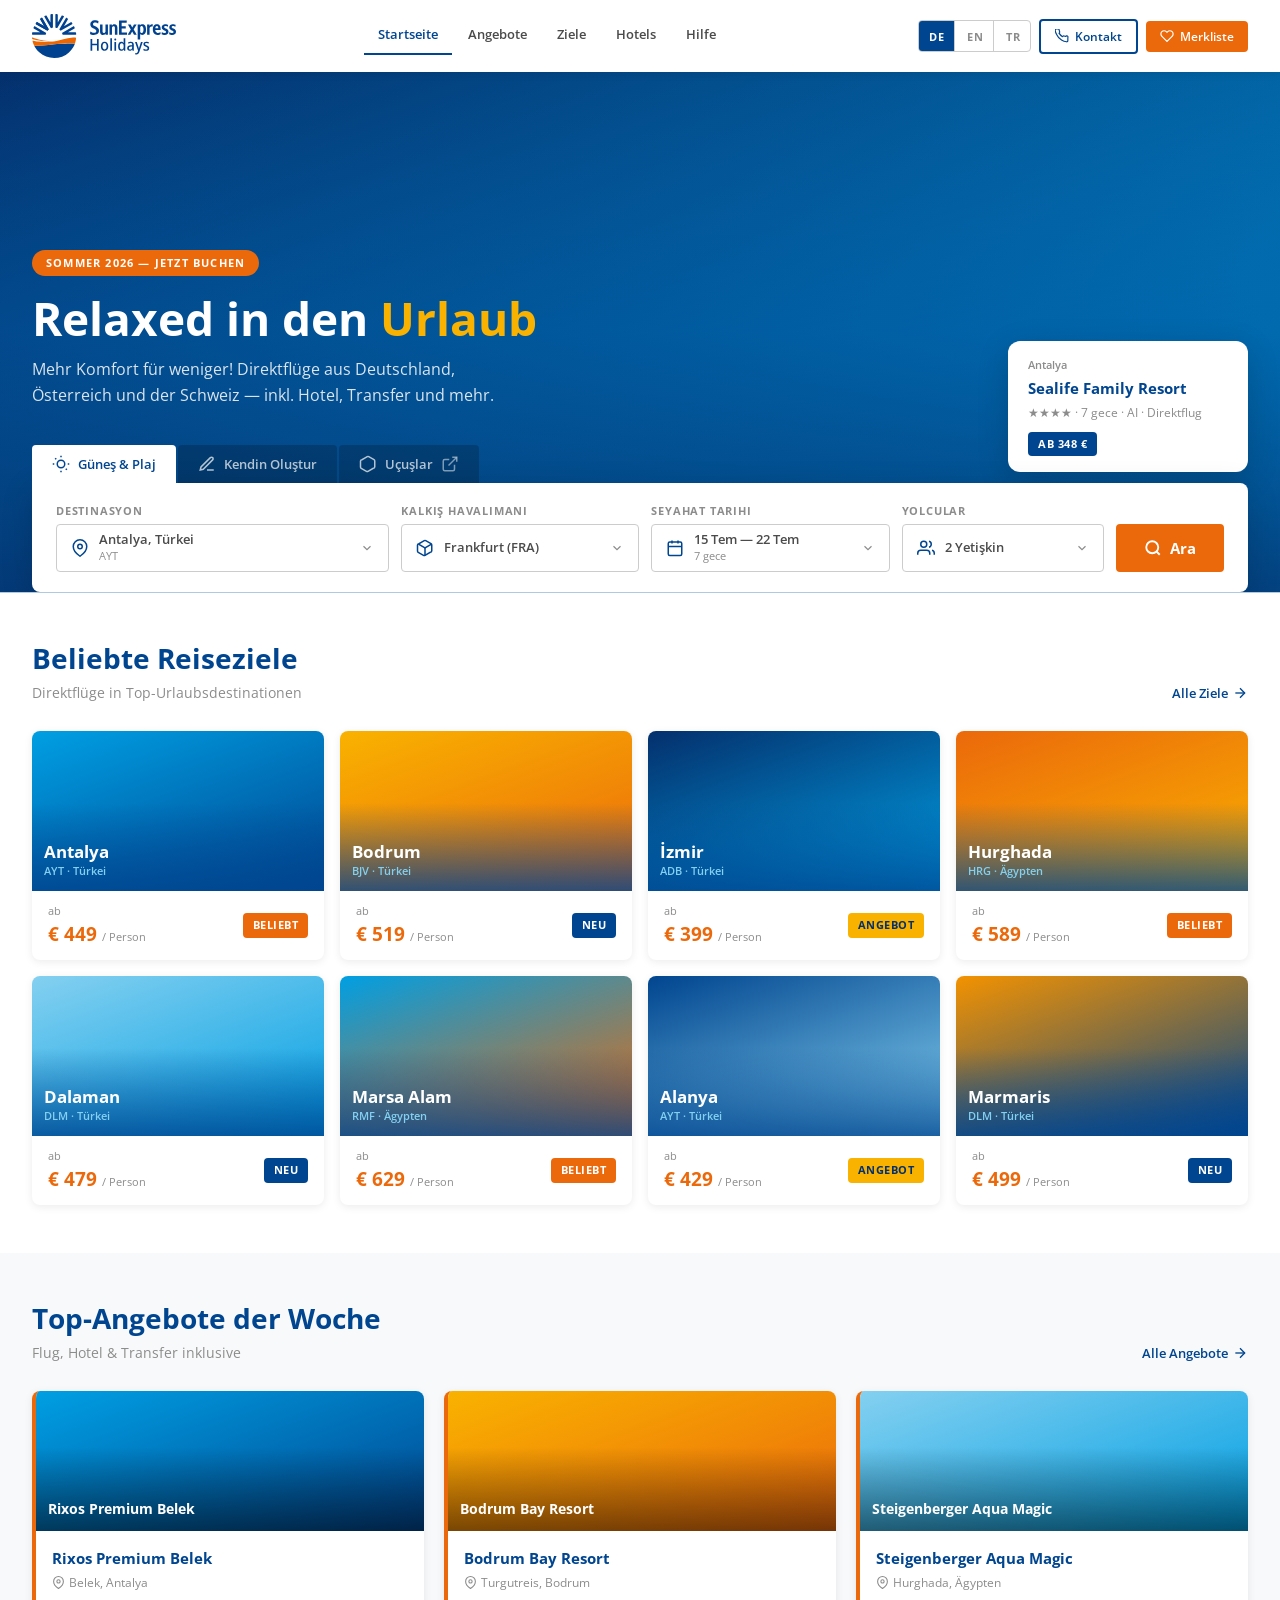
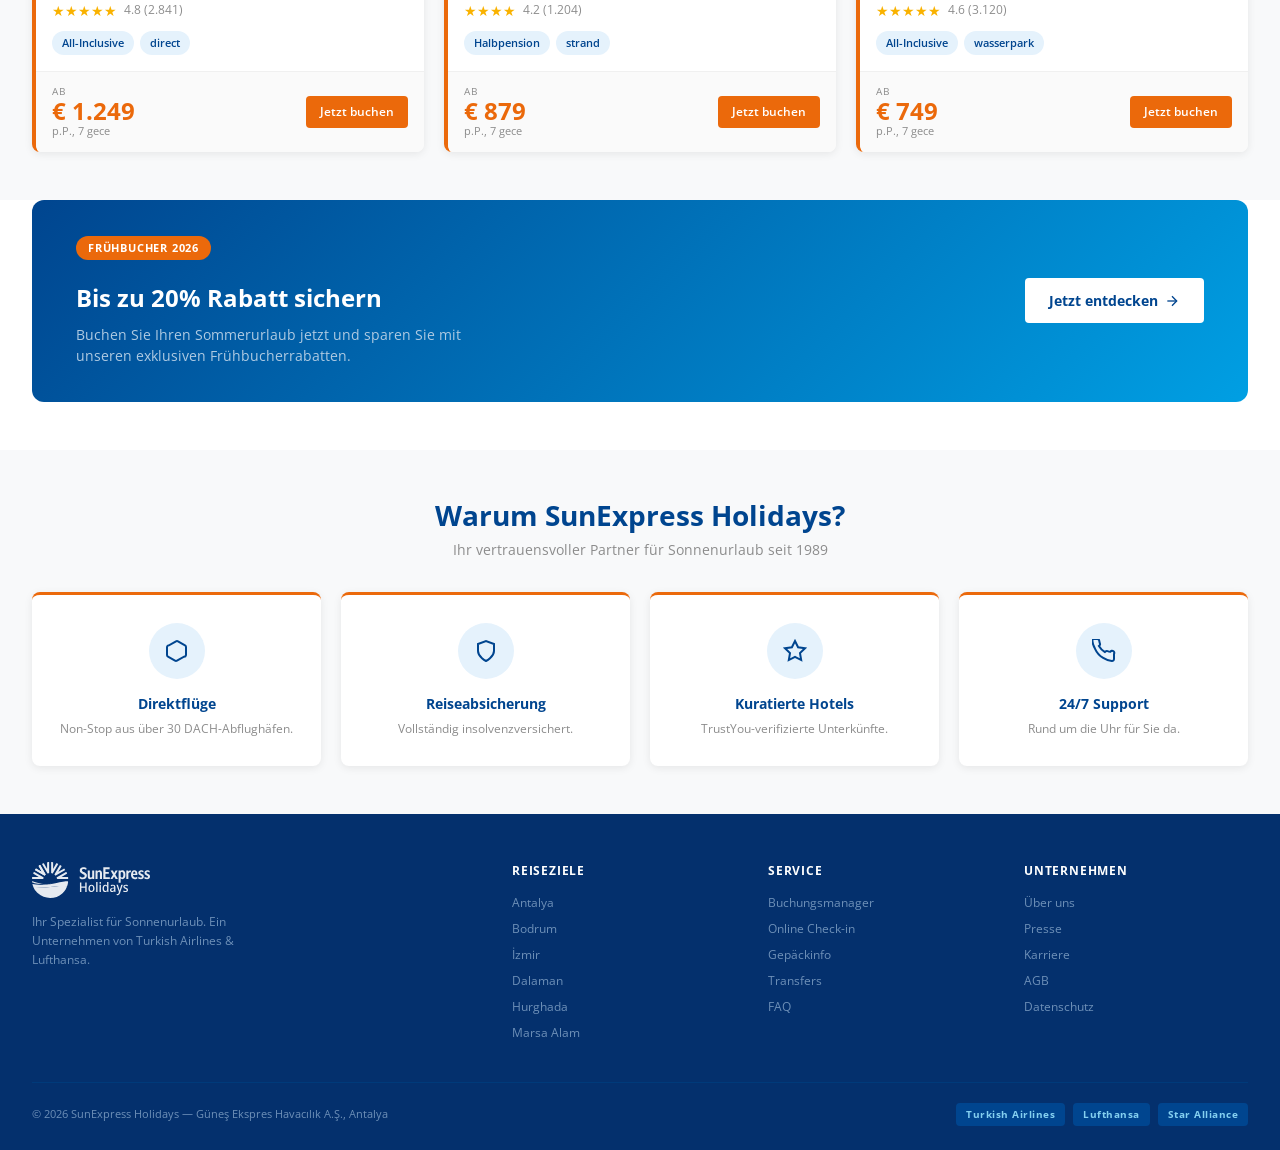
==== index.html @ 5028fc27 "Add files via upload" ====
<!DOCTYPE html>
<html lang="de">
<head>
  <meta charset="UTF-8"/><meta name="viewport" content="width=device-width,initial-scale=1.0"/>
  <title>SunExpress Holidays</title>
  <link rel="stylesheet" href="shared.css"/>
  <style>
    .hero{position:relative;min-height:520px;display:flex;flex-direction:column;justify-content:flex-end;overflow:hidden;}
    .hero-bg{position:absolute;inset:0;background:linear-gradient(160deg,var(--blue-dark),var(--blue-mid));background-size:cover;background-position:center;}
    .hero-overlay{position:absolute;inset:0;background:linear-gradient(to top,rgba(4,48,109,.85) 0%,rgba(0,69,143,.4) 50%,transparent 100%);}
    .hero-content{position:relative;z-index:2;padding:0 var(--sp-xl) 0;max-width:640px;}
    .hero-badge{display:inline-flex;align-items:center;gap:6px;background:var(--orange);color:#fff;font-size:11px;font-weight:700;letter-spacing:1.2px;text-transform:uppercase;padding:5px 14px;border-radius:var(--r-full);margin-bottom:16px;}
    .hero h1{font-size:46px;font-weight:700;color:#fff;line-height:1.15;margin-bottom:12px;}
    .hero h1 em{color:var(--orange-light);font-style:normal;}
    .hero-sub{font-size:16px;color:rgba(255,255,255,.85);line-height:1.6;margin-bottom:36px;max-width:480px;}
    .hero-feature-card{position:absolute;right:var(--sp-xl);bottom:120px;background:#fff;border-radius:var(--r-xl);box-shadow:var(--sh-xl);padding:16px 20px;min-width:240px;z-index:2;}
    .search-area{position:relative;z-index:2;padding:0 var(--sp-xl) 0;}
    .dest-grid{display:grid;grid-template-columns:repeat(4,1fr);gap:16px;}
    .dest-card{border-radius:var(--r-lg);overflow:hidden;box-shadow:var(--sh-md);background:#fff;cursor:pointer;transition:box-shadow .2s,transform .2s;}
    .dest-card:hover{box-shadow:var(--sh-xl);transform:translateY(-3px);text-decoration:none;}
    .dest-img{height:160px;position:relative;overflow:hidden;background-size:cover;background-position:center;}
    .dest-img-overlay{position:absolute;inset:0;background:linear-gradient(to top,rgba(0,69,143,.8) 0%,transparent 55%);}
    .dest-img-content{position:absolute;bottom:12px;left:12px;z-index:1;}
    .dest-name{font-size:17px;font-weight:700;color:#fff;line-height:1.2;}
    .dest-country{font-size:11px;color:var(--blue-light);font-weight:600;}
    .dest-footer{padding:12px 16px;display:flex;align-items:center;justify-content:space-between;}
    .dest-price{font-size:19px;font-weight:700;color:var(--orange);}
    .dest-price span{font-size:11px;font-weight:400;color:var(--grey-3);}
    .dest-from{font-size:11px;color:var(--grey-3);}
    .offer-grid{display:grid;grid-template-columns:repeat(3,1fr);gap:20px;}
    .offer-card{background:#fff;border-radius:var(--r-lg);box-shadow:var(--sh-md);overflow:hidden;border-left:4px solid var(--orange);transition:box-shadow .2s,transform .15s;}
    .offer-card:hover{box-shadow:var(--sh-lg);transform:translateY(-2px);}
    .offer-img{height:140px;position:relative;overflow:hidden;background-size:cover;background-position:center;display:flex;align-items:flex-end;padding:12px;}
    .offer-img-overlay{position:absolute;inset:0;background:linear-gradient(to top,rgba(0,0,0,.5) 0%,transparent 60%);}
    .offer-img-name{position:relative;z-index:1;font-size:14px;font-weight:700;color:#fff;}
    .offer-body{padding:16px;}
    .offer-hotel{font-size:15px;font-weight:700;color:var(--blue);margin-bottom:4px;}
    .offer-dest{font-size:12px;color:var(--grey-3);margin-bottom:8px;display:flex;align-items:center;gap:4px;}
    .offer-tags{display:flex;gap:6px;flex-wrap:wrap;margin-top:10px;}
    .offer-footer{display:flex;align-items:center;justify-content:space-between;padding:12px 16px;background:var(--bg);border-top:1px solid var(--grey-1);}
    .offer-price-from{font-size:10px;color:var(--grey-3);text-transform:uppercase;letter-spacing:.5px;}
    .offer-price-val{font-size:24px;font-weight:700;color:var(--orange);line-height:1;}
    .offer-price-pp{font-size:11px;color:var(--grey-3);}
    .why-grid{display:grid;grid-template-columns:repeat(4,1fr);gap:20px;margin-top:32px;}
    .why-card{background:#fff;border-radius:var(--r-lg);padding:28px 20px;text-align:center;box-shadow:var(--sh-md);border-top:3px solid var(--orange);}
    .why-icon{width:56px;height:56px;border-radius:50%;background:var(--greyblue-2);display:flex;align-items:center;justify-content:center;margin:0 auto 14px;color:var(--blue);}
    .why-card h4{font-size:14px;font-weight:700;color:var(--blue);margin-bottom:6px;}
    .why-card p{font-size:12px;color:var(--grey-3);line-height:1.5;}
  </style>
</head>
<body>
  <div id="site-header" data-page="home"></div>

  <section class="hero">
    <div class="hero-bg" id="hero-bg"></div>
    <div class="hero-overlay"></div>
    <div class="hero-feature-card">
      <div style="font-size:11px;color:var(--grey-3);font-weight:600">Antalya</div>
      <div style="font-size:15px;font-weight:700;color:var(--blue);margin:4px 0">Sealife Family Resort</div>
      <div style="font-size:12px;color:var(--grey-3);margin-bottom:10px">★★★★ · 7 <span id="fc-nights"></span> · AI · Direktflug</div>
      <span class="badge badge-blue" id="fc-price">ab 348 €</span>
    </div>
    <div class="hero-content">
      <div class="hero-badge" id="hero-badge"></div>
      <h1 id="hero-title"></h1>
      <p class="hero-sub" id="hero-sub"></p>
    </div>
    <div class="search-area" id="search-mask"></div>
  </section>

  <!-- USP -->
  <div class="usp-bar" id="usp-bar"></div>

  <!-- DESTINATIONS -->
  <section class="section section-white">
    <div class="section-header">
      <div><h2 class="section-title" id="dest-title"></h2><p class="section-sub" id="dest-sub"></p></div>
      <a href="search.html" class="link-more" id="dest-all-link"></a>
    </div>
    <div class="dest-grid" id="dest-grid"></div>
  </section>

  <!-- OFFERS -->
  <section class="section" style="background:#f8f9fa">
    <div class="section-header">
      <div><h2 class="section-title" id="offers-title"></h2><p class="section-sub" id="offers-sub"></p></div>
      <a href="search.html" class="link-more" id="offers-all-link"></a>
    </div>
    <div class="offer-grid" id="offers-grid"></div>
  </section>

  <!-- PROMO -->
  <section class="section section-white" style="padding-top:0">
    <div class="promo-card">
      <div>
        <div class="promo-badge" id="promo-label"></div>
        <h3 id="promo-title" style="margin:8px 0"></h3>
        <p id="promo-text"></p>
      </div>
      <a href="search.html" class="btn btn-white" id="promo-btn"></a>
    </div>
  </section>

  <!-- WHY -->
  <section class="section" style="background:#f8f9fa">
    <div style="text-align:center"><h2 class="section-title" id="why-title"></h2><p class="section-sub" id="why-sub"></p></div>
    <div class="why-grid" id="why-grid"></div>
  </section>

  <div id="site-footer"></div>
  <script src="components.js"></script>
  <script>
  const WHY_ICONS = [
    `<svg width="24" height="24" viewBox="0 0 24 24" fill="none" stroke="currentColor" stroke-width="2"><path d="M21 16V8a2 2 0 00-1-1.73l-7-4a2 2 0 00-2 0l-7 4A2 2 0 002 8v8a2 2 0 001 1.73l7 4a2 2 0 002 0l7-4A2 2 0 0021 16z"/></svg>`,
    `<svg width="24" height="24" viewBox="0 0 24 24" fill="none" stroke="currentColor" stroke-width="2"><path d="M12 22s8-4 8-10V5l-8-3-8 3v7c0 6 8 10 8 10z"/></svg>`,
    `<svg width="24" height="24" viewBox="0 0 24 24" fill="none" stroke="currentColor" stroke-width="2"><polygon points="12 2 15.09 8.26 22 9.27 17 14.14 18.18 21.02 12 17.77 5.82 21.02 7 14.14 2 9.27 8.91 8.26 12 2"/></svg>`,
    `<svg width="24" height="24" viewBox="0 0 24 24" fill="none" stroke="currentColor" stroke-width="2"><path d="M22 16.92v3a2 2 0 01-2.18 2 19.79 19.79 0 01-8.63-3.07A19.5 19.5 0 013.07 9.8 19.79 19.79 0 01.22 1.18 2 2 0 012.22 0h3a2 2 0 012 1.72c.127.96.361 1.903.7 2.81a2 2 0 01-.45 2.11L6.91 7.09a16 16 0 006 6l.56-.56a2 2 0 012.11-.45c.907.339 1.85.573 2.81.7A2 2 0 0122 14.92v2z"/></svg>`,
  ];

  const DESTS = [
    {id:'img-ayt',name:'Antalya',code:'AYT',country:'Türkei',price:'449',badge:'beliebt',ci:'ci1',q:'antalya turkey beach'},
    {id:'img-bjv',name:'Bodrum',code:'BJV',country:'Türkei',price:'519',badge:'neu',ci:'ci2',q:'bodrum turkey bay'},
    {id:'img-adb',name:'İzmir',code:'ADB',country:'Türkei',price:'399',badge:'angebot',ci:'ci4',q:'izmir turkey coast'},
    {id:'img-hrg',name:'Hurghada',code:'HRG',country:'Ägypten',price:'589',badge:'beliebt',ci:'ci6',q:'hurghada egypt resort'},
    {id:'img-dlm',name:'Dalaman',code:'DLM',country:'Türkei',price:'479',badge:'neu',ci:'ci3',q:'dalaman turkey'},
    {id:'img-rmf',name:'Marsa Alam',code:'RMF',country:'Ägypten',price:'629',badge:'beliebt',ci:'ci5',q:'marsa alam egypt'},
    {id:'img-alanya',name:'Alanya',code:'AYT',country:'Türkei',price:'429',badge:'angebot',ci:'ci7',q:'alanya turkey beach'},
    {id:'img-marmaris',name:'Marmaris',code:'DLM',country:'Türkei',price:'499',badge:'neu',ci:'ci8',q:'marmaris turkey harbor'},
  ];

  const OFFERS = [
    {id:'img-rixos',ci:'ci1',hotel:'Rixos Premium Belek',dest:'Belek, Antalya',stars:'★★★★★',score:'4.8',reviews:'2.841',price:'1.249',tags:['all-inclusive','direct'],q:'rixos belek resort pool'},
    {id:'img-bodrum',ci:'ci2',hotel:'Bodrum Bay Resort',dest:'Turgutreis, Bodrum',stars:'★★★★',score:'4.2',reviews:'1.204',price:'879',tags:['halbpension','strand'],q:'bodrum resort sea turkey'},
    {id:'img-aqua',ci:'ci3',hotel:'Steigenberger Aqua Magic',dest:'Hurghada, Ägypten',stars:'★★★★★',score:'4.6',reviews:'3.120',price:'749',tags:['all-inclusive','wasserpark'],q:'hurghada resort waterpark'},
  ];

  function arrowSvg(){return`<svg width="16" height="16" viewBox="0 0 24 24" fill="none" stroke="currentColor" stroke-width="2"><line x1="5" y1="12" x2="19" y2="12"/><polyline points="12 5 19 12 12 19"/></svg>`;}
  function pinSvg(){return`<svg width="13" height="13" viewBox="0 0 24 24" fill="none" stroke="currentColor" stroke-width="2"><path d="M21 10c0 7-9 13-9 13s-9-6-9-13a9 9 0 0118 0z"/><circle cx="12" cy="10" r="3"/></svg>`;}

  document.addEventListener('DOMContentLoaded', () => {
    const ho = tObj2('home');
    const bd = tObj2('badges');
    const su = tArr('usp');
    const uspIcons = [
      `<svg width="16" height="16" viewBox="0 0 24 24" fill="none" stroke="currentColor" stroke-width="2"><path d="M12 22s8-4 8-10V5l-8-3-8 3v7c0 6 8 10 8 10z"/></svg>`,
      `<svg width="16" height="16" viewBox="0 0 24 24" fill="none" stroke="currentColor" stroke-width="2"><path d="M21 16V8a2 2 0 00-1-1.73l-7-4a2 2 0 00-2 0l-7 4A2 2 0 002 8v8a2 2 0 001 1.73l7 4a2 2 0 002 0l7-4A2 2 0 0021 16z"/></svg>`,
      `<svg width="16" height="16" viewBox="0 0 24 24" fill="none" stroke="currentColor" stroke-width="2"><polyline points="20 6 9 17 4 12"/></svg>`,
      `<svg width="16" height="16" viewBox="0 0 24 24" fill="none" stroke="currentColor" stroke-width="2"><path d="M22 16.92v3a2 2 0 01-2.18 2 19.79 19.79 0 01-8.63-3.07A19.5 19.5 0 013.07 9.8 19.79 19.79 0 01.22 1.18 2 2 0 012.22 0h3a2 2 0 012 1.72c.127.96.361 1.903.7 2.81a2 2 0 01-.45 2.11L6.91 7.09a16 16 0 006 6l.56-.56a2 2 0 012.11-.45c.907.339 1.85.573 2.81.7A2 2 0 0122 14.92v2z"/></svg>`,
      `<svg width="16" height="16" viewBox="0 0 24 24" fill="none" stroke="currentColor" stroke-width="2"><rect x="1" y="4" width="22" height="16" rx="2" ry="2"/><line x1="1" y1="10" x2="23" y2="10"/></svg>`,
    ];

    // Hero
    document.getElementById('hero-badge').textContent = ho.heroBadge||'';
    document.getElementById('hero-title').innerHTML = ho.heroTitle||'';
    document.getElementById('hero-sub').textContent = ho.heroSub||'';
    document.getElementById('fc-nights').textContent = t('search','nights');

    // USP bar
    document.getElementById('usp-bar').innerHTML = su.map((u,i)=>`<div class="usp-item">${uspIcons[i]||''}${u}</div>`).join('');

    // Destinations
    document.getElementById('dest-title').textContent = ho.destTitle||'';
    document.getElementById('dest-sub').textContent = ho.destSub||'';
    document.getElementById('dest-all-link').innerHTML = (ho.destAll||'') + ' ' + arrowSvg();
    document.getElementById('dest-grid').innerHTML = DESTS.map(d => {
      const bk = d.badge; const bLabel = bd[bk]||bk;
      const bCls = bk==='beliebt'?'badge-orange':bk==='neu'?'badge-blue':'badge-yellow';
      return `<a href="search.html" class="dest-card">
        <div class="dest-img ${d.ci}" id="${d.id}">
          <div class="dest-img-overlay"></div>
          <div class="dest-img-content"><div class="dest-name">${d.name}</div><div class="dest-country">${d.code} · ${d.country}</div></div>
        </div>
        <div class="dest-footer">
          <div><div class="dest-from">ab</div><div class="dest-price">€ ${d.price} <span>/ Person</span></div></div>
          <span class="badge ${bCls}">${bLabel}</span>
        </div>
      </a>`;
    }).join('');

    // Offers
    document.getElementById('offers-title').textContent = ho.offersTitle||'';
    document.getElementById('offers-sub').textContent = ho.offersSub||'';
    document.getElementById('offers-all-link').innerHTML = (ho.offersAll||'') + ' ' + arrowSvg();
    const vpLabels = tObj2('sp').vp || {};
    document.getElementById('offers-grid').innerHTML = OFFERS.map(o => {
      const tagH = o.tags.map(tg=>`<span class="tag">${vpLabels[tg]||tg}</span>`).join('');
      return `<div class="offer-card">
        <div class="offer-img ${o.ci}" id="${o.id}" style="position:relative">
          <div class="offer-img-overlay"></div><div class="offer-img-name">${o.hotel}</div>
        </div>
        <div class="offer-body">
          <div class="offer-hotel">${o.hotel}</div>
          <div class="offer-dest">${pinSvg()}${o.dest}</div>
          <div class="stars"><span style="color:var(--orange-light)">${o.stars}</span><span class="score">${o.score} (${o.reviews})</span></div>
          <div class="offer-tags">${tagH}</div>
        </div>
        <div class="offer-footer">
          <div><div class="offer-price-from">Ab</div><div class="offer-price-val">€ ${o.price}</div><div class="offer-price-pp">p.P., 7 ${t('search','nights')}</div></div>
          <a href="hotel.html" class="btn btn-primary btn-sm">${(tObj2('sp').bookNow)||'Buchen'}</a>
        </div>
      </div>`;
    }).join('');

    // Promo
    document.getElementById('promo-label').textContent = ho.promoLabel||'';
    document.getElementById('promo-title').textContent = ho.promoTitle||'';
    document.getElementById('promo-text').textContent = ho.promoText||'';
    document.getElementById('promo-btn').innerHTML = (ho.promoBtn||'') + ' ' + arrowSvg();

    // Why
    document.getElementById('why-title').textContent = ho.whyTitle||'';
    document.getElementById('why-sub').textContent  = ho.whySub||'';
    const why=(ho.why||[]); const whyD=(ho.whyDesc||[]);
    document.getElementById('why-grid').innerHTML = why.map((w,i)=>`
      <div class="why-card"><div class="why-icon">${WHY_ICONS[i]||''}</div><h4>${w}</h4><p>${whyD[i]||''}</p></div>`).join('');

    // Images
    fetchUnsplashImg('antalya beach turkey resort','hero-bg');
    DESTS.forEach(d=>fetchUnsplashImg(d.q,d.id));
    OFFERS.forEach(o=>fetchUnsplashImg(o.q,o.id));
  });
  </script>
</body>
</html>
---- shared.css ----
@import url('https://fonts.googleapis.com/css2?family=Open+Sans:wght@300;400;600;700&display=swap');

/* ═══════════════════════════════════════════
   SunExpress Holidays — Brand Design System
   Based on official SXS Brand Guidelines
═══════════════════════════════════════════ */

:root {
  /* Brand Colors */
  --blue:          #00458f;
  --blue-dark:     #04306d;
  --blue-mid:      #009fe3;
  --blue-light:    #84d0f0;
  --orange:        #eb690b;
  --orange-dark:   #d3550a;
  --orange-bright: #f39200;
  --orange-light:  #f9b200;
  --greyblue:      #6e90b8;
  --greyblue-1:    #aecae2;
  --greyblue-2:    #e5f2fc;
  --white:         #ffffff;
  --bg:            #fafafa;
  --grey-1:        #f0f0f0;
  --grey-2:        #cccccc;
  --grey-3:        #8c8c8c;
  --text:          #4b4b4b;

  /* Spacing */
  --sp-xs: 4px; --sp-sm: 8px; --sp-md: 16px;
  --sp-lg: 24px; --sp-xl: 32px; --sp-2xl: 48px; --sp-3xl: 64px;

  /* Radius */
  --r-sm: 2px; --r-md: 4px; --r-lg: 8px;
  --r-xl: 12px; --r-2xl: 16px; --r-full: 9999px;

  /* Shadows */
  --sh-sm: 0 1px 2px rgba(0,0,0,.05);
  --sh-md: 0 2px 8px rgba(0,0,0,.08);
  --sh-lg: 0 4px 16px rgba(0,0,0,.12);
  --sh-xl: 0 8px 32px rgba(0,0,0,.16);

  /* Font */
  --font: 'Open Sans', 'Helvetica Neue', Arial, sans-serif;
}

*, *::before, *::after { box-sizing: border-box; margin: 0; padding: 0; }
html { scroll-behavior: smooth; }
body { font-family: var(--font); font-size: 14px; line-height: 1.5; color: var(--text); background: #fff; }
img { max-width: 100%; display: block; }
a { color: var(--blue); text-decoration: none; }
a:hover { text-decoration: underline; }
button { cursor: pointer; font-family: var(--font); }

/* ── TOP BAR ── */
.top-bar {
  background: var(--grey-1);
  border-bottom: 1px solid var(--grey-2);
  height: 36px;
  display: flex; align-items: center;
  padding: 0 var(--sp-xl);
  font-size: 12px; color: var(--grey-3);
  gap: var(--sp-md);
}
.top-bar-left { display: flex; align-items: center; gap: 6px; }
.top-bar-right { margin-left: auto; display: flex; align-items: center; gap: var(--sp-md); }
.top-bar a { color: var(--grey-3); font-size: 12px; }
.top-bar a:hover { color: var(--blue); text-decoration: none; }

/* ── HEADER ── */
.site-header {
  background: var(--white);
  height: 72px;
  display: flex; align-items: center;
  padding: 0 var(--sp-xl);
  box-shadow: var(--sh-md);
  position: sticky; top: 0; z-index: 200;
  gap: var(--sp-xl);
}
.header-logo { display: flex; align-items: center; flex-shrink: 0; }
.header-logo img { height: 40px; width: auto; }
.header-logo svg { height: 40px; width: auto; }

.header-nav { display: flex; align-items: center; gap: 2px; flex: 1; justify-content: center; }
.header-nav a {
  font-size: 13px; font-weight: 600; color: var(--text);
  padding: 8px 14px; border-radius: var(--r-md);
  transition: color .15s; white-space: nowrap;
  border-bottom: 2px solid transparent;
}
.header-nav a:hover { color: var(--blue); text-decoration: none; }
.header-nav a.active { color: var(--blue); border-bottom-color: var(--blue); border-radius: 0; }

.header-actions { display: flex; align-items: center; gap: var(--sp-sm); flex-shrink: 0; }

/* Language selector */
.lang-selector {
  display: flex; align-items: center; gap: 2px;
  border: 1px solid var(--grey-2); border-radius: var(--r-md);
  overflow: hidden; height: 32px;
}
.lang-btn {
  font-size: 11px; font-weight: 700; letter-spacing: .5px;
  padding: 0 10px; height: 100%; border: none; background: transparent;
  color: var(--grey-3); cursor: pointer; transition: all .15s;
  border-right: 1px solid var(--grey-2);
}
.lang-btn:last-child { border-right: none; }
.lang-btn:hover { background: var(--greyblue-2); color: var(--blue); }
.lang-btn.active { background: var(--blue); color: var(--white); }

/* ── BUTTONS ── */
.btn {
  display: inline-flex; align-items: center; gap: 6px;
  font-family: var(--font); font-weight: 600; border-radius: var(--r-md);
  border: none; cursor: pointer; transition: background .15s, color .15s;
  white-space: nowrap; text-decoration: none;
}
.btn:hover { text-decoration: none; }
.btn-primary { background: var(--orange); color: #fff; padding: 10px 20px; font-size: 14px; }
.btn-primary:hover { background: var(--orange-dark); color: #fff; }
.btn-primary.lg { padding: 14px 28px; font-size: 15px; font-weight: 700; }
.btn-secondary { background: var(--blue); color: #fff; padding: 10px 20px; font-size: 14px; }
.btn-secondary:hover { background: var(--blue-dark); color: #fff; }
.btn-outline { background: transparent; color: var(--blue); border: 2px solid var(--blue); padding: 8px 16px; font-size: 13px; }
.btn-outline:hover { background: var(--blue); color: #fff; }
.btn-ghost { background: transparent; color: var(--blue); padding: 8px 16px; font-size: 13px; }
.btn-ghost:hover { background: var(--greyblue-2); }
.btn-white { background: #fff; color: var(--blue); padding: 12px 24px; font-size: 14px; font-weight: 700; }
.btn-white:hover { background: var(--greyblue-2); color: var(--blue); }
.btn-sm { padding: 7px 14px; font-size: 12px; }

/* ── SEARCH MASK ── */
.search-wrap { position: relative; z-index: 10; width: 100%; }
.search-tabs { display: flex; gap: 2px; }
.search-tab {
  font-family: var(--font); font-size: 13px; font-weight: 600;
  padding: 10px 20px; border: none; border-radius: var(--r-md) var(--r-md) 0 0;
  cursor: pointer; display: flex; align-items: center; gap: 8px;
  color: rgba(255,255,255,.7); background: rgba(0,0,0,.2);
  transition: all .15s;
}
.search-tab svg, .search-tab i { width: 18px; height: 18px; flex-shrink: 0; }
.search-tab.active { background: #fff; color: var(--blue); }
.search-tab:hover:not(.active) { background: rgba(0,0,0,.3); color: #fff; }

.search-box {
  background: #fff; border-radius: 0 var(--r-lg) var(--r-lg) var(--r-lg);
  padding: 20px 24px; box-shadow: var(--sh-xl);
  display: flex; gap: 12px; align-items: flex-end; flex-wrap: wrap;
}
.search-field { display: flex; flex-direction: column; gap: 5px; flex: 1; min-width: 140px; }
.search-field label {
  font-size: 11px; font-weight: 700; color: var(--grey-3);
  letter-spacing: .8px; text-transform: uppercase;
}
.search-field-inner {
  height: 48px; border: 1px solid var(--grey-2); border-radius: var(--r-md);
  padding: 0 14px; display: flex; align-items: center; gap: 10px;
  font-size: 13px; color: var(--text); cursor: pointer; background: #fff;
  transition: border-color .15s, box-shadow .15s; position: relative;
}
.search-field-inner:hover { border-color: var(--blue); box-shadow: 0 0 0 3px rgba(0,69,143,.1); }
.search-field-inner .fi { color: var(--blue); flex-shrink: 0; }
.search-field-inner .val { font-weight: 600; font-size: 13px; line-height: 1.2; }
.search-field-inner .val-sub { font-size: 11px; color: var(--grey-3); }

/* Guests dropdown */
.guests-wrap { position: relative; flex: 0.85; min-width: 160px; }
.guests-dropdown {
  position: absolute; top: calc(100% + 8px); left: 0;
  background: #fff; border: 1px solid var(--grey-2);
  border-radius: var(--r-lg); box-shadow: var(--sh-xl);
  padding: 16px; z-index: 300; display: none; min-width: 300px;
}
.guests-dropdown.open { display: block; }
.guests-row {
  display: flex; align-items: center; justify-content: space-between;
  padding: 10px 0; border-bottom: 1px solid var(--grey-1);
}
.guests-row:last-of-type { border-bottom: none; }
.guests-label { font-size: 13px; font-weight: 600; color: var(--text); }
.guests-label-sub { font-size: 11px; color: var(--grey-3); }
.guests-counter { display: flex; align-items: center; gap: 14px; }
.g-btn {
  width: 32px; height: 32px; border-radius: 50%;
  border: 2px solid var(--blue); background: transparent;
  color: var(--blue); font-size: 20px; font-weight: 600;
  display: flex; align-items: center; justify-content: center;
  transition: all .15s; line-height: 1; padding-bottom: 1px;
}
.g-btn:hover { background: var(--blue); color: #fff; }
.g-btn:disabled { border-color: var(--grey-2); color: var(--grey-2); pointer-events: none; }
.g-count { font-size: 16px; font-weight: 700; min-width: 22px; text-align: center; }
.child-ages-section { margin-top: 12px; padding-top: 12px; border-top: 1px solid var(--grey-1); }
.child-ages-title { font-size: 11px; font-weight: 700; color: var(--grey-3); letter-spacing: .8px; text-transform: uppercase; margin-bottom: 10px; }
.child-ages-grid { display: grid; grid-template-columns: 1fr 1fr; gap: 8px; }
.child-age-item { display: flex; flex-direction: column; gap: 4px; }
.child-age-item label { font-size: 11px; color: var(--grey-3); font-weight: 600; }
.child-age-item select {
  height: 36px; border: 1px solid var(--grey-2); border-radius: var(--r-md);
  padding: 0 28px 0 10px; font-family: var(--font); font-size: 13px;
  color: var(--text); background: #fff; cursor: pointer; appearance: none;
  background-image: url("data:image/svg+xml,%3Csvg xmlns='http://www.w3.org/2000/svg' width='10' height='6'%3E%3Cpath d='M0 0l5 6 5-6z' fill='%238c8c8c'/%3E%3C/svg%3E");
  background-repeat: no-repeat; background-position: right 10px center;
}
.child-age-item select:focus { outline: none; border-color: var(--blue); }
.guests-apply-btn { width: 100%; margin-top: 14px; justify-content: center; }

.search-btn {
  height: 48px; padding: 0 28px; background: var(--orange); color: #fff;
  font-family: var(--font); font-size: 15px; font-weight: 700;
  border: none; border-radius: var(--r-md); cursor: pointer;
  display: flex; align-items: center; gap: 8px;
  transition: background .15s; white-space: nowrap; align-self: flex-end; flex-shrink: 0;
}
.search-btn:hover { background: var(--orange-dark); }

/* ── USP BAR ── */
.usp-bar {
  background: var(--greyblue-2); border-bottom: 1px solid var(--greyblue-1);
  padding: 0 var(--sp-xl); display: flex; align-items: center; overflow-x: auto;
}
.usp-item {
  display: flex; align-items: center; gap: 8px;
  padding: 13px 24px 13px 0; font-size: 12px; font-weight: 600;
  color: var(--blue-dark); white-space: nowrap;
  border-right: 1px solid var(--greyblue-1); margin-right: 24px; flex-shrink: 0;
}
.usp-item:last-child { border-right: none; margin-right: 0; }
.usp-item svg { color: var(--orange); flex-shrink: 0; }

/* ── CARDS ── */
.card { background: #fff; border-radius: var(--r-lg); box-shadow: var(--sh-md); }
.card-header { padding: 16px 20px; border-bottom: 1px solid var(--grey-1); }
.card-body { padding: 20px; }
.card-footer { padding: 16px 20px; border-top: 1px solid var(--grey-1); background: var(--bg); }

/* ── BADGES ── */
.badge { display: inline-block; font-size: 11px; font-weight: 700; padding: 4px 10px; border-radius: var(--r-md); text-transform: uppercase; letter-spacing: .5px; }
.badge-orange { background: var(--orange); color: #fff; }
.badge-blue   { background: var(--blue);   color: #fff; }
.badge-yellow { background: var(--orange-light); color: var(--blue-dark); }
.badge-light  { background: var(--grey-1); color: var(--text); }

/* ── TAGS ── */
.tag { display: inline-flex; align-items: center; gap: 4px; font-size: 11px; font-weight: 600; color: var(--blue); background: var(--greyblue-2); padding: 4px 10px; border-radius: var(--r-full); }

/* ── STARS ── */
.stars { display: flex; align-items: center; gap: 2px; }
.star-filled { color: var(--orange-light); }
.star-empty  { color: var(--grey-2); }
.stars .score { font-size: 12px; color: var(--grey-3); margin-left: 5px; }

/* ── ALERTS ── */
.alert { padding: 12px 16px; border-radius: var(--r-lg); border-left: 4px solid; font-size: 13px; margin-bottom: var(--sp-md); }
.alert-info    { background: var(--greyblue-2); border-color: var(--blue);         color: var(--blue-dark); }
.alert-success { background: #e8f5e9;           border-color: #4caf50;             color: #2e7d32; }
.alert-warning { background: #fff8e1;           border-color: var(--orange-light); color: #b8860b; }
.alert-error   { background: #ffebee;           border-color: var(--orange);       color: #c62828; }

/* ── SECTION ── */
.section { padding: var(--sp-2xl) var(--sp-xl); }
.section-white { background: #fff; }
.section-grey  { background: var(--grey-1); }
.section-header { display: flex; align-items: flex-end; justify-content: space-between; margin-bottom: 28px; }
.section-title { font-size: 28px; font-weight: 700; color: var(--blue); line-height: 1.25; margin-bottom: 6px; }
.section-sub { font-size: 14px; color: var(--grey-3); }
.link-more { font-size: 13px; font-weight: 600; color: var(--blue); display: flex; align-items: center; gap: 4px; white-space: nowrap; }
.link-more:hover { text-decoration: underline; }

/* ── FOOTER ── */
.site-footer { background: var(--blue-dark); padding: 48px var(--sp-xl) 24px; color: var(--greyblue-1); }
.footer-grid { display: grid; grid-template-columns: 2fr 1fr 1fr 1fr; gap: var(--sp-xl); margin-bottom: var(--sp-xl); }
.footer-logo { filter: brightness(0) invert(1); opacity: .9; height: 36px; width: auto; }
.footer-brand p { font-size: 12px; color: var(--greyblue); line-height: 1.6; max-width: 220px; margin-top: 14px; }
.footer-col h5 { font-size: 12px; font-weight: 700; color: #fff; letter-spacing: .8px; text-transform: uppercase; margin-bottom: 14px; }
.footer-col a { display: block; font-size: 12px; color: var(--greyblue); margin-bottom: 8px; transition: color .15s; }
.footer-col a:hover { color: #fff; text-decoration: none; }
.footer-bottom { border-top: 1px solid #003a7a; padding-top: 20px; display: flex; align-items: center; justify-content: space-between; flex-wrap: wrap; gap: 12px; }
.footer-bottom p { font-size: 11px; color: var(--greyblue); }
.footer-chips { display: flex; gap: 8px; }
.footer-chip { background: var(--blue); color: var(--blue-light); font-size: 10px; font-weight: 700; padding: 4px 10px; border-radius: var(--r-md); letter-spacing: .5px; }

/* ── BREADCRUMB ── */
.breadcrumb { display: flex; align-items: center; gap: 6px; font-size: 12px; color: var(--grey-3); padding: 12px var(--sp-xl); background: #fff; border-bottom: 1px solid var(--grey-1); }
.breadcrumb a { color: var(--blue); }
.breadcrumb a:hover { text-decoration: underline; }
.breadcrumb-sep { color: var(--grey-2); }

/* ── PROMO CARD ── */
.promo-card { background: linear-gradient(135deg, var(--blue), var(--blue-mid)); border-radius: var(--r-xl); padding: 36px 44px; display: flex; align-items: center; justify-content: space-between; gap: 24px; }
.promo-badge { display: inline-block; background: var(--orange); color: #fff; font-size: 11px; font-weight: 700; padding: 4px 12px; border-radius: var(--r-full); letter-spacing: .8px; text-transform: uppercase; margin-bottom: 12px; }
.promo-card h3 { font-size: 24px; font-weight: 700; color: #fff; margin-bottom: 8px; }
.promo-card p { font-size: 14px; color: var(--greyblue-1); max-width: 440px; }

/* ── IMAGE PLACEHOLDERS ── */
.img-placeholder { display: flex; align-items: center; justify-content: center; font-size: 13px; font-weight: 700; color: rgba(255,255,255,.9); padding: 0 12px; text-align: center; }
.ci1{background:linear-gradient(160deg,#009fe3,#00458f)}
.ci2{background:linear-gradient(160deg,#f9b200,#eb690b)}
.ci3{background:linear-gradient(160deg,#84d0f0,#009fe3)}
.ci4{background:linear-gradient(160deg,#04306d,#009fe3)}
.ci5{background:linear-gradient(160deg,#009fe3,#eb690b)}
.ci6{background:linear-gradient(160deg,#eb690b,#f9b200)}
.ci7{background:linear-gradient(160deg,#00458f,#84d0f0)}
.ci8{background:linear-gradient(160deg,#f39200,#00458f)}
.ci9{background:linear-gradient(160deg,#009fe3,#04306d)}

/* ── RESPONSIVE ── */
@media (max-width: 992px) {
  .header-nav { display: none; }
  .footer-grid { grid-template-columns: 1fr 1fr; }
}
@media (max-width: 768px) {
  .search-box { flex-direction: column; }
  .section-header { flex-direction: column; align-items: flex-start; gap: 8px; }
  .promo-card { flex-direction: column; text-align: center; padding: 24px; }
}

/* ══ SEARCH DROPDOWNS ══ */
.search-dropdown {
  position:absolute; top:calc(100% + 6px); left:0;
  background:#fff; border:1px solid var(--grey-2); border-radius:var(--r-lg);
  box-shadow:var(--sh-xl); z-index:400; display:none; min-width:280px;
  overflow:hidden;
}
.search-dropdown.open { display:block; }
.search-cal-dd { min-width:320px; }
.sd-search-wrap { padding:12px 12px 8px; border-bottom:1px solid var(--grey-1); }
.sd-search { width:100%; height:36px; border:1px solid var(--grey-2); border-radius:var(--r-md); padding:0 12px; font-family:var(--font); font-size:13px; color:var(--text); }
.sd-search:focus { outline:none; border-color:var(--blue); }
.sd-list { max-height:260px; overflow-y:auto; }
.sd-item { display:flex; align-items:center; gap:10px; padding:10px 14px; cursor:pointer; transition:background .12s; }
.sd-item:hover { background:var(--greyblue-2); }
.sd-name { font-size:13px; font-weight:600; color:var(--text); }
.sd-sub  { font-size:11px; color:var(--grey-3); }

/* ══ GUESTS DROPDOWN ══ */
.guests-dd {
  position:absolute; top:calc(100% + 6px); left:0;
  background:#fff; border:1px solid var(--grey-2); border-radius:var(--r-lg);
  box-shadow:var(--sh-xl); z-index:400; display:none; min-width:300px; padding:16px;
}
.guests-dd.open { display:block; }

/* ══ CALENDAR ══ */
.cal-wrap { padding:16px; }
.cal-sel-row { display:flex; align-items:center; gap:12px; margin-bottom:14px; padding-bottom:12px; border-bottom:1px solid var(--grey-1); }
.cal-sel-item { flex:1; padding:8px 10px; border-radius:var(--r-md); border:2px solid var(--grey-2); cursor:pointer; }
.cal-sel-item.active { border-color:var(--blue); background:var(--greyblue-2); }
.cal-sel-label { font-size:10px; font-weight:700; color:var(--grey-3); letter-spacing:.8px; text-transform:uppercase; }
.cal-sel-date { font-size:14px; font-weight:700; color:var(--blue); margin-top:2px; }
.cal-nights-badge { background:var(--orange); color:#fff; font-size:11px; font-weight:700; padding:4px 10px; border-radius:var(--r-full); white-space:nowrap; }
.cal-head { display:flex; align-items:center; justify-content:space-between; margin-bottom:10px; }
.cal-month { font-size:14px; font-weight:700; color:var(--blue); }
.cal-nav { background:none; border:1px solid var(--grey-2); border-radius:var(--r-md); width:28px; height:28px; font-size:16px; cursor:pointer; color:var(--blue); display:flex; align-items:center; justify-content:center; }
.cal-nav:hover { background:var(--greyblue-2); }
.cal-days-hdr { display:grid; grid-template-columns:repeat(7,1fr); margin-bottom:4px; }
.cal-days-hdr div { text-align:center; font-size:11px; font-weight:700; color:var(--grey-3); padding:4px 0; }
.cal-grid { display:grid; grid-template-columns:repeat(7,1fr); gap:2px; }
.cal-cell { height:32px; display:flex; align-items:center; justify-content:center; font-size:13px; border-radius:var(--r-md); cursor:pointer; transition:all .12s; }
.cal-cell:hover:not(.cal-past):not(.cal-empty) { background:var(--greyblue-2); color:var(--blue); }
.cal-cell.cal-past { color:var(--grey-2); cursor:default; }
.cal-cell.cal-empty { cursor:default; }
.cal-cell.cal-in  { background:var(--blue); color:#fff; border-radius:var(--r-md) 0 0 var(--r-md); }
.cal-cell.cal-out { background:var(--blue); color:#fff; border-radius:0 var(--r-md) var(--r-md) 0; }
.cal-cell.cal-range { background:var(--greyblue-2); color:var(--blue); border-radius:0; }
.cal-foot { margin-top:12px; padding-top:12px; border-top:1px solid var(--grey-1); }
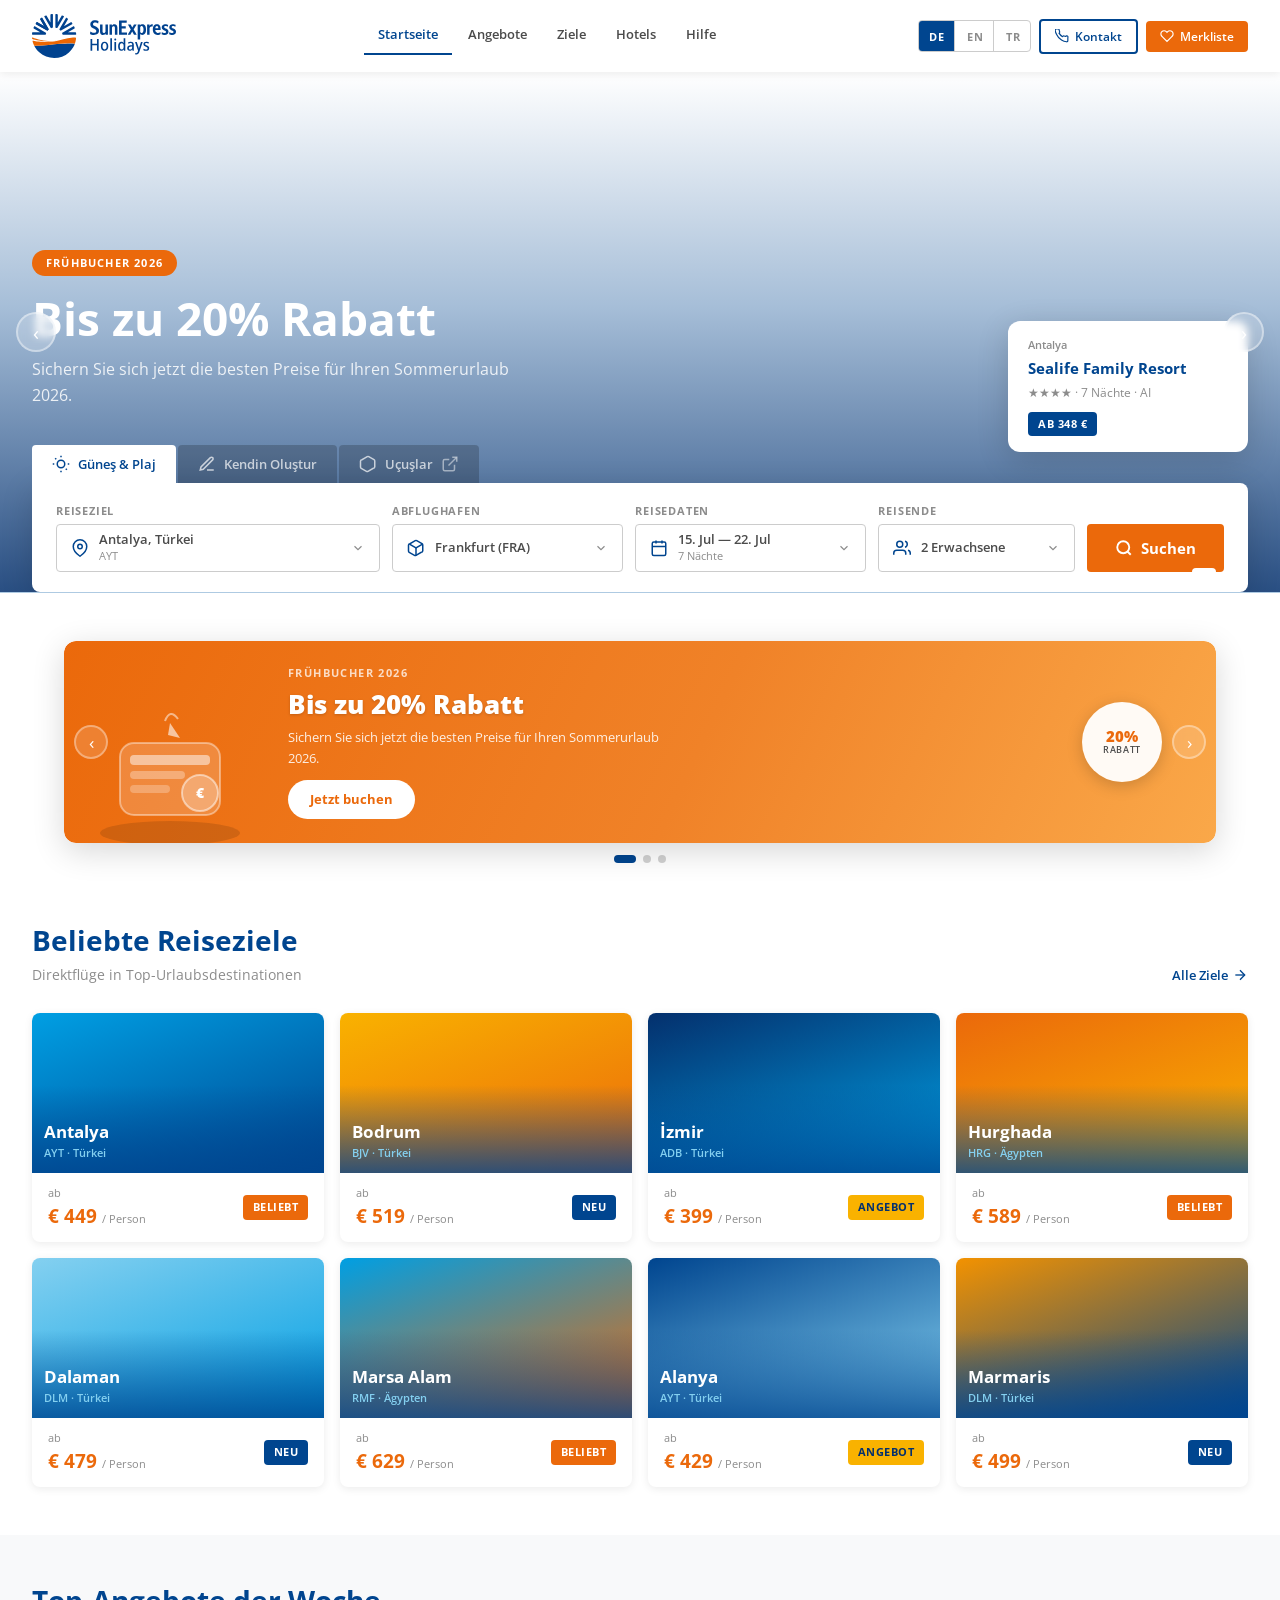
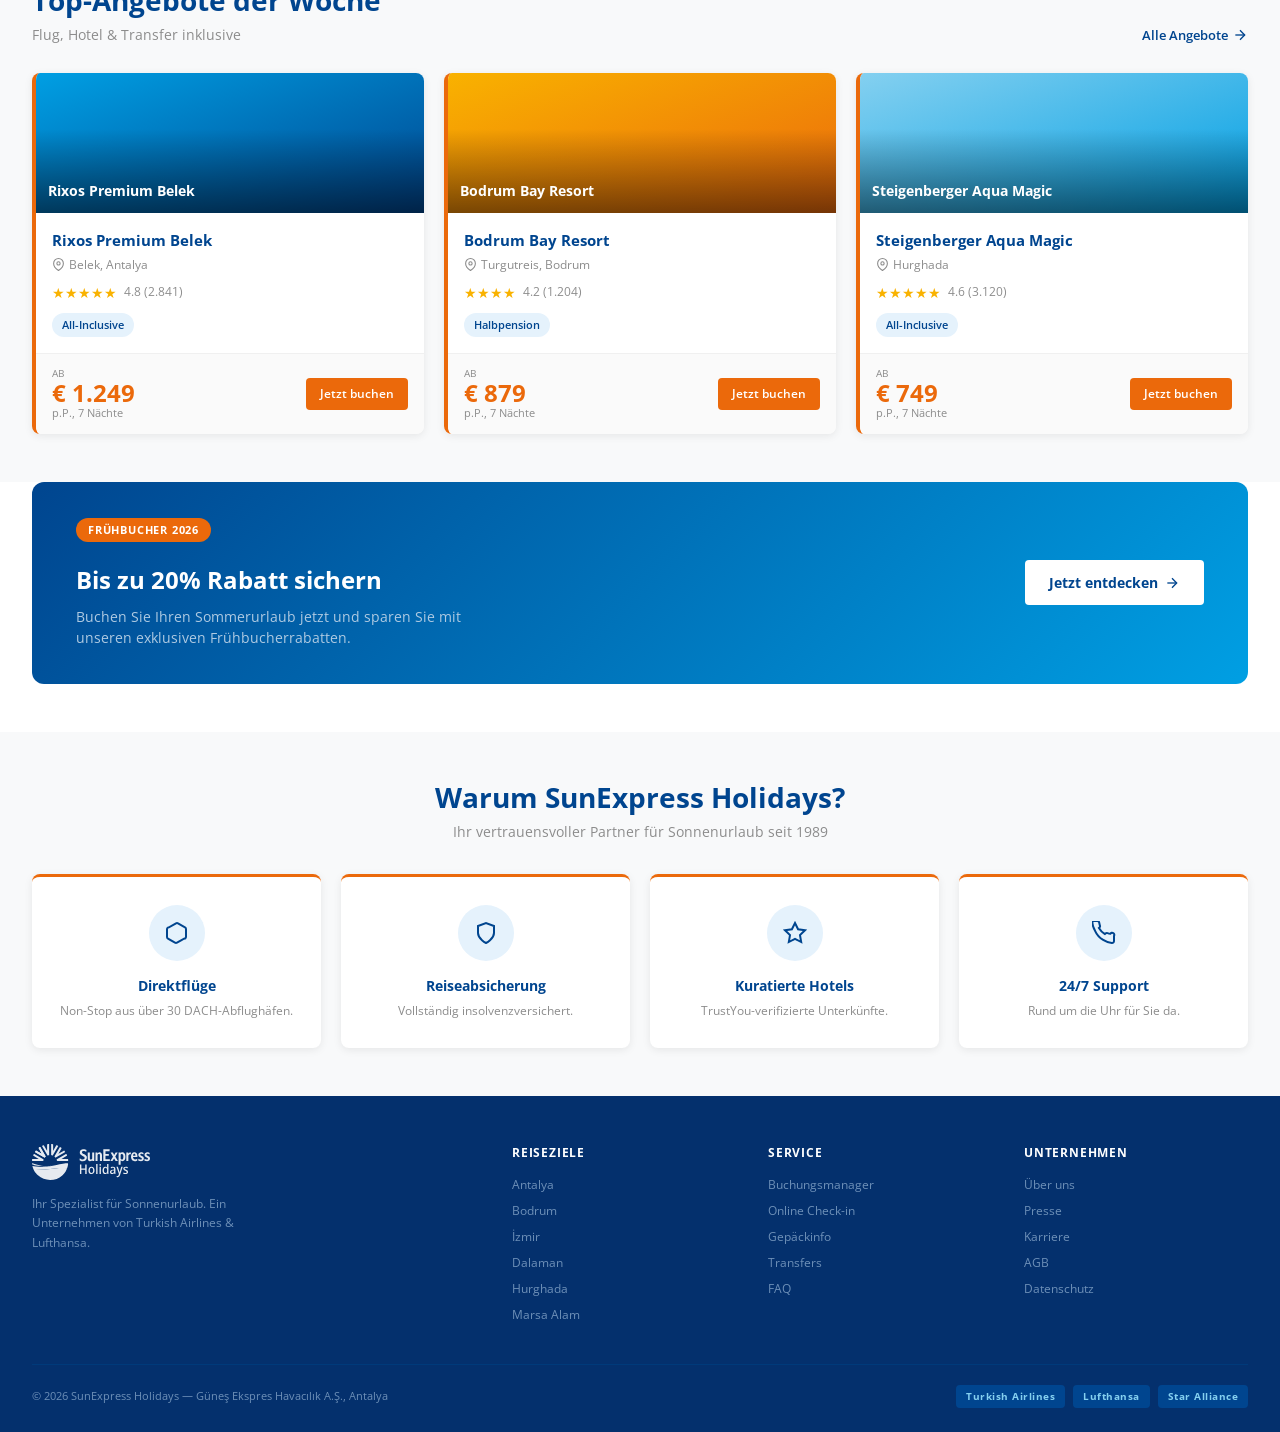
==== commit c80f7a3a: "feat: v4 – teaser slider, full i18n, dropdown fix, all pages" ====
--- a/index.html
+++ b/index.html
@@ -5,60 +5,74 @@
   <title>SunExpress Holidays</title>
   <link rel="stylesheet" href="shared.css"/>
   <style>
-    .hero{position:relative;min-height:520px;display:flex;flex-direction:column;justify-content:flex-end;overflow:hidden;}
-    .hero-bg{position:absolute;inset:0;background:linear-gradient(160deg,var(--blue-dark),var(--blue-mid));background-size:cover;background-position:center;}
-    .hero-overlay{position:absolute;inset:0;background:linear-gradient(to top,rgba(4,48,109,.85) 0%,rgba(0,69,143,.4) 50%,transparent 100%);}
-    .hero-content{position:relative;z-index:2;padding:0 var(--sp-xl) 0;max-width:640px;}
-    .hero-badge{display:inline-flex;align-items:center;gap:6px;background:var(--orange);color:#fff;font-size:11px;font-weight:700;letter-spacing:1.2px;text-transform:uppercase;padding:5px 14px;border-radius:var(--r-full);margin-bottom:16px;}
-    .hero h1{font-size:46px;font-weight:700;color:#fff;line-height:1.15;margin-bottom:12px;}
-    .hero h1 em{color:var(--orange-light);font-style:normal;}
-    .hero-sub{font-size:16px;color:rgba(255,255,255,.85);line-height:1.6;margin-bottom:36px;max-width:480px;}
-    .hero-feature-card{position:absolute;right:var(--sp-xl);bottom:120px;background:#fff;border-radius:var(--r-xl);box-shadow:var(--sh-xl);padding:16px 20px;min-width:240px;z-index:2;}
-    .search-area{position:relative;z-index:2;padding:0 var(--sp-xl) 0;}
-    .dest-grid{display:grid;grid-template-columns:repeat(4,1fr);gap:16px;}
-    .dest-card{border-radius:var(--r-lg);overflow:hidden;box-shadow:var(--sh-md);background:#fff;cursor:pointer;transition:box-shadow .2s,transform .2s;}
-    .dest-card:hover{box-shadow:var(--sh-xl);transform:translateY(-3px);text-decoration:none;}
-    .dest-img{height:160px;position:relative;overflow:hidden;background-size:cover;background-position:center;}
-    .dest-img-overlay{position:absolute;inset:0;background:linear-gradient(to top,rgba(0,69,143,.8) 0%,transparent 55%);}
-    .dest-img-content{position:absolute;bottom:12px;left:12px;z-index:1;}
-    .dest-name{font-size:17px;font-weight:700;color:#fff;line-height:1.2;}
-    .dest-country{font-size:11px;color:var(--blue-light);font-weight:600;}
-    .dest-footer{padding:12px 16px;display:flex;align-items:center;justify-content:space-between;}
-    .dest-price{font-size:19px;font-weight:700;color:var(--orange);}
-    .dest-price span{font-size:11px;font-weight:400;color:var(--grey-3);}
-    .dest-from{font-size:11px;color:var(--grey-3);}
-    .offer-grid{display:grid;grid-template-columns:repeat(3,1fr);gap:20px;}
-    .offer-card{background:#fff;border-radius:var(--r-lg);box-shadow:var(--sh-md);overflow:hidden;border-left:4px solid var(--orange);transition:box-shadow .2s,transform .15s;}
-    .offer-card:hover{box-shadow:var(--sh-lg);transform:translateY(-2px);}
-    .offer-img{height:140px;position:relative;overflow:hidden;background-size:cover;background-position:center;display:flex;align-items:flex-end;padding:12px;}
-    .offer-img-overlay{position:absolute;inset:0;background:linear-gradient(to top,rgba(0,0,0,.5) 0%,transparent 60%);}
-    .offer-img-name{position:relative;z-index:1;font-size:14px;font-weight:700;color:#fff;}
-    .offer-body{padding:16px;}
-    .offer-hotel{font-size:15px;font-weight:700;color:var(--blue);margin-bottom:4px;}
-    .offer-dest{font-size:12px;color:var(--grey-3);margin-bottom:8px;display:flex;align-items:center;gap:4px;}
-    .offer-tags{display:flex;gap:6px;flex-wrap:wrap;margin-top:10px;}
-    .offer-footer{display:flex;align-items:center;justify-content:space-between;padding:12px 16px;background:var(--bg);border-top:1px solid var(--grey-1);}
-    .offer-price-from{font-size:10px;color:var(--grey-3);text-transform:uppercase;letter-spacing:.5px;}
-    .offer-price-val{font-size:24px;font-weight:700;color:var(--orange);line-height:1;}
-    .offer-price-pp{font-size:11px;color:var(--grey-3);}
-    .why-grid{display:grid;grid-template-columns:repeat(4,1fr);gap:20px;margin-top:32px;}
-    .why-card{background:#fff;border-radius:var(--r-lg);padding:28px 20px;text-align:center;box-shadow:var(--sh-md);border-top:3px solid var(--orange);}
-    .why-icon{width:56px;height:56px;border-radius:50%;background:var(--greyblue-2);display:flex;align-items:center;justify-content:center;margin:0 auto 14px;color:var(--blue);}
-    .why-card h4{font-size:14px;font-weight:700;color:var(--blue);margin-bottom:6px;}
-    .why-card p{font-size:12px;color:var(--grey-3);line-height:1.5;}
+    /* ── HERO SLIDER ── */
+    .hero { position:relative; min-height:520px; display:flex; flex-direction:column; justify-content:flex-end; overflow:hidden; }
+    .hero-bg { position:absolute; inset:0; background-size:cover; background-position:center; transition:opacity .8s; }
+    .hero-overlay { position:absolute; inset:0; background:linear-gradient(to top,rgba(4,48,109,.85) 0%,rgba(0,69,143,.35) 55%,transparent 100%); }
+    .hero-content { position:relative; z-index:2; padding:0 var(--sp-xl) 0; max-width:680px; }
+    .hero-badge { display:inline-flex; align-items:center; gap:6px; color:#fff; font-size:11px; font-weight:700; letter-spacing:1.2px; text-transform:uppercase; padding:5px 14px; border-radius:var(--r-full); margin-bottom:16px; }
+    .hero h1 { font-size:46px; font-weight:700; color:#fff; line-height:1.15; margin-bottom:12px; }
+    .hero h1 em { font-style:normal; }
+    .hero-sub { font-size:16px; color:rgba(255,255,255,.85); line-height:1.6; margin-bottom:36px; max-width:480px; }
+    .hero-feature-card { position:absolute; right:var(--sp-xl); bottom:140px; background:#fff; border-radius:var(--r-xl); box-shadow:var(--sh-xl); padding:16px 20px; min-width:240px; z-index:2; }
+    .search-area { position:relative; z-index:2; padding:0 var(--sp-xl) 0; }
+
+    /* Slider dots */
+    .slider-dots { position:absolute; bottom:16px; right:var(--sp-xl); z-index:3; display:flex; gap:8px; }
+    .slider-dot { width:8px; height:8px; border-radius:50%; background:rgba(255,255,255,.4); cursor:pointer; transition:all .2s; border:none; }
+    .slider-dot.active { background:#fff; width:24px; border-radius:4px; }
+
+    /* Slider nav arrows */
+    .slider-prev, .slider-next { position:absolute; top:50%; transform:translateY(-50%); z-index:3; width:40px; height:40px; border-radius:50%; background:rgba(255,255,255,.2); border:2px solid rgba(255,255,255,.4); color:#fff; font-size:20px; cursor:pointer; display:flex; align-items:center; justify-content:center; transition:all .2s; backdrop-filter:blur(4px); }
+    .slider-prev { left:16px; } .slider-next { right:16px; }
+    .slider-prev:hover, .slider-next:hover { background:rgba(255,255,255,.35); }
+
+    /* Sections */
+    .dest-grid { display:grid; grid-template-columns:repeat(4,1fr); gap:16px; }
+    .dest-card { border-radius:var(--r-lg); overflow:hidden; box-shadow:var(--sh-md); background:#fff; cursor:pointer; transition:box-shadow .2s,transform .2s; display:block; text-decoration:none; }
+    .dest-card:hover { box-shadow:var(--sh-xl); transform:translateY(-3px); }
+    .dest-img { height:160px; position:relative; background-size:cover; background-position:center; }
+    .dest-img-overlay { position:absolute; inset:0; background:linear-gradient(to top,rgba(0,69,143,.8) 0%,transparent 55%); }
+    .dest-img-content { position:absolute; bottom:12px; left:12px; z-index:1; }
+    .dest-name { font-size:17px; font-weight:700; color:#fff; }
+    .dest-country { font-size:11px; color:var(--blue-light); font-weight:600; }
+    .dest-footer { padding:12px 16px; display:flex; align-items:center; justify-content:space-between; }
+    .dest-price { font-size:19px; font-weight:700; color:var(--orange); }
+    .dest-price span { font-size:11px; font-weight:400; color:var(--grey-3); }
+    .offer-grid { display:grid; grid-template-columns:repeat(3,1fr); gap:20px; }
+    .offer-card { background:#fff; border-radius:var(--r-lg); box-shadow:var(--sh-md); overflow:hidden; border-left:4px solid var(--orange); transition:box-shadow .2s,transform .15s; }
+    .offer-card:hover { box-shadow:var(--sh-lg); transform:translateY(-2px); }
+    .offer-img { height:140px; position:relative; background-size:cover; background-position:center; display:flex; align-items:flex-end; padding:12px; }
+    .offer-img-overlay { position:absolute; inset:0; background:linear-gradient(to top,rgba(0,0,0,.5) 0%,transparent 60%); }
+    .offer-img-name { position:relative; z-index:1; font-size:14px; font-weight:700; color:#fff; }
+    .offer-body { padding:16px; }
+    .offer-hotel { font-size:15px; font-weight:700; color:var(--blue); margin-bottom:4px; }
+    .offer-dest { font-size:12px; color:var(--grey-3); margin-bottom:8px; display:flex; align-items:center; gap:4px; }
+    .offer-tags { display:flex; gap:6px; flex-wrap:wrap; margin-top:10px; }
+    .offer-footer { display:flex; align-items:center; justify-content:space-between; padding:12px 16px; background:var(--bg); border-top:1px solid var(--grey-1); }
+    .offer-price-val { font-size:24px; font-weight:700; color:var(--orange); line-height:1; }
+    .offer-price-pp { font-size:11px; color:var(--grey-3); }
+    .why-grid { display:grid; grid-template-columns:repeat(4,1fr); gap:20px; margin-top:32px; }
+    .why-card { background:#fff; border-radius:var(--r-lg); padding:28px 20px; text-align:center; box-shadow:var(--sh-md); border-top:3px solid var(--orange); }
+    .why-icon { width:56px; height:56px; border-radius:50%; background:var(--greyblue-2); display:flex; align-items:center; justify-content:center; margin:0 auto 14px; color:var(--blue); }
+    .why-card h4 { font-size:14px; font-weight:700; color:var(--blue); margin-bottom:6px; }
+    .why-card p { font-size:12px; color:var(--grey-3); line-height:1.5; }
   </style>
 </head>
 <body>
   <div id="site-header" data-page="home"></div>
 
-  <section class="hero">
+  <section class="hero" id="hero">
     <div class="hero-bg" id="hero-bg"></div>
     <div class="hero-overlay"></div>
+    <button class="slider-prev" onclick="slidePrev()">‹</button>
+    <button class="slider-next" onclick="slideNext()">›</button>
+    <div class="slider-dots" id="slider-dots"></div>
     <div class="hero-feature-card">
       <div style="font-size:11px;color:var(--grey-3);font-weight:600">Antalya</div>
       <div style="font-size:15px;font-weight:700;color:var(--blue);margin:4px 0">Sealife Family Resort</div>
-      <div style="font-size:12px;color:var(--grey-3);margin-bottom:10px">★★★★ · 7 <span id="fc-nights"></span> · AI · Direktflug</div>
-      <span class="badge badge-blue" id="fc-price">ab 348 €</span>
+      <div style="font-size:12px;color:var(--grey-3);margin-bottom:10px">★★★★ · 7 <span id="fc-nights"></span> · AI</div>
+      <span class="badge badge-blue">ab 348 €</span>
     </div>
     <div class="hero-content">
       <div class="hero-badge" id="hero-badge"></div>
@@ -68,19 +82,30 @@
     <div class="search-area" id="search-mask"></div>
   </section>
 
-  <!-- USP -->
   <div class="usp-bar" id="usp-bar"></div>
 
-  <!-- DESTINATIONS -->
+  <!-- ══ TEASER SLIDER ══ -->
+  <section class="section section-white" style="padding-bottom:12px">
+    <div style="max-width:1300px;margin:0 auto;padding:0 var(--sp-xl)">
+      <div style="position:relative">
+        <div class="teaser-slider" id="tsSlider">
+          <div class="teaser-track" id="tsTrack"></div>
+        </div>
+        <button class="tsr-arrow tsr-arrow-prev" onclick="tsMove(-1)">‹</button>
+        <button class="tsr-arrow tsr-arrow-next" onclick="tsMove(1)">›</button>
+      </div>
+      <div class="tsr-dots" id="tsDots"></div>
+    </div>
+  </section>
+
   <section class="section section-white">
     <div class="section-header">
       <div><h2 class="section-title" id="dest-title"></h2><p class="section-sub" id="dest-sub"></p></div>
-      <a href="search.html" class="link-more" id="dest-all-link"></a>
+      <a href="destinations.html" class="link-more" id="dest-all-link"></a>
     </div>
     <div class="dest-grid" id="dest-grid"></div>
   </section>
 
-  <!-- OFFERS -->
   <section class="section" style="background:#f8f9fa">
     <div class="section-header">
       <div><h2 class="section-title" id="offers-title"></h2><p class="section-sub" id="offers-sub"></p></div>
@@ -89,7 +114,6 @@
     <div class="offer-grid" id="offers-grid"></div>
   </section>
 
-  <!-- PROMO -->
   <section class="section section-white" style="padding-top:0">
     <div class="promo-card">
       <div>
@@ -101,7 +125,6 @@
     </div>
   </section>
 
-  <!-- WHY -->
   <section class="section" style="background:#f8f9fa">
     <div style="text-align:center"><h2 class="section-title" id="why-title"></h2><p class="section-sub" id="why-sub"></p></div>
     <div class="why-grid" id="why-grid"></div>
@@ -110,112 +133,242 @@
   <div id="site-footer"></div>
   <script src="components.js"></script>
   <script>
-  const WHY_ICONS = [
+  /* ══ TEASER SLIDER ══ */
+  let tsIdx=0, tsTimer;
+
+  function buildTeaserSlides(){
+    const bk=tObj('booking'); const ho=tObj('home');
+    const slides=[
+      {
+        skin:'tsr-orange',
+        eyebrow: ho.slides?.[0]?.badge || 'Frühbucher 2026',
+        title: ho.slides?.[0]?.title || 'Bis zu 20% Rabatt',
+        sub: ho.slides?.[0]?.sub || 'Sichern Sie jetzt die besten Preise für Ihren Sommerurlaub 2026.',
+        cta: ho.slides?.[0]?.btn || 'Jetzt buchen',
+        secondaryKey: null,
+        stampTop: currentLang==='tr'?'%20':'20%',
+        stampBot: currentLang==='tr'?'İNDİRİM':currentLang==='en'?'DISCOUNT':'RABATT',
+        art: `<svg viewBox="0 0 160 140" xmlns="http://www.w3.org/2000/svg">
+          <ellipse cx="80" cy="130" rx="70" ry="12" fill="rgba(0,0,0,.12)"/>
+          <rect x="30" y="40" width="100" height="72" rx="14" fill="rgba(255,255,255,.18)" stroke="rgba(255,255,255,.4)" stroke-width="2"/>
+          <rect x="40" y="52" width="80" height="10" rx="4" fill="rgba(255,255,255,.5)"/>
+          <rect x="40" y="68" width="55" height="8" rx="4" fill="rgba(255,255,255,.3)"/>
+          <rect x="40" y="82" width="40" height="8" rx="4" fill="rgba(255,255,255,.25)"/>
+          <circle cx="110" cy="90" r="18" fill="rgba(255,255,255,.25)" stroke="rgba(255,255,255,.5)" stroke-width="2"/>
+          <text x="110" y="95" text-anchor="middle" font-size="14" font-weight="800" fill="#fff">€</text>
+          <path d="M80 20 L90 35 L78 32 Z" fill="rgba(255,255,255,.6)"/>
+          <path d="M75 18 Q80 5 88 16" stroke="rgba(255,255,255,.5)" stroke-width="2" fill="none"/>
+        </svg>`,
+      },
+      {
+        skin:'tsr-blue',
+        eyebrow: currentLang==='tr'?'YENİ: HURGHADA':currentLang==='en'?'NEW: HURGHADA':'NEU: HURGHADA',
+        title: currentLang==='tr'?'Mısır\'ı <em>Keşfet</em>':currentLang==='en'?'<em>Discover</em> Egypt':'Ägypten <em>entdecken</em>',
+        sub: currentLang==='tr'?'Kızıl Deniz\'de Kişi başı €589\'dan. Direkt uçuş dahil.':currentLang==='en'?'From €589 p.p. at the Red Sea. Direct flight included.':'Ab €589 p.P. am Roten Meer. Direktflug inklusive.',
+        cta: currentLang==='tr'?'Tekliflere bak':currentLang==='en'?'View offers':'Angebote ansehen',
+        stampTop: 'ab',
+        stampBot: '€ 589',
+        art: `<svg viewBox="0 0 160 140" xmlns="http://www.w3.org/2000/svg">
+          <ellipse cx="80" cy="128" rx="68" ry="10" fill="rgba(0,0,0,.15)"/>
+          <path d="M20 95 Q80 45 140 80" stroke="rgba(255,255,255,.3)" stroke-width="2" stroke-dasharray="5 4" fill="none"/>
+          <path d="M75 62 L95 55 L88 72 Z" fill="rgba(255,255,255,.8)"/>
+          <path d="M88 62 L100 58 L96 68 Z" fill="rgba(255,255,255,.5)"/>
+          <circle cx="30" cy="92" r="6" fill="rgba(255,255,255,.5)"/>
+          <circle cx="130" cy="78" r="8" fill="rgba(255,255,255,.5)"/>
+          <text x="130" y="82" text-anchor="middle" font-size="9" fill="rgba(255,255,255,.9)">HRG</text>
+          <text x="30" y="96" text-anchor="middle" font-size="9" fill="rgba(255,255,255,.9)">FRA</text>
+          <rect x="50" y="98" width="60" height="28" rx="8" fill="rgba(255,255,255,.15)" stroke="rgba(255,255,255,.35)" stroke-width="1.5"/>
+          <path d="M64 110 Q72 103 80 110 Q88 117 96 110" stroke="rgba(255,255,255,.6)" stroke-width="2" fill="none"/>
+        </svg>`,
+      },
+      {
+        skin:'tsr-teal',
+        eyebrow: currentLang==='tr'?'SUNFLEX 3 — ESNEK SEYAHAT':currentLang==='en'?'SUNFLEX 3 — STAY FLEXIBLE':'SUNFLEX 3 — FLEXIBEL REISEN',
+        title: currentLang==='tr'?'<em>Ücretsiz</em> yeniden rezervasyon':currentLang==='en'?'<em>Free</em> rebooking option':'<em>Kostenloses</em> Umbuchungsrecht',
+        sub: currentLang==='tr'?'Planlarınız değişirse — SunFlex ile sorun değil. £0,99\'dan (normalde £9,99).':currentLang==='en'?'If your plans change — no problem with SunFlex. From £0.99 (usually £9.99).':'Wenn sich Ihre Pläne ändern — kein Problem mit SunFlex. Ab £0,99 (statt £9,99).',
+        cta: currentLang==='tr'?'Şimdi ekle':currentLang==='en'?'Add now':'Jetzt hinzufügen',
+        countdown: true,
+        stampTop: currentLang==='tr'?'26 MAY\'A KADAR':currentLang==='en'?'BOOK BEFORE':'BUCHEN BIS',
+        stampBot: '26. Mai',
+        art: `<svg viewBox="0 0 160 140" xmlns="http://www.w3.org/2000/svg">
+          <ellipse cx="80" cy="128" rx="50" ry="8" fill="rgba(0,0,0,.12)"/>
+          <rect x="52" y="20" width="56" height="96" rx="12" fill="rgba(255,255,255,.15)" stroke="rgba(255,255,255,.4)" stroke-width="2"/>
+          <rect x="58" y="30" width="44" height="6" rx="3" fill="rgba(255,255,255,.35)"/>
+          <rect x="58" y="42" width="44" height="34" rx="5" fill="rgba(255,255,255,.18)" stroke="rgba(255,255,255,.3)" stroke-width="1"/>
+          <circle cx="80" cy="59" r="12" fill="rgba(255,255,255,.3)" stroke="rgba(255,255,255,.5)" stroke-width="1.5"/>
+          <text x="80" y="63" text-anchor="middle" font-size="11" font-weight="800" fill="#fff">✓</text>
+          <rect x="62" y="84" width="36" height="6" rx="3" fill="rgba(255,255,255,.4)"/>
+          <rect x="66" y="96" width="28" height="5" rx="2.5" fill="rgba(255,255,255,.25)"/>
+          <circle cx="80" cy="108" r="4" fill="rgba(255,255,255,.5)"/>
+        </svg>`,
+      },
+    ];
+
+    const track=document.getElementById('tsTrack');
+    const dots=document.getElementById('tsDots');
+    track.innerHTML=slides.map((s,i)=>`
+      <div class="teaser-slide ${s.skin}">
+        <div class="tsr-art">${s.art}</div>
+        <div class="tsr-body">
+          <div class="tsr-eyebrow">${s.eyebrow}</div>
+          <div class="tsr-title">${s.title}</div>
+          <div class="tsr-sub">${s.sub}</div>
+          <div class="tsr-actions">
+            <a href="search.html" class="tsr-cta">${s.cta}</a>
+          </div>
+        </div>
+        <div class="tsr-right">
+          ${s.countdown?`<div class="tsr-countdown" id="ts-cd"></div>`:''}
+          <div class="tsr-stamp">
+            <div class="tsr-stamp-num">${s.stampTop}</div>
+            <div class="tsr-stamp-lbl">${s.stampBot}</div>
+          </div>
+        </div>
+      </div>`).join('');
+    dots.innerHTML=slides.map((_,i)=>`<button class="tsr-dot ${i===0?'active':''}" onclick="tsGo(${i})"></button>`).join('');
+    tsStartCountdown();
+    tsTimer=setInterval(()=>tsGo((tsIdx+1)%slides.length),6000);
+  }
+
+  function tsStartCountdown(){
+    const el=document.getElementById('ts-cd'); if(!el) return;
+    const deadline=new Date('2026-05-26T23:59:59');
+    const tick=()=>{
+      const diff=deadline-new Date();
+      if(diff<=0){el.innerHTML='';return;}
+      const d=Math.floor(diff/86400000);
+      const h=Math.floor((diff%86400000)/3600000);
+      const m=Math.floor((diff%3600000)/60000);
+      const s=Math.floor((diff%60000)/1000);
+      const lbl=currentLang==='tr'?['Gün','Sa','Dk','Sn']:currentLang==='en'?['Days','Hrs','Min','Sec']:['Tage','Std','Min','Sek'];
+      el.innerHTML=[d,h,m,s].map((v,i)=>`<div class="tsr-unit"><div class="tsr-unit-num">${String(v).padStart(2,'0')}</div><div class="tsr-unit-lbl">${lbl[i]}</div></div>`).join('');
+    };
+    tick(); setInterval(tick,1000);
+  }
+
+  function tsGo(i){
+    tsIdx=i;
+    document.getElementById('tsTrack').style.transform=`translateX(-${i*100}%)`;
+    document.querySelectorAll('.tsr-dot').forEach((d,j)=>d.classList.toggle('active',j===i));
+  }
+  function tsMove(dir){
+    const n=(document.getElementById('tsTrack').children.length);
+    tsGo((tsIdx+dir+n)%n);
+    clearInterval(tsTimer);
+    tsTimer=setInterval(()=>tsGo((tsIdx+1)%n),6000);
+  }
+
+  const WHY_ICONS=[
     `<svg width="24" height="24" viewBox="0 0 24 24" fill="none" stroke="currentColor" stroke-width="2"><path d="M21 16V8a2 2 0 00-1-1.73l-7-4a2 2 0 00-2 0l-7 4A2 2 0 002 8v8a2 2 0 001 1.73l7 4a2 2 0 002 0l7-4A2 2 0 0021 16z"/></svg>`,
     `<svg width="24" height="24" viewBox="0 0 24 24" fill="none" stroke="currentColor" stroke-width="2"><path d="M12 22s8-4 8-10V5l-8-3-8 3v7c0 6 8 10 8 10z"/></svg>`,
     `<svg width="24" height="24" viewBox="0 0 24 24" fill="none" stroke="currentColor" stroke-width="2"><polygon points="12 2 15.09 8.26 22 9.27 17 14.14 18.18 21.02 12 17.77 5.82 21.02 7 14.14 2 9.27 8.91 8.26 12 2"/></svg>`,
     `<svg width="24" height="24" viewBox="0 0 24 24" fill="none" stroke="currentColor" stroke-width="2"><path d="M22 16.92v3a2 2 0 01-2.18 2 19.79 19.79 0 01-8.63-3.07A19.5 19.5 0 013.07 9.8 19.79 19.79 0 01.22 1.18 2 2 0 012.22 0h3a2 2 0 012 1.72c.127.96.361 1.903.7 2.81a2 2 0 01-.45 2.11L6.91 7.09a16 16 0 006 6l.56-.56a2 2 0 012.11-.45c.907.339 1.85.573 2.81.7A2 2 0 0122 14.92v2z"/></svg>`,
   ];
-
-  const DESTS = [
-    {id:'img-ayt',name:'Antalya',code:'AYT',country:'Türkei',price:'449',badge:'beliebt',ci:'ci1',q:'antalya turkey beach'},
-    {id:'img-bjv',name:'Bodrum',code:'BJV',country:'Türkei',price:'519',badge:'neu',ci:'ci2',q:'bodrum turkey bay'},
-    {id:'img-adb',name:'İzmir',code:'ADB',country:'Türkei',price:'399',badge:'angebot',ci:'ci4',q:'izmir turkey coast'},
-    {id:'img-hrg',name:'Hurghada',code:'HRG',country:'Ägypten',price:'589',badge:'beliebt',ci:'ci6',q:'hurghada egypt resort'},
-    {id:'img-dlm',name:'Dalaman',code:'DLM',country:'Türkei',price:'479',badge:'neu',ci:'ci3',q:'dalaman turkey'},
-    {id:'img-rmf',name:'Marsa Alam',code:'RMF',country:'Ägypten',price:'629',badge:'beliebt',ci:'ci5',q:'marsa alam egypt'},
-    {id:'img-alanya',name:'Alanya',code:'AYT',country:'Türkei',price:'429',badge:'angebot',ci:'ci7',q:'alanya turkey beach'},
-    {id:'img-marmaris',name:'Marmaris',code:'DLM',country:'Türkei',price:'499',badge:'neu',ci:'ci8',q:'marmaris turkey harbor'},
+  const DESTS=[
+    {id:'img-ayt',name:'Antalya',code:'AYT',rk:'turkey',price:'449',bk:'beliebt',ci:'ci1',q:'antalya turkey beach resort'},
+    {id:'img-bjv',name:'Bodrum',code:'BJV',rk:'turkey',price:'519',bk:'neu',ci:'ci2',q:'bodrum turkey bay harbor'},
+    {id:'img-adb',name:'İzmir',code:'ADB',rk:'turkey',price:'399',bk:'angebot',ci:'ci4',q:'izmir turkey coast aegean'},
+    {id:'img-hrg',name:'Hurghada',code:'HRG',rk:'egypt',price:'589',bk:'beliebt',ci:'ci6',q:'hurghada egypt red sea resort'},
+    {id:'img-dlm',name:'Dalaman',code:'DLM',rk:'turkey',price:'479',bk:'neu',ci:'ci3',q:'dalaman turkey fethiye'},
+    {id:'img-rmf',name:'Marsa Alam',code:'RMF',rk:'egypt',price:'629',bk:'beliebt',ci:'ci5',q:'marsa alam egypt diving'},
+    {id:'img-alanya',name:'Alanya',code:'AYT',rk:'turkey',price:'429',bk:'angebot',ci:'ci7',q:'alanya turkey castle beach'},
+    {id:'img-marmaris',name:'Marmaris',code:'DLM',rk:'turkey',price:'499',bk:'neu',ci:'ci8',q:'marmaris turkey marina'},
   ];
-
-  const OFFERS = [
-    {id:'img-rixos',ci:'ci1',hotel:'Rixos Premium Belek',dest:'Belek, Antalya',stars:'★★★★★',score:'4.8',reviews:'2.841',price:'1.249',tags:['all-inclusive','direct'],q:'rixos belek resort pool'},
-    {id:'img-bodrum',ci:'ci2',hotel:'Bodrum Bay Resort',dest:'Turgutreis, Bodrum',stars:'★★★★',score:'4.2',reviews:'1.204',price:'879',tags:['halbpension','strand'],q:'bodrum resort sea turkey'},
-    {id:'img-aqua',ci:'ci3',hotel:'Steigenberger Aqua Magic',dest:'Hurghada, Ägypten',stars:'★★★★★',score:'4.6',reviews:'3.120',price:'749',tags:['all-inclusive','wasserpark'],q:'hurghada resort waterpark'},
+  const OFFERS=[
+    {id:'img-rixos',ci:'ci1',hotel:'Rixos Premium Belek',dest:'Belek, Antalya',rk:'turkey',stars:'★★★★★',score:'4.8',reviews:'2.841',price:'1.249',tags:['all-inclusive'],q:'rixos belek resort pool luxury'},
+    {id:'img-bodrum',ci:'ci2',hotel:'Bodrum Bay Resort',dest:'Turgutreis, Bodrum',rk:'turkey',stars:'★★★★',score:'4.2',reviews:'1.204',price:'879',tags:['halbpension'],q:'bodrum resort sea view turkey'},
+    {id:'img-aqua',ci:'ci3',hotel:'Steigenberger Aqua Magic',dest:'Hurghada',rk:'egypt',stars:'★★★★★',score:'4.6',reviews:'3.120',price:'749',tags:['all-inclusive'],q:'hurghada resort waterpark pool'},
   ];
 
-  function arrowSvg(){return`<svg width="16" height="16" viewBox="0 0 24 24" fill="none" stroke="currentColor" stroke-width="2"><line x1="5" y1="12" x2="19" y2="12"/><polyline points="12 5 19 12 12 19"/></svg>`;}
-  function pinSvg(){return`<svg width="13" height="13" viewBox="0 0 24 24" fill="none" stroke="currentColor" stroke-width="2"><path d="M21 10c0 7-9 13-9 13s-9-6-9-13a9 9 0 0118 0z"/><circle cx="12" cy="10" r="3"/></svg>`;}
-
-  document.addEventListener('DOMContentLoaded', () => {
-    const ho = tObj2('home');
-    const bd = tObj2('badges');
-    const su = tArr('usp');
-    const uspIcons = [
+  /* ── SLIDER ── */
+  let slideIdx=0, slideTimer;
+  const SLIDE_QUERIES=['antalya turkey resort summer beach','bodrum turkey sunset aegean','hurghada egypt red sea'];
+
+  function buildSlider(){
+    const slides=tArr('home','slides');
+    const dots=document.getElementById('slider-dots');
+    if(dots) dots.innerHTML=slides.map((_,i)=>`<button class="slider-dot ${i===0?'active':''}" onclick="goSlide(${i})"></button>`).join('');
+    showSlide(0);
+    slideTimer=setInterval(()=>goSlide((slideIdx+1)%slides.length),5000);
+  }
+  function goSlide(i){
+    clearInterval(slideTimer);
+    slideIdx=i;
+    showSlide(i);
+    slideTimer=setInterval(()=>goSlide((slideIdx+1)%tArr('home','slides').length),5000);
+  }
+  function slidePrev(){ const s=tArr('home','slides'); goSlide((slideIdx-1+s.length)%s.length); }
+  function slideNext(){ const s=tArr('home','slides'); goSlide((slideIdx+1)%s.length); }
+
+  function showSlide(i){
+    const slides=tArr('home','slides');
+    const s=slides[i]; if(!s) return;
+    const badge=document.getElementById('hero-badge');
+    const title=document.getElementById('hero-title');
+    const sub=document.getElementById('hero-sub');
+    if(badge){ badge.textContent=s.badge; badge.style.background=s.color; }
+    if(title) title.innerHTML=s.title;
+    if(sub) sub.textContent=s.sub;
+    document.querySelectorAll('.slider-dot').forEach((d,j)=>d.classList.toggle('active',j===i));
+    fetchUnsplashImg(SLIDE_QUERIES[i]||SLIDE_QUERIES[0],'hero-bg');
+  }
+
+  function arrowSvg(){ return `<svg width="16" height="16" viewBox="0 0 24 24" fill="none" stroke="currentColor" stroke-width="2"><line x1="5" y1="12" x2="19" y2="12"/><polyline points="12 5 19 12 12 19"/></svg>`; }
+  function pinSvg(){ return `<svg width="13" height="13" viewBox="0 0 24 24" fill="none" stroke="currentColor" stroke-width="2"><path d="M21 10c0 7-9 13-9 13s-9-6-9-13a9 9 0 0118 0z"/><circle cx="12" cy="10" r="3"/></svg>`; }
+
+  document.addEventListener('DOMContentLoaded',()=>{
+    const ho=tObj('home'); const bd=tObj('badges'); const su=tArr('usp');
+    const sp=tObj('sp');
+    const uspIcons=[
       `<svg width="16" height="16" viewBox="0 0 24 24" fill="none" stroke="currentColor" stroke-width="2"><path d="M12 22s8-4 8-10V5l-8-3-8 3v7c0 6 8 10 8 10z"/></svg>`,
       `<svg width="16" height="16" viewBox="0 0 24 24" fill="none" stroke="currentColor" stroke-width="2"><path d="M21 16V8a2 2 0 00-1-1.73l-7-4a2 2 0 00-2 0l-7 4A2 2 0 002 8v8a2 2 0 001 1.73l7 4a2 2 0 002 0l7-4A2 2 0 0021 16z"/></svg>`,
       `<svg width="16" height="16" viewBox="0 0 24 24" fill="none" stroke="currentColor" stroke-width="2"><polyline points="20 6 9 17 4 12"/></svg>`,
       `<svg width="16" height="16" viewBox="0 0 24 24" fill="none" stroke="currentColor" stroke-width="2"><path d="M22 16.92v3a2 2 0 01-2.18 2 19.79 19.79 0 01-8.63-3.07A19.5 19.5 0 013.07 9.8 19.79 19.79 0 01.22 1.18 2 2 0 012.22 0h3a2 2 0 012 1.72c.127.96.361 1.903.7 2.81a2 2 0 01-.45 2.11L6.91 7.09a16 16 0 006 6l.56-.56a2 2 0 012.11-.45c.907.339 1.85.573 2.81.7A2 2 0 0122 14.92v2z"/></svg>`,
       `<svg width="16" height="16" viewBox="0 0 24 24" fill="none" stroke="currentColor" stroke-width="2"><rect x="1" y="4" width="22" height="16" rx="2" ry="2"/><line x1="1" y1="10" x2="23" y2="10"/></svg>`,
     ];
-
-    // Hero
-    document.getElementById('hero-badge').textContent = ho.heroBadge||'';
-    document.getElementById('hero-title').innerHTML = ho.heroTitle||'';
-    document.getElementById('hero-sub').textContent = ho.heroSub||'';
-    document.getElementById('fc-nights').textContent = t('search','nights');
-
-    // USP bar
-    document.getElementById('usp-bar').innerHTML = su.map((u,i)=>`<div class="usp-item">${uspIcons[i]||''}${u}</div>`).join('');
-
-    // Destinations
-    document.getElementById('dest-title').textContent = ho.destTitle||'';
-    document.getElementById('dest-sub').textContent = ho.destSub||'';
-    document.getElementById('dest-all-link').innerHTML = (ho.destAll||'') + ' ' + arrowSvg();
-    document.getElementById('dest-grid').innerHTML = DESTS.map(d => {
-      const bk = d.badge; const bLabel = bd[bk]||bk;
-      const bCls = bk==='beliebt'?'badge-orange':bk==='neu'?'badge-blue':'badge-yellow';
-      return `<a href="search.html" class="dest-card">
-        <div class="dest-img ${d.ci}" id="${d.id}">
-          <div class="dest-img-overlay"></div>
-          <div class="dest-img-content"><div class="dest-name">${d.name}</div><div class="dest-country">${d.code} · ${d.country}</div></div>
+    document.getElementById('fc-nights').textContent=t('search','nights');
+    document.getElementById('usp-bar').innerHTML=su.map((u,i)=>`<div class="usp-item">${uspIcons[i]||''}${u}</div>`).join('');
+    document.getElementById('dest-title').textContent=ho.destTitle||'';
+    document.getElementById('dest-sub').textContent=ho.destSub||'';
+    document.getElementById('dest-all-link').innerHTML=(ho.destAll||'')+' '+arrowSvg();
+    document.getElementById('dest-grid').innerHTML=DESTS.map(d=>{
+      const bLabel=bd[d.bk]||d.bk;
+      const bCls=d.bk==='beliebt'?'badge-orange':d.bk==='neu'?'badge-blue':'badge-yellow';
+      const reg=region(d.rk);
+      return `<a href="dest-detail.html?dest=${d.code.toLowerCase()}" class="dest-card">
+        <div class="dest-img ${d.ci}" id="${d.id}"><div class="dest-img-overlay"></div>
+          <div class="dest-img-content"><div class="dest-name">${d.name}</div><div class="dest-country">${d.code} · ${reg}</div></div>
         </div>
-        <div class="dest-footer">
-          <div><div class="dest-from">ab</div><div class="dest-price">€ ${d.price} <span>/ Person</span></div></div>
-          <span class="badge ${bCls}">${bLabel}</span>
-        </div>
+        <div class="dest-footer"><div><div style="font-size:11px;color:var(--grey-3)">ab</div><div class="dest-price">€ ${d.price} <span>/ Person</span></div></div><span class="badge ${bCls}">${bLabel}</span></div>
       </a>`;
     }).join('');
-
-    // Offers
-    document.getElementById('offers-title').textContent = ho.offersTitle||'';
-    document.getElementById('offers-sub').textContent = ho.offersSub||'';
-    document.getElementById('offers-all-link').innerHTML = (ho.offersAll||'') + ' ' + arrowSvg();
-    const vpLabels = tObj2('sp').vp || {};
-    document.getElementById('offers-grid').innerHTML = OFFERS.map(o => {
-      const tagH = o.tags.map(tg=>`<span class="tag">${vpLabels[tg]||tg}</span>`).join('');
-      return `<div class="offer-card">
-        <div class="offer-img ${o.ci}" id="${o.id}" style="position:relative">
-          <div class="offer-img-overlay"></div><div class="offer-img-name">${o.hotel}</div>
-        </div>
-        <div class="offer-body">
-          <div class="offer-hotel">${o.hotel}</div>
-          <div class="offer-dest">${pinSvg()}${o.dest}</div>
-          <div class="stars"><span style="color:var(--orange-light)">${o.stars}</span><span class="score">${o.score} (${o.reviews})</span></div>
-          <div class="offer-tags">${tagH}</div>
-        </div>
-        <div class="offer-footer">
-          <div><div class="offer-price-from">Ab</div><div class="offer-price-val">€ ${o.price}</div><div class="offer-price-pp">p.P., 7 ${t('search','nights')}</div></div>
-          <a href="hotel.html" class="btn btn-primary btn-sm">${(tObj2('sp').bookNow)||'Buchen'}</a>
-        </div>
-      </div>`;
-    }).join('');
-
-    // Promo
-    document.getElementById('promo-label').textContent = ho.promoLabel||'';
-    document.getElementById('promo-title').textContent = ho.promoTitle||'';
-    document.getElementById('promo-text').textContent = ho.promoText||'';
-    document.getElementById('promo-btn').innerHTML = (ho.promoBtn||'') + ' ' + arrowSvg();
-
-    // Why
-    document.getElementById('why-title').textContent = ho.whyTitle||'';
-    document.getElementById('why-sub').textContent  = ho.whySub||'';
-    const why=(ho.why||[]); const whyD=(ho.whyDesc||[]);
-    document.getElementById('why-grid').innerHTML = why.map((w,i)=>`
-      <div class="why-card"><div class="why-icon">${WHY_ICONS[i]||''}</div><h4>${w}</h4><p>${whyD[i]||''}</p></div>`).join('');
-
-    // Images
-    fetchUnsplashImg('antalya beach turkey resort','hero-bg');
+    document.getElementById('offers-title').textContent=ho.offersTitle||'';
+    document.getElementById('offers-sub').textContent=ho.offersSub||'';
+    document.getElementById('offers-all-link').innerHTML=(ho.offersAll||'')+' '+arrowSvg();
+    const vpL=sp.vp||{};
+    document.getElementById('offers-grid').innerHTML=OFFERS.map(o=>`<div class="offer-card">
+      <div class="offer-img ${o.ci}" id="${o.id}" style="position:relative"><div class="offer-img-overlay"></div><div class="offer-img-name">${o.hotel}</div></div>
+      <div class="offer-body">
+        <div class="offer-hotel">${o.hotel}</div>
+        <div class="offer-dest">${pinSvg()}${o.dest}</div>
+        <div class="stars"><span style="color:var(--orange-light)">${o.stars}</span><span class="score">${o.score} (${o.reviews})</span></div>
+        <div class="offer-tags">${o.tags.map(tg=>`<span class="tag">${vpL[tg]||tg}</span>`).join('')}</div>
+      </div>
+      <div class="offer-footer">
+        <div><div style="font-size:10px;color:var(--grey-3);text-transform:uppercase">Ab</div><div class="offer-price-val">€ ${o.price}</div><div class="offer-price-pp">p.P., 7 ${t('search','nights')}</div></div>
+        <a href="hotel.html" class="btn btn-primary btn-sm">${sp.bookNow||'Buchen'}</a>
+      </div>
+    </div>`).join('');
+    document.getElementById('promo-label').textContent=ho.promoLabel||'';
+    document.getElementById('promo-title').textContent=ho.promoTitle||'';
+    document.getElementById('promo-text').textContent=ho.promoText||'';
+    document.getElementById('promo-btn').innerHTML=(ho.promoBtn||'')+' '+arrowSvg();
+    document.getElementById('why-title').textContent=ho.whyTitle||'';
+    document.getElementById('why-sub').textContent=ho.whySub||'';
+    const why=ho.why||[]; const whyD=ho.whyDesc||[];
+    document.getElementById('why-grid').innerHTML=why.map((w,i)=>`<div class="why-card"><div class="why-icon">${WHY_ICONS[i]||''}</div><h4>${w}</h4><p>${whyD[i]||''}</p></div>`).join('');
+    buildSlider();
+    buildTeaserSlides();
     DESTS.forEach(d=>fetchUnsplashImg(d.q,d.id));
     OFFERS.forEach(o=>fetchUnsplashImg(o.q,o.id));
   });
--- a/shared.css
+++ b/shared.css
@@ -365,3 +365,84 @@
 .cal-cell.cal-out { background:var(--blue); color:#fff; border-radius:0 var(--r-md) var(--r-md) 0; }
 .cal-cell.cal-range { background:var(--greyblue-2); color:var(--blue); border-radius:0; }
 .cal-foot { margin-top:12px; padding-top:12px; border-top:1px solid var(--grey-1); }
+
+/* ══ SF-REL: each search field is a positioning context for its dropdown ══ */
+.sf-rel { position: relative; flex: 1; }
+
+/* Override: dropdowns inside .sf-rel are positioned relative to their own field */
+.sf-rel .search-dropdown {
+  position: absolute;
+  top: calc(100% + 6px);
+  left: 0;
+  min-width: 100%;
+  max-width: 340px;
+}
+.sf-rel .search-cal-dd { min-width: 320px; }
+
+/* guests-dd also relative to its sf-rel parent */
+.guests-dd {
+  position: absolute;
+  top: calc(100% + 6px);
+  left: 0;
+  background: #fff;
+  border: 1px solid var(--grey-2);
+  border-radius: var(--r-lg);
+  box-shadow: var(--sh-xl);
+  z-index: 400;
+  display: none;
+  min-width: 300px;
+  padding: 16px;
+}
+.guests-dd.open { display: block; }
+
+/* ══════════════════════════════════════════════
+   HERO TEASER SLIDER  (brand-colour banners)
+   ══════════════════════════════════════════════ */
+.teaser-slider{width:100%;overflow:hidden;position:relative;border-radius:var(--r-xl);box-shadow:var(--sh-xl);}
+.teaser-track{display:flex;transition:transform .55s cubic-bezier(.4,0,.2,1);}
+.teaser-slide{min-width:100%;display:flex;align-items:stretch;border-radius:var(--r-xl);overflow:hidden;min-height:160px;}
+
+/* Slide colour skins */
+.tsr-orange{background:linear-gradient(115deg,#eb690b 0%,#f08228 55%,#faa849 100%);}
+.tsr-blue  {background:linear-gradient(115deg,#004a9c 0%,#0068cc 55%,#3d90e0 100%);}
+.tsr-teal  {background:linear-gradient(115deg,#046e6e 0%,#0a9d97 55%,#17c4bd 100%);}
+
+/* Left illustration zone */
+.tsr-art{flex:0 0 200px;position:relative;display:flex;align-items:flex-end;justify-content:center;overflow:hidden;padding:0 0 0 12px;}
+.tsr-art svg{width:160px;height:auto;display:block;}
+
+/* Centre copy zone */
+.tsr-body{flex:1;padding:24px 24px;display:flex;flex-direction:column;justify-content:center;gap:8px;}
+.tsr-eyebrow{font-size:11px;font-weight:700;letter-spacing:1.4px;text-transform:uppercase;color:rgba(255,255,255,.75);}
+.tsr-title{font-size:26px;font-weight:800;line-height:1.15;color:#fff;text-shadow:0 1px 3px rgba(0,0,0,.18);}
+.tsr-title em{font-style:normal;}
+.tsr-sub{font-size:13px;color:rgba(255,255,255,.88);line-height:1.55;max-width:400px;}
+.tsr-actions{display:flex;align-items:center;gap:12px;margin-top:4px;}
+.tsr-cta{background:#fff;border:none;border-radius:var(--r-full);font-family:var(--font);font-size:13px;font-weight:700;padding:10px 22px;cursor:pointer;transition:opacity .15s,transform .15s;display:inline-block;text-decoration:none;}
+.tsr-cta:hover{opacity:.92;transform:translateY(-1px);}
+.tsr-orange .tsr-cta{color:#eb690b;}
+.tsr-blue   .tsr-cta{color:#00458f;}
+.tsr-teal   .tsr-cta{color:#046e6e;}
+.tsr-secondary{font-size:12px;font-weight:600;color:rgba(255,255,255,.85);text-decoration:underline;cursor:pointer;}
+
+/* Right countdown / badge zone */
+.tsr-right{flex:0 0 180px;display:flex;flex-direction:column;align-items:center;justify-content:center;padding:20px 16px 20px 8px;gap:10px;}
+.tsr-countdown{display:flex;gap:6px;}
+.tsr-unit{background:rgba(255,255,255,.18);border-radius:var(--r-md);padding:8px 10px;text-align:center;min-width:46px;backdrop-filter:blur(6px);}
+.tsr-unit-num{font-size:20px;font-weight:800;color:#fff;line-height:1;}
+.tsr-unit-lbl{font-size:9px;font-weight:600;color:rgba(255,255,255,.7);text-transform:uppercase;margin-top:2px;}
+.tsr-stamp{background:rgba(255,255,255,.95);border-radius:50%;width:80px;height:80px;display:flex;flex-direction:column;align-items:center;justify-content:center;text-align:center;box-shadow:0 4px 16px rgba(0,0,0,.18);}
+.tsr-stamp-num{font-size:15px;font-weight:800;line-height:1.1;}
+.tsr-stamp-lbl{font-size:9px;font-weight:600;letter-spacing:.6px;text-transform:uppercase;line-height:1.2;}
+.tsr-orange .tsr-stamp-num{color:#eb690b;}
+.tsr-blue   .tsr-stamp-num{color:#00458f;}
+.tsr-teal   .tsr-stamp-num{color:#046e6e;}
+
+/* Nav dots & arrows */
+.tsr-dots{display:flex;gap:7px;margin-top:12px;justify-content:center;}
+.tsr-dot{width:8px;height:8px;border-radius:4px;background:rgba(0,0,0,.18);cursor:pointer;transition:all .2s;border:none;padding:0;}
+.tsr-dot.active{background:var(--blue);width:22px;}
+.tsr-arrow{position:absolute;top:50%;transform:translateY(-50%);width:34px;height:34px;border-radius:50%;border:2px solid rgba(255,255,255,.35);background:rgba(255,255,255,.15);color:#fff;cursor:pointer;display:flex;align-items:center;justify-content:center;font-size:18px;backdrop-filter:blur(4px);transition:background .15s;z-index:2;}
+.tsr-arrow:hover{background:rgba(255,255,255,.3);}
+.tsr-arrow-prev{left:10px;}
+.tsr-arrow-next{right:10px;}
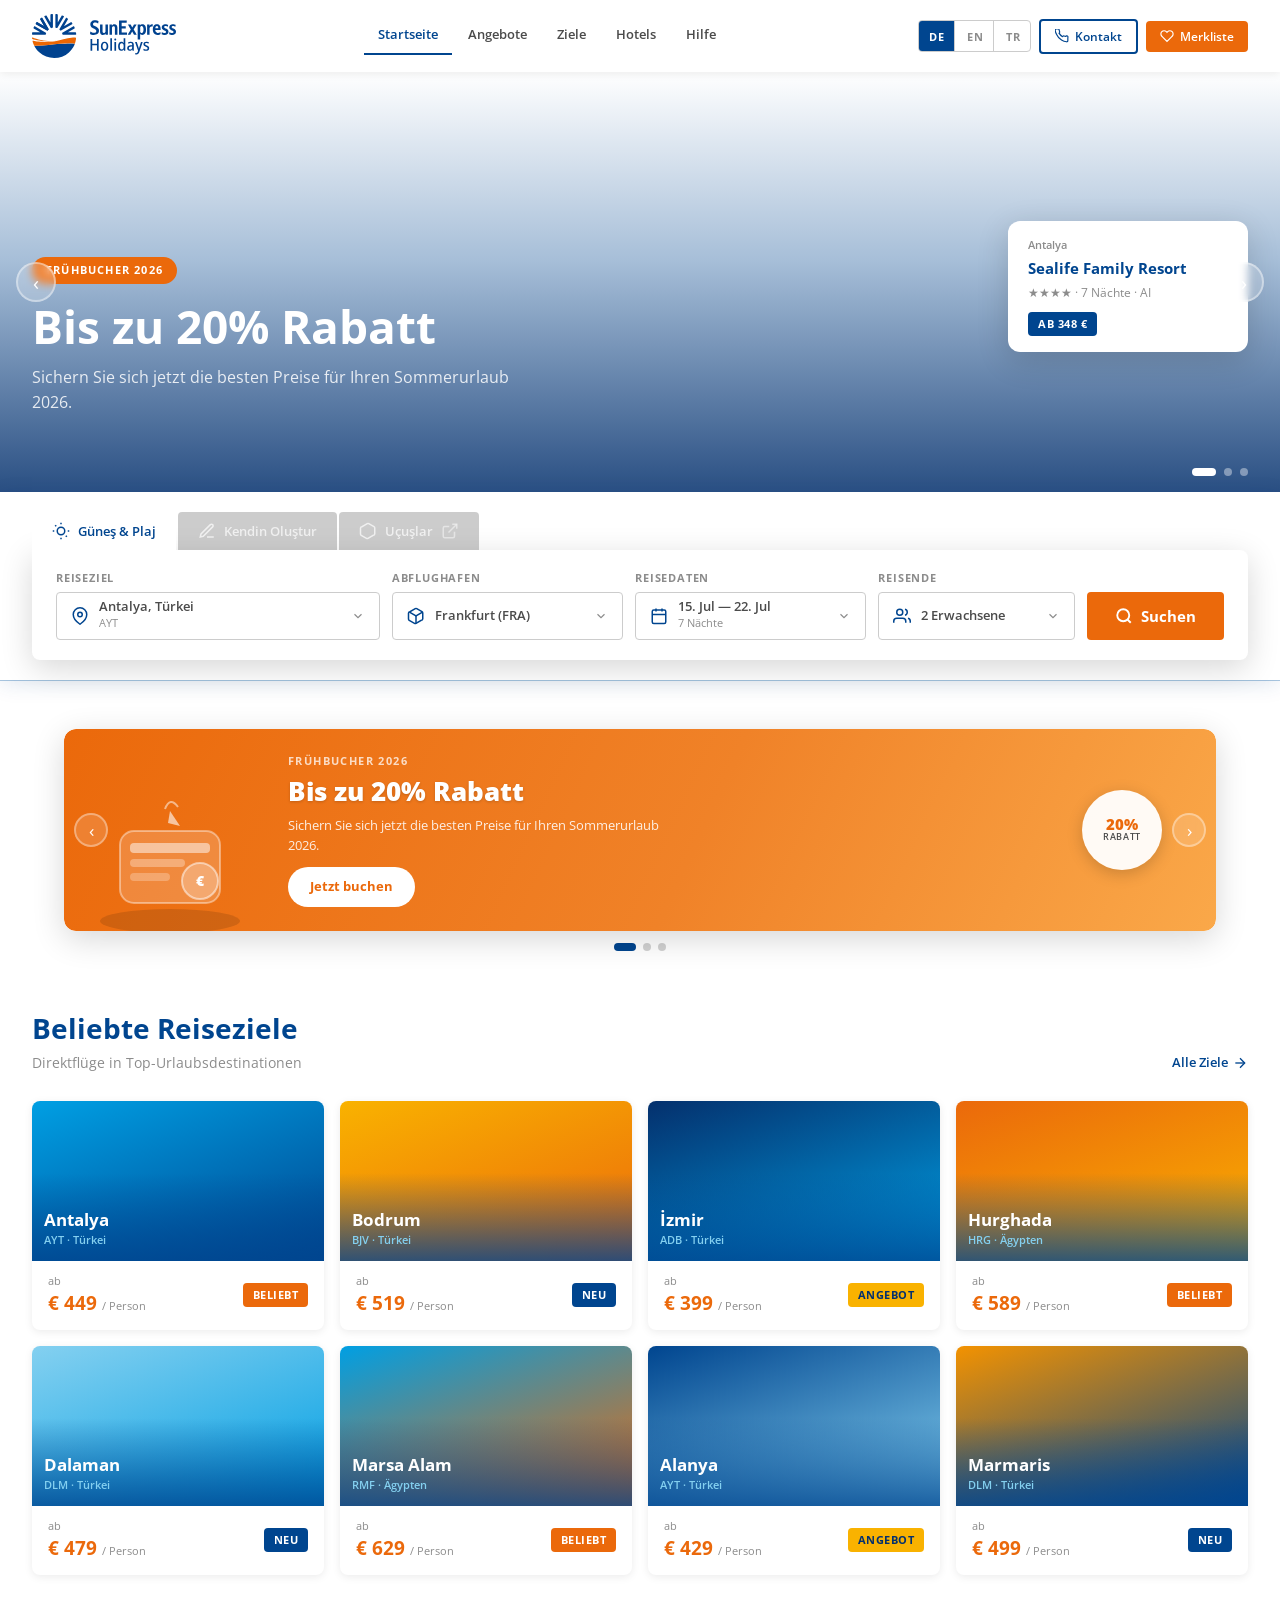
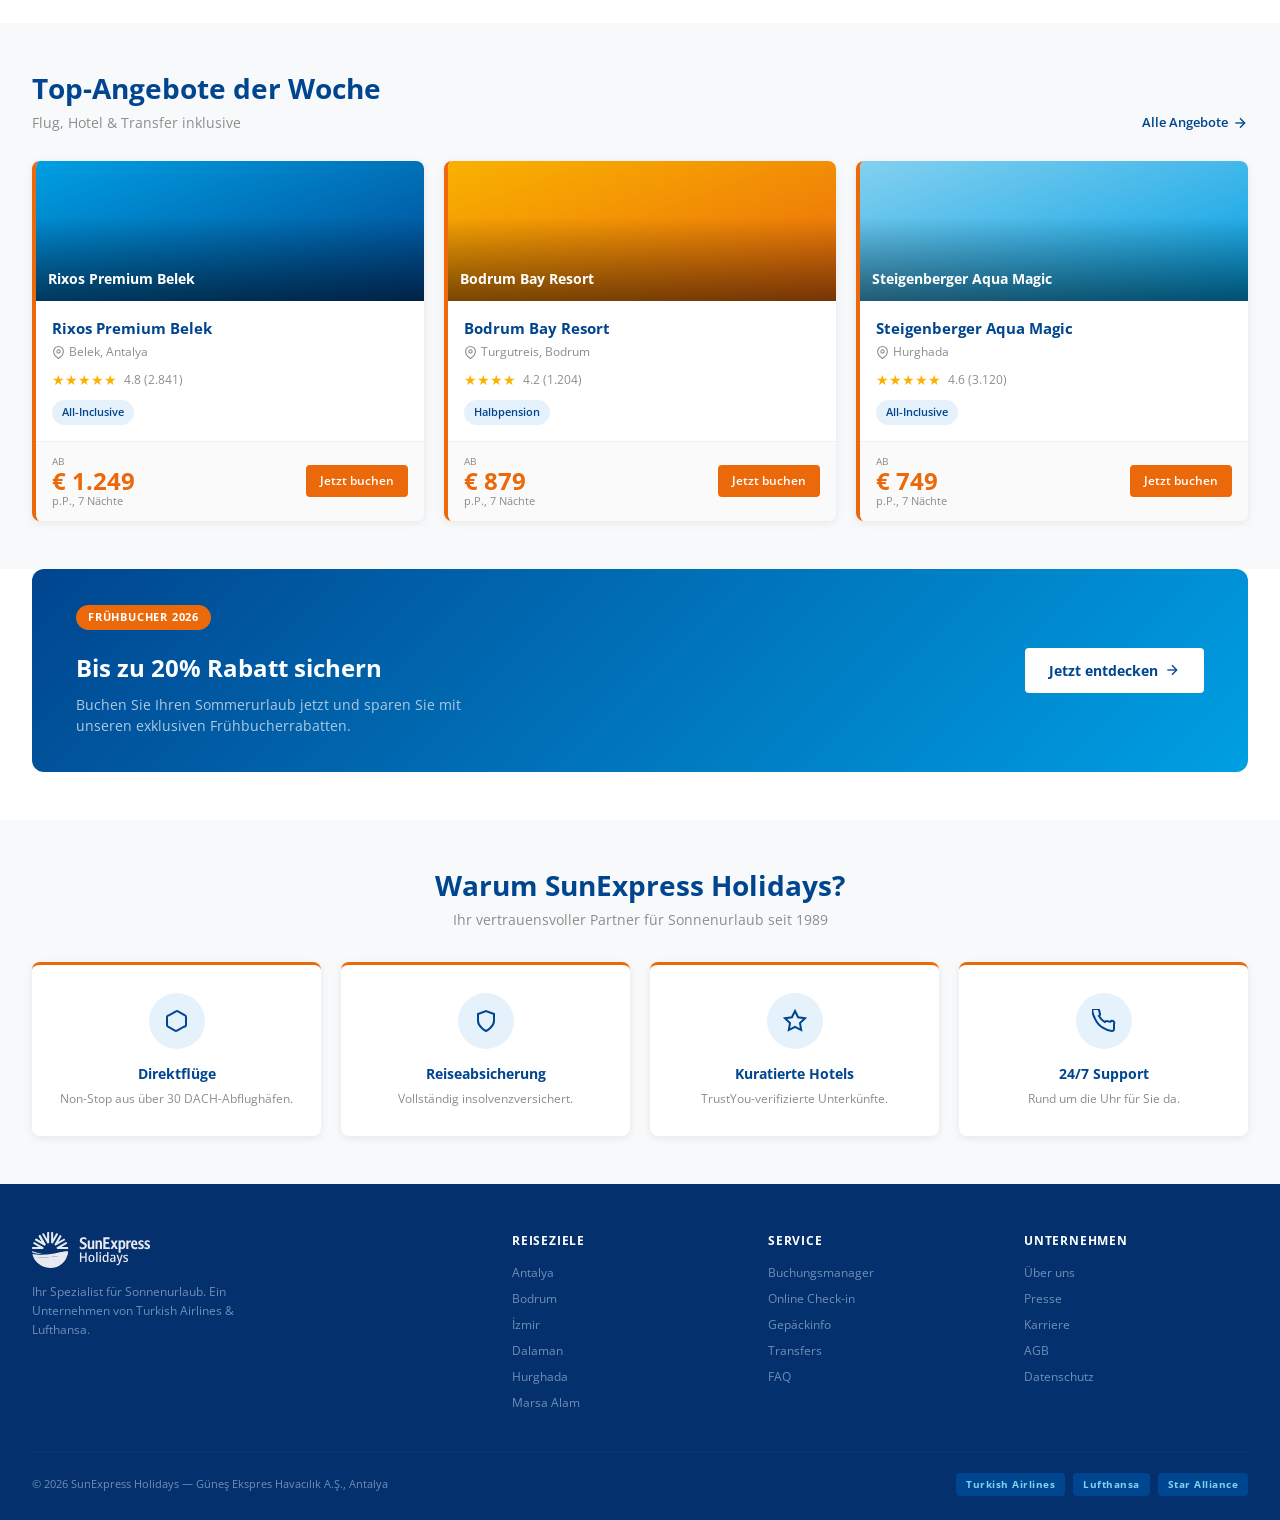
==== commit 7a515012: "fix: move search mask outside hero — prevents teaser overlap" ====
--- a/index.html
+++ b/index.html
@@ -6,16 +6,16 @@
   <link rel="stylesheet" href="shared.css"/>
   <style>
     /* ── HERO SLIDER ── */
-    .hero { position:relative; min-height:520px; display:flex; flex-direction:column; justify-content:flex-end; overflow:hidden; }
+    .hero { position:relative; min-height:420px; display:flex; flex-direction:column; justify-content:flex-end; overflow:hidden; }
     .hero-bg { position:absolute; inset:0; background-size:cover; background-position:center; transition:opacity .8s; }
     .hero-overlay { position:absolute; inset:0; background:linear-gradient(to top,rgba(4,48,109,.85) 0%,rgba(0,69,143,.35) 55%,transparent 100%); }
-    .hero-content { position:relative; z-index:2; padding:0 var(--sp-xl) 0; max-width:680px; }
+    .hero-content { position:relative; z-index:2; padding:0 var(--sp-xl) 40px; max-width:680px; }
     .hero-badge { display:inline-flex; align-items:center; gap:6px; color:#fff; font-size:11px; font-weight:700; letter-spacing:1.2px; text-transform:uppercase; padding:5px 14px; border-radius:var(--r-full); margin-bottom:16px; }
     .hero h1 { font-size:46px; font-weight:700; color:#fff; line-height:1.15; margin-bottom:12px; }
     .hero h1 em { font-style:normal; }
     .hero-sub { font-size:16px; color:rgba(255,255,255,.85); line-height:1.6; margin-bottom:36px; max-width:480px; }
     .hero-feature-card { position:absolute; right:var(--sp-xl); bottom:140px; background:#fff; border-radius:var(--r-xl); box-shadow:var(--sh-xl); padding:16px 20px; min-width:240px; z-index:2; }
-    .search-area { position:relative; z-index:2; padding:0 var(--sp-xl) 0; }
+    .search-bar-wrap { background:#fff; box-shadow:0 4px 20px rgba(0,69,143,.12); padding:20px var(--sp-xl); position:relative; z-index:10; }
 
     /* Slider dots */
     .slider-dots { position:absolute; bottom:16px; right:var(--sp-xl); z-index:3; display:flex; gap:8px; }
@@ -79,8 +79,12 @@
       <h1 id="hero-title"></h1>
       <p class="hero-sub" id="hero-sub"></p>
     </div>
-    <div class="search-area" id="search-mask"></div>
-  </section>
+  </section>
+
+  <!-- Search mask: own sticky bar outside hero -->
+  <div class="search-bar-wrap">
+    <div id="search-mask"></div>
+  </div>
 
   <div class="usp-bar" id="usp-bar"></div>
 
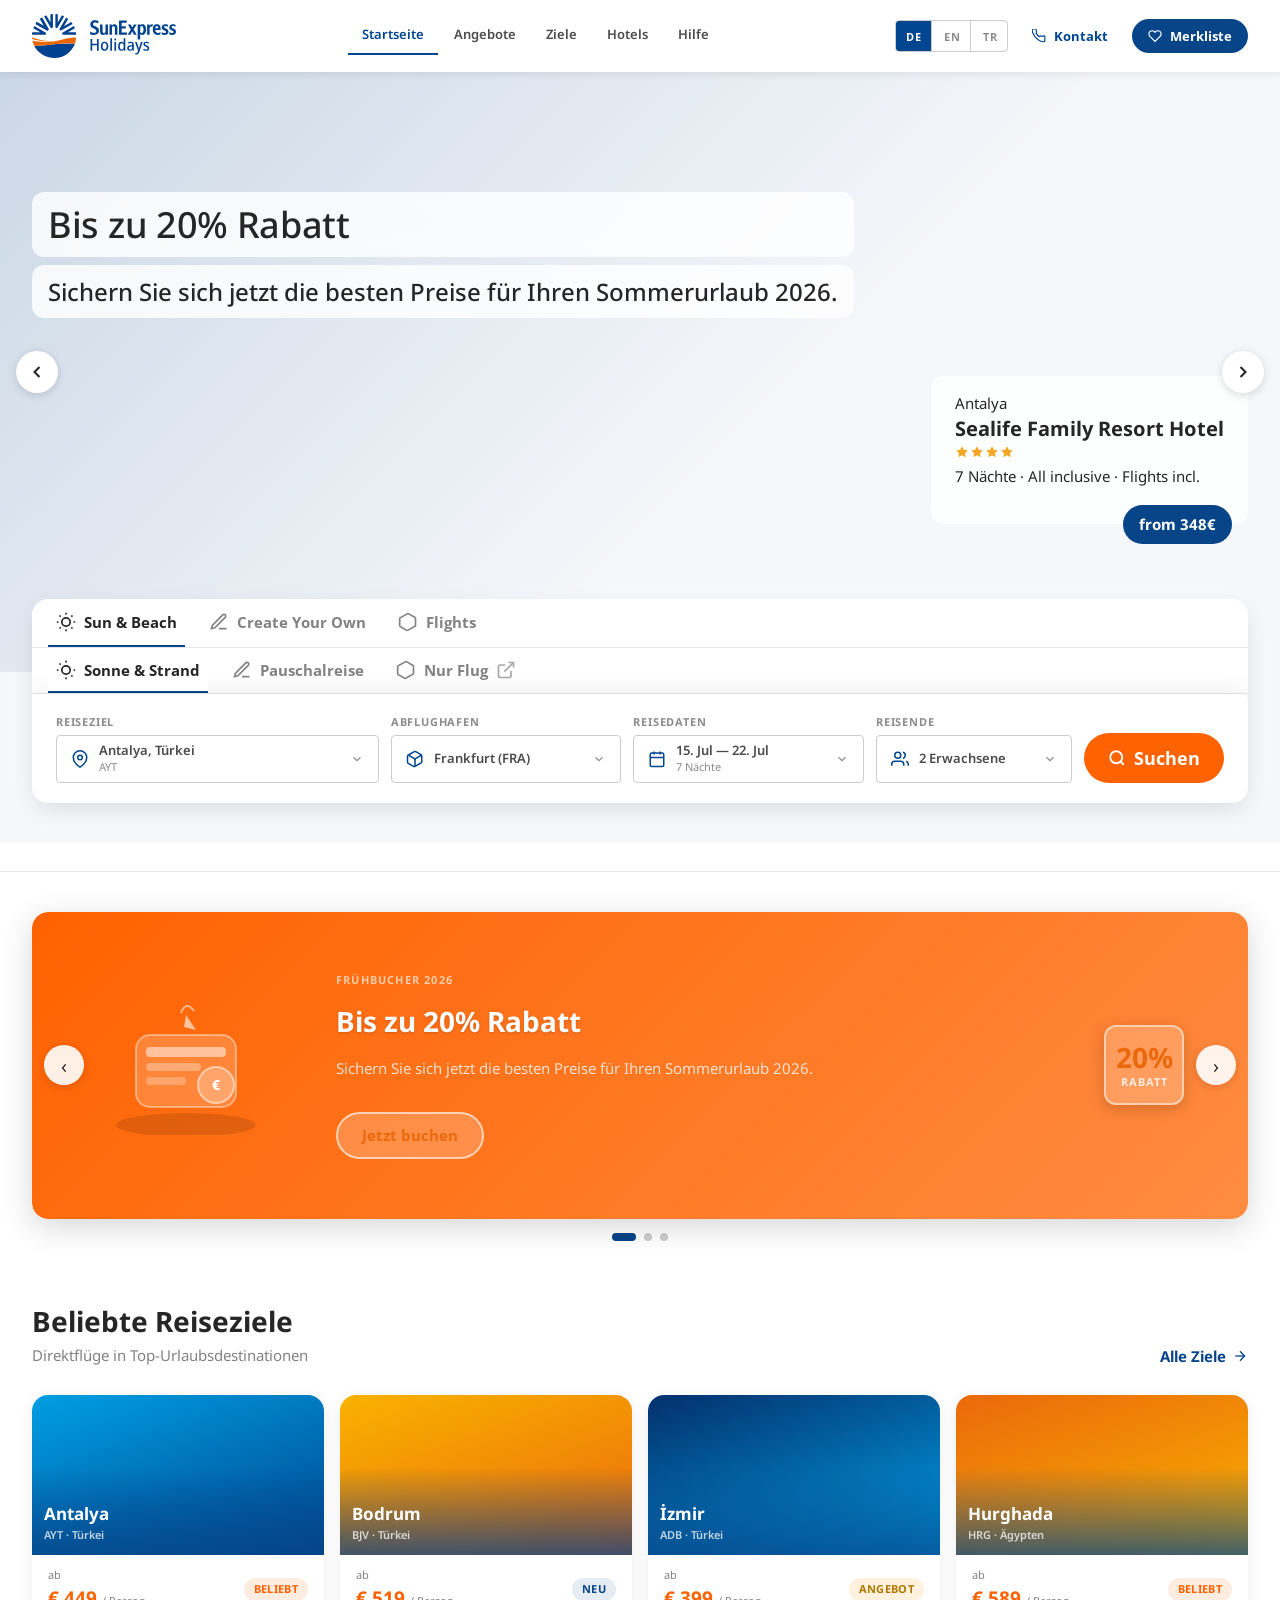
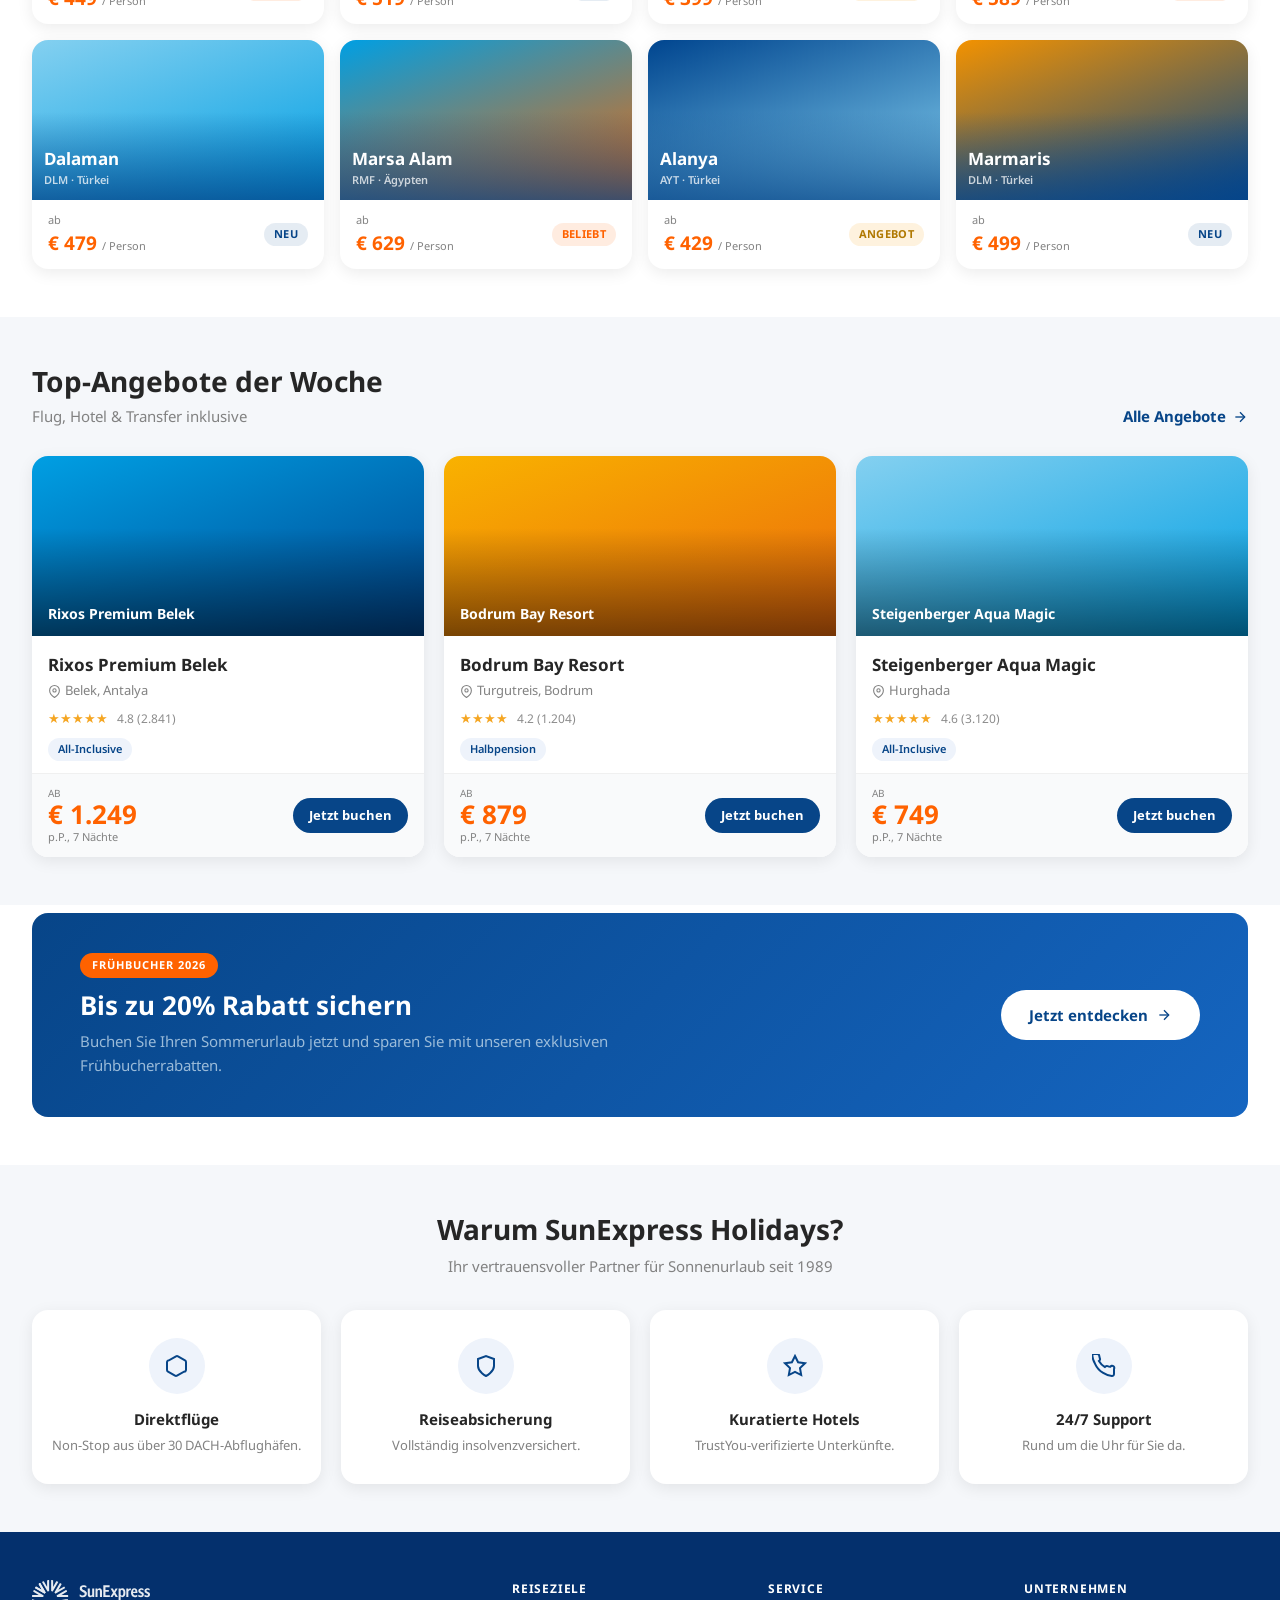
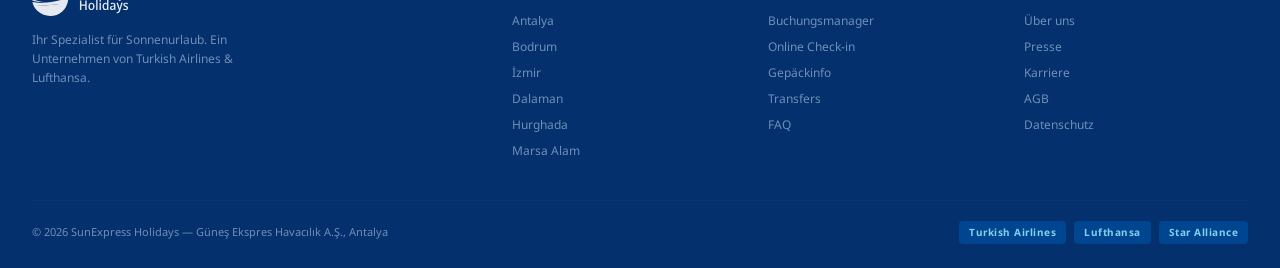
==== commit 278d59b3: "Update index.html" ====
--- a/index.html
+++ b/index.html
@@ -1,381 +1,1145 @@
 <!DOCTYPE html>
 <html lang="de">
 <head>
-  <meta charset="UTF-8"/><meta name="viewport" content="width=device-width,initial-scale=1.0"/>
-  <title>SunExpress Holidays</title>
-  <link rel="stylesheet" href="shared.css"/>
-  <style>
-    /* ── HERO SLIDER ── */
-    .hero { position:relative; min-height:420px; display:flex; flex-direction:column; justify-content:flex-end; overflow:hidden; }
-    .hero-bg { position:absolute; inset:0; background-size:cover; background-position:center; transition:opacity .8s; }
-    .hero-overlay { position:absolute; inset:0; background:linear-gradient(to top,rgba(4,48,109,.85) 0%,rgba(0,69,143,.35) 55%,transparent 100%); }
-    .hero-content { position:relative; z-index:2; padding:0 var(--sp-xl) 40px; max-width:680px; }
-    .hero-badge { display:inline-flex; align-items:center; gap:6px; color:#fff; font-size:11px; font-weight:700; letter-spacing:1.2px; text-transform:uppercase; padding:5px 14px; border-radius:var(--r-full); margin-bottom:16px; }
-    .hero h1 { font-size:46px; font-weight:700; color:#fff; line-height:1.15; margin-bottom:12px; }
-    .hero h1 em { font-style:normal; }
-    .hero-sub { font-size:16px; color:rgba(255,255,255,.85); line-height:1.6; margin-bottom:36px; max-width:480px; }
-    .hero-feature-card { position:absolute; right:var(--sp-xl); bottom:140px; background:#fff; border-radius:var(--r-xl); box-shadow:var(--sh-xl); padding:16px 20px; min-width:240px; z-index:2; }
-    .search-bar-wrap { background:#fff; box-shadow:0 4px 20px rgba(0,69,143,.12); padding:20px var(--sp-xl); position:relative; z-index:10; }
-
-    /* Slider dots */
-    .slider-dots { position:absolute; bottom:16px; right:var(--sp-xl); z-index:3; display:flex; gap:8px; }
-    .slider-dot { width:8px; height:8px; border-radius:50%; background:rgba(255,255,255,.4); cursor:pointer; transition:all .2s; border:none; }
-    .slider-dot.active { background:#fff; width:24px; border-radius:4px; }
-
-    /* Slider nav arrows */
-    .slider-prev, .slider-next { position:absolute; top:50%; transform:translateY(-50%); z-index:3; width:40px; height:40px; border-radius:50%; background:rgba(255,255,255,.2); border:2px solid rgba(255,255,255,.4); color:#fff; font-size:20px; cursor:pointer; display:flex; align-items:center; justify-content:center; transition:all .2s; backdrop-filter:blur(4px); }
-    .slider-prev { left:16px; } .slider-next { right:16px; }
-    .slider-prev:hover, .slider-next:hover { background:rgba(255,255,255,.35); }
-
-    /* Sections */
-    .dest-grid { display:grid; grid-template-columns:repeat(4,1fr); gap:16px; }
-    .dest-card { border-radius:var(--r-lg); overflow:hidden; box-shadow:var(--sh-md); background:#fff; cursor:pointer; transition:box-shadow .2s,transform .2s; display:block; text-decoration:none; }
-    .dest-card:hover { box-shadow:var(--sh-xl); transform:translateY(-3px); }
-    .dest-img { height:160px; position:relative; background-size:cover; background-position:center; }
-    .dest-img-overlay { position:absolute; inset:0; background:linear-gradient(to top,rgba(0,69,143,.8) 0%,transparent 55%); }
-    .dest-img-content { position:absolute; bottom:12px; left:12px; z-index:1; }
-    .dest-name { font-size:17px; font-weight:700; color:#fff; }
-    .dest-country { font-size:11px; color:var(--blue-light); font-weight:600; }
-    .dest-footer { padding:12px 16px; display:flex; align-items:center; justify-content:space-between; }
-    .dest-price { font-size:19px; font-weight:700; color:var(--orange); }
-    .dest-price span { font-size:11px; font-weight:400; color:var(--grey-3); }
-    .offer-grid { display:grid; grid-template-columns:repeat(3,1fr); gap:20px; }
-    .offer-card { background:#fff; border-radius:var(--r-lg); box-shadow:var(--sh-md); overflow:hidden; border-left:4px solid var(--orange); transition:box-shadow .2s,transform .15s; }
-    .offer-card:hover { box-shadow:var(--sh-lg); transform:translateY(-2px); }
-    .offer-img { height:140px; position:relative; background-size:cover; background-position:center; display:flex; align-items:flex-end; padding:12px; }
-    .offer-img-overlay { position:absolute; inset:0; background:linear-gradient(to top,rgba(0,0,0,.5) 0%,transparent 60%); }
-    .offer-img-name { position:relative; z-index:1; font-size:14px; font-weight:700; color:#fff; }
-    .offer-body { padding:16px; }
-    .offer-hotel { font-size:15px; font-weight:700; color:var(--blue); margin-bottom:4px; }
-    .offer-dest { font-size:12px; color:var(--grey-3); margin-bottom:8px; display:flex; align-items:center; gap:4px; }
-    .offer-tags { display:flex; gap:6px; flex-wrap:wrap; margin-top:10px; }
-    .offer-footer { display:flex; align-items:center; justify-content:space-between; padding:12px 16px; background:var(--bg); border-top:1px solid var(--grey-1); }
-    .offer-price-val { font-size:24px; font-weight:700; color:var(--orange); line-height:1; }
-    .offer-price-pp { font-size:11px; color:var(--grey-3); }
-    .why-grid { display:grid; grid-template-columns:repeat(4,1fr); gap:20px; margin-top:32px; }
-    .why-card { background:#fff; border-radius:var(--r-lg); padding:28px 20px; text-align:center; box-shadow:var(--sh-md); border-top:3px solid var(--orange); }
-    .why-icon { width:56px; height:56px; border-radius:50%; background:var(--greyblue-2); display:flex; align-items:center; justify-content:center; margin:0 auto 14px; color:var(--blue); }
-    .why-card h4 { font-size:14px; font-weight:700; color:var(--blue); margin-bottom:6px; }
-    .why-card p { font-size:12px; color:var(--grey-3); line-height:1.5; }
-  </style>
+<meta charset="UTF-8"/><meta name="viewport" content="width=device-width,initial-scale=1.0"/>
+<title>SunExpress Holidays</title>
+<link rel="preconnect" href="https://fonts.googleapis.com"/>
+<link rel="preconnect" href="https://fonts.gstatic.com" crossorigin/>
+<link href="https://fonts.googleapis.com/css2?family=Noto+Sans:wght@400;500;700&display=swap" rel="stylesheet"/>
+<link rel="stylesheet" href="shared.css"/>
+<style>
+
+/* ─────────────────────────────────────────
+   DESIGN TOKENS  (matches Figma variables)
+───────────────────────────────────────── */
+:root {
+  --color-primary:        #074588;
+  --color-secondary:      #ff6200;
+  --color-text-dark:      #262626;
+  --color-text-mid:       #616161;
+  --color-text-muted:     #828282;
+  --color-surface-white:  #ffffff;
+  --color-bg:             #f5f7fa;
+  --color-border-input:   #828282;
+  --color-star:           #f5a623;
+
+  --radius-full:   9999px;
+  --radius-btn:    9999px;
+  --radius-input:  12px;
+  --radius-card:   16px;
+  --radius-sm:     12px;
+
+  --shadow-search: 0 8px 24px -4px rgba(0,0,0,.12);
+  --shadow-card:   0 4px 16px rgba(0,0,0,.08);
+  --shadow-xl:     0 12px 40px rgba(0,0,0,.14);
+
+  --font-primary: 'Noto Sans', sans-serif;
+  --sp-page: 240px; /* side padding to 1440px grid */
+}
+
+*, *::before, *::after { box-sizing: border-box; margin: 0; padding: 0; }
+body { font-family: var(--font-primary); color: var(--color-text-dark); background: var(--color-bg); }
+
+/* ─────────────────────────────────────────
+   HERO  (full-width slider, 600px tall)
+───────────────────────────────────────── */
+.hero {
+  position: relative;
+  width: 100%;
+  height: 600px;
+  overflow: hidden;
+  display: flex;
+  flex-direction: column;
+}
+
+/* Background image fills the hero */
+.hero-bg {
+  position: absolute;
+  inset: 0;
+  background-size: cover;
+  background-position: center;
+  transition: opacity .8s ease;
+}
+
+/* Subtle bottom-left gradient for text legibility */
+.hero-overlay {
+  position: absolute;
+  inset: 0;
+  background: linear-gradient(
+    135deg,
+    rgba(7,69,136,.18) 0%,
+    transparent 60%
+  );
+  pointer-events: none;
+}
+
+/* ── Hero headline badges (top-left, glass) ── */
+.hero-headlines {
+  position: absolute;
+  top: 120px;
+  left: 32px;
+  z-index: 4;
+  display: flex;
+  flex-direction: column;
+  gap: 8px;
+}
+.hero-headline-badge {
+  display: inline-block;
+  background: rgba(255,255,255,.80);
+  backdrop-filter: blur(8px);
+  -webkit-backdrop-filter: blur(8px);
+  border-radius: var(--radius-sm);
+  padding: 12px 16px;
+  color: var(--color-text-dark);
+  white-space: nowrap;
+}
+.hero-headline-badge.main {
+  font-size: 36px;
+  font-weight: 500;
+  line-height: 41px;
+  letter-spacing: -.3px;
+}
+.hero-headline-badge.sub {
+  font-size: 24px;
+  font-weight: 500;
+  line-height: 29px;
+}
+
+/* ── Offer block (bottom-right, glass) ── */
+.hero-offer {
+  position: absolute;
+  bottom: 148px;   /* sits just above search mask */
+  right: 32px;
+  z-index: 4;
+  background: rgba(255,255,255,.80);
+  backdrop-filter: blur(8px);
+  -webkit-backdrop-filter: blur(8px);
+  border-radius: var(--radius-sm);
+  padding: 16px 24px 36px;
+  min-width: 239px;
+  cursor: pointer;
+  text-decoration: none;
+}
+.hero-offer-dest {
+  font-size: 15px;
+  font-weight: 400;
+  color: var(--color-text-dark);
+  line-height: 23px;
+}
+.hero-offer-name {
+  font-size: 20px;
+  font-weight: 700;
+  color: var(--color-text-dark);
+  line-height: 24px;
+  margin: 2px 0 4px;
+}
+.hero-offer-stars {
+  display: flex;
+  gap: 1px;
+  margin-bottom: 6px;
+}
+.hero-offer-star {
+  width: 14px;
+  height: 14px;
+  color: var(--color-star);
+  fill: var(--color-star);
+}
+.hero-offer-details {
+  font-size: 15px;
+  color: var(--color-text-dark);
+  line-height: 23px;
+}
+.hero-offer-price-btn {
+  position: absolute;
+  bottom: -20px;
+  right: 16px;
+  background: var(--color-primary);
+  color: #fff;
+  font-size: 15px;
+  font-weight: 700;
+  line-height: 23px;
+  padding: 8px 16px;
+  border-radius: var(--radius-btn);
+  border: none;
+  cursor: pointer;
+  white-space: nowrap;
+  text-decoration: none;
+  display: inline-block;
+}
+
+/* ── Slider arrows ── */
+.slider-arrow {
+  position: absolute;
+  top: 50%;
+  transform: translateY(-50%);
+  z-index: 5;
+  width: 42px;
+  height: 42px;
+  border-radius: var(--radius-full);
+  background: var(--color-surface-white);
+  border: none;
+  cursor: pointer;
+  display: flex;
+  align-items: center;
+  justify-content: center;
+  box-shadow: 0 2px 8px rgba(0,0,0,.15);
+  transition: background .15s, transform .15s;
+  color: var(--color-text-dark);
+}
+.slider-arrow:hover { background: #f0f0f0; transform: translateY(-50%) scale(1.05); }
+.slider-arrow.prev { left: 16px; }
+.slider-arrow.next { right: 16px; }
+.slider-arrow svg { width: 20px; height: 20px; }
+
+/* ── Slider dots ── */
+.slider-dots {
+  position: absolute;
+  bottom: 16px;
+  left: 50%;
+  transform: translateX(-50%);
+  z-index: 5;
+  display: flex;
+  gap: 8px;
+}
+.slider-dot {
+  width: 8px; height: 8px;
+  border-radius: 50%;
+  background: rgba(255,255,255,.45);
+  border: none;
+  cursor: pointer;
+  transition: all .25s;
+  padding: 0;
+}
+.slider-dot.active { background: #fff; width: 24px; border-radius: 4px; }
+
+/* ─────────────────────────────────────────
+   SEARCH MASK  (floating card below hero)
+───────────────────────────────────────── */
+.search-mask-wrap {
+  position: relative;
+  z-index: 10;
+  display: flex;
+  justify-content: center;
+  margin-top: -73px;   /* overlaps hero bottom – matches Figma */
+  padding: 0 32px 40px;
+}
+.search-mask {
+  background: var(--color-surface-white);
+  border-radius: var(--radius-card);
+  box-shadow: var(--shadow-search);
+  width: 100%;
+  max-width: 1440px;
+  overflow: hidden;
+}
+
+/* Tab nav */
+.search-tabs {
+  display: flex;
+  gap: 16px;
+  padding: 0 16px;
+  border-bottom: 1px solid #e8e8e8;
+}
+.search-tab {
+  display: flex;
+  align-items: center;
+  gap: 8px;
+  padding: 12px 8px 11px;
+  font-size: 15px;
+  font-weight: 700;
+  color: var(--color-text-muted);
+  background: none;
+  border: none;
+  border-bottom: 2px solid transparent;
+  cursor: pointer;
+  transition: color .15s;
+  text-decoration: none;
+  white-space: nowrap;
+}
+.search-tab.active {
+  color: var(--color-text-dark);
+  border-bottom-color: var(--color-primary);
+}
+.search-tab svg { width: 20px; height: 20px; flex-shrink: 0; }
+
+/* Inputs row */
+.search-inputs {
+  display: flex;
+  align-items: center;
+  gap: 16px;
+  padding: 16px;
+}
+.search-input {
+  flex: 1;
+  display: flex;
+  align-items: center;
+  gap: 11px;
+  border: 1px solid var(--color-border-input);
+  border-radius: var(--radius-input);
+  padding: 5px 16px;
+  background: var(--color-surface-white);
+  cursor: pointer;
+  transition: border-color .15s, box-shadow .15s;
+  min-width: 0;
+}
+.search-input:hover { border-color: var(--color-primary); box-shadow: 0 0 0 2px rgba(7,69,136,.08); }
+.search-input svg { width: 20px; height: 20px; flex-shrink: 0; color: var(--color-text-mid); }
+.search-input-text { display: flex; flex-direction: column; min-width: 0; flex: 1; }
+.search-input-label {
+  font-size: 13px;
+  color: var(--color-text-mid);
+  line-height: 20px;
+  font-weight: 400;
+}
+.search-input-value {
+  font-size: 15px;
+  color: var(--color-text-dark);
+  line-height: 23px;
+  white-space: nowrap;
+  overflow: hidden;
+  text-overflow: ellipsis;
+}
+.search-btn {
+  background: var(--color-secondary);
+  color: #fff;
+  font-size: 18px;
+  font-weight: 700;
+  line-height: 25px;
+  padding: 12px 24px;
+  height: 50px;
+  border-radius: var(--radius-btn);
+  border: none;
+  cursor: pointer;
+  min-width: 140px;
+  flex-shrink: 0;
+  transition: background .15s, transform .1s;
+}
+.search-btn:hover { background: #e85500; transform: scale(1.02); }
+
+/* ─────────────────────────────────────────
+   USP BAR
+───────────────────────────────────────── */
+.usp-bar {
+  display: flex;
+  justify-content: center;
+  gap: 32px;
+  padding: 14px 32px;
+  background: var(--color-surface-white);
+  border-bottom: 1px solid #e8e8e8;
+}
+.usp-item {
+  display: flex;
+  align-items: center;
+  gap: 8px;
+  font-size: 13px;
+  font-weight: 600;
+  color: var(--color-text-dark);
+}
+.usp-item svg { color: var(--color-primary); }
+
+/* ─────────────────────────────────────────
+   PAGE SECTIONS  (max 1440px centred)
+───────────────────────────────────────── */
+.page-section {
+  padding: 48px 32px;
+  max-width: calc(1440px + 64px);
+  margin: 0 auto;
+}
+.section-header {
+  display: flex;
+  align-items: flex-end;
+  justify-content: space-between;
+  margin-bottom: 28px;
+}
+.section-title {
+  font-size: 28px;
+  font-weight: 700;
+  color: var(--color-text-dark);
+  line-height: 1.2;
+}
+.section-sub {
+  font-size: 15px;
+  color: var(--color-text-muted);
+  margin-top: 4px;
+  line-height: 23px;
+}
+.link-more {
+  display: flex;
+  align-items: center;
+  gap: 6px;
+  font-size: 15px;
+  font-weight: 700;
+  color: var(--color-primary);
+  text-decoration: none;
+  white-space: nowrap;
+}
+.link-more:hover { text-decoration: underline; }
+.link-more svg { width: 16px; height: 16px; }
+
+/* ─────────────────────────────────────────
+   TEASER SLIDER  (promo cards)
+───────────────────────────────────────── */
+.bg-white { background: var(--color-surface-white); }
+.bg-grey  { background: #f5f7fa; }
+
+.teaser-slider { overflow: hidden; border-radius: var(--radius-card); }
+.teaser-track {
+  display: flex;
+  transition: transform .45s cubic-bezier(.4,0,.2,1);
+}
+.teaser-slide {
+  flex: 0 0 100%;
+  display: flex;
+  align-items: center;
+  gap: 32px;
+  padding: 36px 48px;
+  border-radius: var(--radius-card);
+  min-height: 200px;
+  position: relative;
+  overflow: hidden;
+}
+.tsr-orange { background: linear-gradient(135deg, #ff6200 0%, #ff8c42 100%); }
+.tsr-blue   { background: linear-gradient(135deg, #074588 0%, #1565c0 100%); }
+.tsr-teal   { background: linear-gradient(135deg, #006d6d 0%, #00979a 100%); }
+
+.tsr-art { flex-shrink: 0; width: 160px; height: 140px; }
+.tsr-art svg { width: 100%; height: 100%; }
+
+.tsr-body { flex: 1; color: #fff; }
+.tsr-eyebrow { font-size: 11px; font-weight: 700; letter-spacing: 1.2px; text-transform: uppercase; opacity: .85; margin-bottom: 8px; }
+.tsr-title { font-size: 28px; font-weight: 700; line-height: 1.2; margin-bottom: 10px; }
+.tsr-title em { font-style: normal; opacity: .9; }
+.tsr-sub { font-size: 15px; line-height: 1.6; opacity: .88; margin-bottom: 20px; max-width: 480px; }
+.tsr-actions { display: flex; gap: 12px; }
+.tsr-cta {
+  background: rgba(255,255,255,.2);
+  border: 2px solid rgba(255,255,255,.6);
+  color: #fff;
+  font-size: 15px;
+  font-weight: 700;
+  padding: 10px 24px;
+  border-radius: var(--radius-btn);
+  text-decoration: none;
+  transition: background .15s;
+}
+.tsr-cta:hover { background: rgba(255,255,255,.32); }
+
+.tsr-right { margin-left: auto; display: flex; flex-direction: column; align-items: flex-end; gap: 16px; flex-shrink: 0; }
+.tsr-stamp {
+  background: rgba(255,255,255,.2);
+  border: 2px solid rgba(255,255,255,.5);
+  border-radius: 12px;
+  padding: 12px 20px;
+  text-align: center;
+  color: #fff;
+}
+.tsr-stamp-num { font-size: 28px; font-weight: 700; line-height: 1; }
+.tsr-stamp-lbl { font-size: 11px; font-weight: 700; letter-spacing: 1px; text-transform: uppercase; opacity: .8; margin-top: 4px; }
+
+.tsr-countdown { display: flex; gap: 8px; }
+.tsr-unit { text-align: center; background: rgba(255,255,255,.15); border-radius: 8px; padding: 8px 10px; color: #fff; }
+.tsr-unit-num { font-size: 22px; font-weight: 700; line-height: 1; }
+.tsr-unit-lbl { font-size: 10px; font-weight: 700; letter-spacing: .5px; text-transform: uppercase; opacity: .75; margin-top: 2px; }
+
+.tsr-dots { display: flex; justify-content: center; gap: 8px; margin-top: 14px; }
+.tsr-dot {
+  width: 8px; height: 8px; border-radius: 50%;
+  background: #ccc; border: none; cursor: pointer; transition: all .25s; padding: 0;
+}
+.tsr-dot.active { background: var(--color-primary); width: 24px; border-radius: 4px; }
+
+.tsr-arrow {
+  position: absolute;
+  top: 50%;
+  transform: translateY(-50%);
+  z-index: 3;
+  width: 40px; height: 40px;
+  border-radius: 50%;
+  background: rgba(255,255,255,.9);
+  border: none;
+  font-size: 20px;
+  cursor: pointer;
+  display: flex; align-items: center; justify-content: center;
+  box-shadow: 0 2px 8px rgba(0,0,0,.15);
+  transition: background .15s;
+  color: var(--color-text-dark);
+}
+.tsr-arrow:hover { background: #fff; }
+.tsr-arrow-prev { left: 12px; }
+.tsr-arrow-next { right: 12px; }
+
+/* ─────────────────────────────────────────
+   DESTINATION GRID  (4 cols)
+───────────────────────────────────────── */
+.dest-grid {
+  display: grid;
+  grid-template-columns: repeat(4, 1fr);
+  gap: 16px;
+}
+.dest-card {
+  border-radius: var(--radius-card);
+  overflow: hidden;
+  box-shadow: var(--shadow-card);
+  background: var(--color-surface-white);
+  cursor: pointer;
+  transition: box-shadow .2s, transform .2s;
+  display: block;
+  text-decoration: none;
+}
+.dest-card:hover { box-shadow: var(--shadow-xl); transform: translateY(-3px); }
+
+.dest-img {
+  height: 160px;
+  position: relative;
+  background-size: cover;
+  background-position: center;
+}
+.dest-img-overlay {
+  position: absolute; inset: 0;
+  background: linear-gradient(to top, rgba(7,69,136,.75) 0%, transparent 55%);
+}
+.dest-img-content { position: absolute; bottom: 12px; left: 12px; z-index: 1; }
+.dest-name { font-size: 17px; font-weight: 700; color: #fff; }
+.dest-country { font-size: 11px; color: rgba(255,255,255,.75); font-weight: 600; }
+
+.dest-footer {
+  padding: 12px 16px;
+  display: flex;
+  align-items: center;
+  justify-content: space-between;
+}
+.dest-price { font-size: 19px; font-weight: 700; color: var(--color-secondary); }
+.dest-price span { font-size: 11px; font-weight: 400; color: var(--color-text-muted); }
+
+/* ─────────────────────────────────────────
+   OFFER GRID  (3 cols – freshMS Simple Hotel Teaser)
+───────────────────────────────────────── */
+.offer-grid {
+  display: grid;
+  grid-template-columns: repeat(3, 1fr);
+  gap: 20px;
+}
+.offer-card {
+  background: var(--color-surface-white);
+  border-radius: var(--radius-card);
+  box-shadow: var(--shadow-card);
+  overflow: hidden;
+  transition: box-shadow .2s, transform .15s;
+}
+.offer-card:hover { box-shadow: var(--shadow-xl); transform: translateY(-2px); }
+
+.offer-img {
+  height: 180px;
+  position: relative;
+  background-size: cover;
+  background-position: center;
+  display: flex;
+  align-items: flex-end;
+  padding: 12px 16px;
+}
+.offer-img-overlay {
+  position: absolute; inset: 0;
+  background: linear-gradient(to top, rgba(0,0,0,.5) 0%, transparent 60%);
+}
+.offer-img-name { position: relative; z-index: 1; font-size: 14px; font-weight: 700; color: #fff; }
+
+.offer-body { padding: 16px 16px 12px; }
+.offer-hotel { font-size: 17px; font-weight: 700; color: var(--color-text-dark); margin-bottom: 4px; }
+.offer-dest  { font-size: 13px; color: var(--color-text-muted); margin-bottom: 8px; display: flex; align-items: center; gap: 4px; }
+.offer-stars { display: flex; align-items: center; gap: 6px; font-size: 13px; }
+.offer-score { color: var(--color-text-muted); }
+.offer-tags  { display: flex; gap: 6px; flex-wrap: wrap; margin-top: 10px; }
+
+.offer-footer {
+  display: flex;
+  align-items: center;
+  justify-content: space-between;
+  padding: 12px 16px;
+  background: #f9fafb;
+  border-top: 1px solid #f0f0f0;
+}
+.offer-price-val { font-size: 26px; font-weight: 700; color: var(--color-secondary); line-height: 1; }
+.offer-price-pp  { font-size: 11px; color: var(--color-text-muted); margin-top: 2px; }
+
+/* ─────────────────────────────────────────
+   PROMO CARD  (full-width banner)
+───────────────────────────────────────── */
+.promo-card {
+  background: linear-gradient(135deg, var(--color-primary) 0%, #1565c0 100%);
+  border-radius: var(--radius-card);
+  padding: 40px 48px;
+  display: flex;
+  align-items: center;
+  justify-content: space-between;
+  gap: 32px;
+  color: #fff;
+}
+.promo-badge {
+  display: inline-block;
+  background: var(--color-secondary);
+  color: #fff;
+  font-size: 11px;
+  font-weight: 700;
+  letter-spacing: 1px;
+  text-transform: uppercase;
+  padding: 4px 12px;
+  border-radius: var(--radius-btn);
+  margin-bottom: 12px;
+}
+.promo-card h3 { font-size: 26px; font-weight: 700; line-height: 1.2; margin-bottom: 8px; }
+.promo-card p  { font-size: 15px; opacity: .88; line-height: 1.6; max-width: 560px; }
+.btn-white {
+  background: #fff;
+  color: var(--color-primary);
+  font-size: 15px;
+  font-weight: 700;
+  padding: 14px 28px;
+  border-radius: var(--radius-btn);
+  text-decoration: none;
+  white-space: nowrap;
+  flex-shrink: 0;
+  display: flex;
+  align-items: center;
+  gap: 8px;
+  transition: background .15s;
+}
+.btn-white:hover { background: #f0f4ff; }
+
+/* ─────────────────────────────────────────
+   WHY GRID  (4 cols – Quality Teaser)
+───────────────────────────────────────── */
+.why-grid {
+  display: grid;
+  grid-template-columns: repeat(4, 1fr);
+  gap: 20px;
+  margin-top: 32px;
+}
+.why-card {
+  background: var(--color-surface-white);
+  border-radius: var(--radius-card);
+  padding: 28px 20px;
+  text-align: center;
+  box-shadow: var(--shadow-card);
+}
+.why-icon {
+  width: 56px; height: 56px;
+  border-radius: 50%;
+  background: #eef3fb;
+  display: flex;
+  align-items: center;
+  justify-content: center;
+  margin: 0 auto 14px;
+  color: var(--color-primary);
+}
+.why-card h4 { font-size: 15px; font-weight: 700; color: var(--color-text-dark); margin-bottom: 6px; }
+.why-card p  { font-size: 13px; color: var(--color-text-muted); line-height: 1.5; }
+
+/* ─────────────────────────────────────────
+   BADGES / TAGS  (shared)
+───────────────────────────────────────── */
+.badge {
+  display: inline-flex;
+  align-items: center;
+  padding: 3px 10px;
+  border-radius: var(--radius-btn);
+  font-size: 11px;
+  font-weight: 700;
+  letter-spacing: .3px;
+}
+.badge-orange { background: rgba(255,98,0,.12); color: var(--color-secondary); }
+.badge-blue   { background: rgba(7,69,136,.10); color: var(--color-primary); }
+.badge-yellow { background: rgba(245,166,35,.15); color: #b07800; }
+.tag {
+  padding: 3px 10px;
+  background: #eef3fb;
+  color: var(--color-primary);
+  border-radius: var(--radius-btn);
+  font-size: 11px;
+  font-weight: 600;
+}
+
+/* BTN */
+.btn { display: inline-flex; align-items: center; gap: 8px; padding: 10px 20px; border-radius: var(--radius-btn); font-size: 14px; font-weight: 700; text-decoration: none; border: none; cursor: pointer; transition: background .15s, transform .1s; }
+.btn-primary { background: var(--color-primary); color: #fff; }
+.btn-primary:hover { background: #0a3d77; transform: scale(1.02); }
+.btn-sm { padding: 8px 16px; font-size: 13px; }
+
+/* STARS inline orange */
+.stars { display: flex; align-items: center; gap: 4px; }
+.stars-val { color: var(--color-star); font-size: 13px; }
+.score { font-size: 12px; color: var(--color-text-muted); }
+
+</style>
 </head>
 <body>
-  <div id="site-header" data-page="home"></div>
-
-  <section class="hero" id="hero">
-    <div class="hero-bg" id="hero-bg"></div>
-    <div class="hero-overlay"></div>
-    <button class="slider-prev" onclick="slidePrev()">‹</button>
-    <button class="slider-next" onclick="slideNext()">›</button>
-    <div class="slider-dots" id="slider-dots"></div>
-    <div class="hero-feature-card">
-      <div style="font-size:11px;color:var(--grey-3);font-weight:600">Antalya</div>
-      <div style="font-size:15px;font-weight:700;color:var(--blue);margin:4px 0">Sealife Family Resort</div>
-      <div style="font-size:12px;color:var(--grey-3);margin-bottom:10px">★★★★ · 7 <span id="fc-nights"></span> · AI</div>
-      <span class="badge badge-blue">ab 348 €</span>
+
+<!-- ── SITE HEADER (injected by components.js) ── -->
+<div id="site-header" data-page="home"></div>
+
+<!-- ══════════════════════════════════════════
+     HERO SLIDER
+══════════════════════════════════════════ -->
+<section class="hero" id="hero">
+  <div class="hero-bg" id="hero-bg"></div>
+  <div class="hero-overlay"></div>
+
+  <!-- Headline badges top-left -->
+  <div class="hero-headlines">
+    <span class="hero-headline-badge main" id="hero-title"></span>
+    <span class="hero-headline-badge sub" id="hero-sub"></span>
+  </div>
+
+  <!-- Offer block bottom-right -->
+  <a href="hotel.html" class="hero-offer" id="hero-offer-card">
+    <div class="hero-offer-dest">Antalya</div>
+    <div class="hero-offer-name">Sealife Family Resort Hotel</div>
+    <div class="hero-offer-stars">
+      <svg class="hero-offer-star" viewBox="0 0 24 24"><polygon points="12 2 15.09 8.26 22 9.27 17 14.14 18.18 21.02 12 17.77 5.82 21.02 7 14.14 2 9.27 8.91 8.26 12 2"/></svg>
+      <svg class="hero-offer-star" viewBox="0 0 24 24"><polygon points="12 2 15.09 8.26 22 9.27 17 14.14 18.18 21.02 12 17.77 5.82 21.02 7 14.14 2 9.27 8.91 8.26 12 2"/></svg>
+      <svg class="hero-offer-star" viewBox="0 0 24 24"><polygon points="12 2 15.09 8.26 22 9.27 17 14.14 18.18 21.02 12 17.77 5.82 21.02 7 14.14 2 9.27 8.91 8.26 12 2"/></svg>
+      <svg class="hero-offer-star" viewBox="0 0 24 24"><polygon points="12 2 15.09 8.26 22 9.27 17 14.14 18.18 21.02 12 17.77 5.82 21.02 7 14.14 2 9.27 8.91 8.26 12 2"/></svg>
     </div>
-    <div class="hero-content">
-      <div class="hero-badge" id="hero-badge"></div>
-      <h1 id="hero-title"></h1>
-      <p class="hero-sub" id="hero-sub"></p>
+    <div class="hero-offer-details">7 <span id="fc-nights-hero"></span> · All inclusive · Flights incl.</div>
+    <span class="hero-offer-price-btn">from 348€</span>
+  </a>
+
+  <!-- Arrows -->
+  <button class="slider-arrow prev" onclick="slidePrev()" aria-label="Previous">
+    <svg viewBox="0 0 24 24" fill="none" stroke="currentColor" stroke-width="2.5"><polyline points="15 18 9 12 15 6"/></svg>
+  </button>
+  <button class="slider-arrow next" onclick="slideNext()" aria-label="Next">
+    <svg viewBox="0 0 24 24" fill="none" stroke="currentColor" stroke-width="2.5"><polyline points="9 18 15 12 9 6"/></svg>
+  </button>
+
+  <!-- Dots -->
+  <div class="slider-dots" id="slider-dots"></div>
+</section>
+
+<!-- ══════════════════════════════════════════
+     SEARCH MASK  (overlaps hero bottom)
+══════════════════════════════════════════ -->
+<div class="search-mask-wrap">
+  <div class="search-mask" id="search-mask-box">
+    <!-- Tab nav -->
+    <div class="search-tabs">
+      <button class="search-tab active" id="tab-sunbeach" onclick="switchTab('sunbeach')">
+        <svg viewBox="0 0 24 24" fill="none" stroke="currentColor" stroke-width="2">
+          <circle cx="12" cy="12" r="5"/><line x1="12" y1="1" x2="12" y2="3"/><line x1="12" y1="21" x2="12" y2="23"/>
+          <line x1="4.22" y1="4.22" x2="5.64" y2="5.64"/><line x1="18.36" y1="18.36" x2="19.78" y2="19.78"/>
+          <line x1="1" y1="12" x2="3" y2="12"/><line x1="21" y1="12" x2="23" y2="12"/>
+          <line x1="4.22" y1="19.78" x2="5.64" y2="18.36"/><line x1="18.36" y1="5.64" x2="19.78" y2="4.22"/>
+        </svg>
+        Sun &amp; Beach
+      </button>
+      <button class="search-tab" id="tab-own" onclick="switchTab('own')">
+        <svg viewBox="0 0 24 24" fill="none" stroke="currentColor" stroke-width="2">
+          <path d="M12 20h9"/><path d="M16.5 3.5a2.121 2.121 0 013 3L7 19l-4 1 1-4L16.5 3.5z"/>
+        </svg>
+        Create Your Own
+      </button>
+      <a class="search-tab" href="https://www.sunexpress.com/" target="_blank">
+        <svg viewBox="0 0 24 24" fill="none" stroke="currentColor" stroke-width="2">
+          <path d="M21 16V8a2 2 0 00-1-1.73l-7-4a2 2 0 00-2 0l-7 4A2 2 0 002 8v8a2 2 0 001 1.73l7 4a2 2 0 002 0l7-4A2 2 0 0021 16z"/>
+        </svg>
+        Flights
+      </a>
     </div>
-  </section>
-
-  <!-- Search mask: own sticky bar outside hero -->
-  <div class="search-bar-wrap">
+
+    <!-- Search inputs -->
     <div id="search-mask"></div>
   </div>
-
-  <div class="usp-bar" id="usp-bar"></div>
-
-  <!-- ══ TEASER SLIDER ══ -->
-  <section class="section section-white" style="padding-bottom:12px">
-    <div style="max-width:1300px;margin:0 auto;padding:0 var(--sp-xl)">
-      <div style="position:relative">
-        <div class="teaser-slider" id="tsSlider">
-          <div class="teaser-track" id="tsTrack"></div>
-        </div>
-        <button class="tsr-arrow tsr-arrow-prev" onclick="tsMove(-1)">‹</button>
-        <button class="tsr-arrow tsr-arrow-next" onclick="tsMove(1)">›</button>
+</div>
+
+<!-- ══ USP BAR ══ -->
+<div class="usp-bar" id="usp-bar"></div>
+
+<!-- ══════════════════════════════════════════
+     TEASER PROMO SLIDER
+══════════════════════════════════════════ -->
+<div class="bg-white" style="padding: 40px 0 0">
+  <div class="page-section" style="padding-top:0; padding-bottom:16px; max-width:calc(1440px + 64px)">
+    <div style="position:relative">
+      <div class="teaser-slider" id="tsSlider">
+        <div class="teaser-track" id="tsTrack"></div>
       </div>
-      <div class="tsr-dots" id="tsDots"></div>
+      <button class="tsr-arrow tsr-arrow-prev" onclick="tsMove(-1)">‹</button>
+      <button class="tsr-arrow tsr-arrow-next" onclick="tsMove(1)">›</button>
     </div>
-  </section>
-
-  <section class="section section-white">
+    <div class="tsr-dots" id="tsDots"></div>
+  </div>
+</div>
+
+<!-- ══════════════════════════════════════════
+     DESTINATION GRID  (freshMS Image Teaser)
+══════════════════════════════════════════ -->
+<div class="bg-white">
+  <div class="page-section">
     <div class="section-header">
-      <div><h2 class="section-title" id="dest-title"></h2><p class="section-sub" id="dest-sub"></p></div>
+      <div>
+        <h2 class="section-title" id="dest-title"></h2>
+        <p class="section-sub" id="dest-sub"></p>
+      </div>
       <a href="destinations.html" class="link-more" id="dest-all-link"></a>
     </div>
     <div class="dest-grid" id="dest-grid"></div>
-  </section>
-
-  <section class="section" style="background:#f8f9fa">
+  </div>
+</div>
+
+<!-- ══════════════════════════════════════════
+     OFFER GRID  (freshMS Simple Hotel Teaser)
+══════════════════════════════════════════ -->
+<div class="bg-grey">
+  <div class="page-section">
     <div class="section-header">
-      <div><h2 class="section-title" id="offers-title"></h2><p class="section-sub" id="offers-sub"></p></div>
+      <div>
+        <h2 class="section-title" id="offers-title"></h2>
+        <p class="section-sub" id="offers-sub"></p>
+      </div>
       <a href="search.html" class="link-more" id="offers-all-link"></a>
     </div>
     <div class="offer-grid" id="offers-grid"></div>
-  </section>
-
-  <section class="section section-white" style="padding-top:0">
+  </div>
+</div>
+
+<!-- ══════════════════════════════════════════
+     PROMO BANNER
+══════════════════════════════════════════ -->
+<div class="bg-white">
+  <div class="page-section" style="padding-top:8px">
     <div class="promo-card">
       <div>
         <div class="promo-badge" id="promo-label"></div>
-        <h3 id="promo-title" style="margin:8px 0"></h3>
+        <h3 id="promo-title"></h3>
         <p id="promo-text"></p>
       </div>
-      <a href="search.html" class="btn btn-white" id="promo-btn"></a>
+      <a href="search.html" class="btn-white" id="promo-btn"></a>
     </div>
-  </section>
-
-  <section class="section" style="background:#f8f9fa">
-    <div style="text-align:center"><h2 class="section-title" id="why-title"></h2><p class="section-sub" id="why-sub"></p></div>
+  </div>
+</div>
+
+<!-- ══════════════════════════════════════════
+     WHY  (freshMS Quality Teaser Section)
+══════════════════════════════════════════ -->
+<div class="bg-grey">
+  <div class="page-section">
+    <div style="text-align:center">
+      <h2 class="section-title" id="why-title"></h2>
+      <p class="section-sub" id="why-sub" style="margin:8px auto 0; max-width:560px"></p>
+    </div>
     <div class="why-grid" id="why-grid"></div>
-  </section>
-
-  <div id="site-footer"></div>
-  <script src="components.js"></script>
-  <script>
-  /* ══ TEASER SLIDER ══ */
-  let tsIdx=0, tsTimer;
-
-  function buildTeaserSlides(){
-    const bk=tObj('booking'); const ho=tObj('home');
-    const slides=[
-      {
-        skin:'tsr-orange',
-        eyebrow: ho.slides?.[0]?.badge || 'Frühbucher 2026',
-        title: ho.slides?.[0]?.title || 'Bis zu 20% Rabatt',
-        sub: ho.slides?.[0]?.sub || 'Sichern Sie jetzt die besten Preise für Ihren Sommerurlaub 2026.',
-        cta: ho.slides?.[0]?.btn || 'Jetzt buchen',
-        secondaryKey: null,
-        stampTop: currentLang==='tr'?'%20':'20%',
-        stampBot: currentLang==='tr'?'İNDİRİM':currentLang==='en'?'DISCOUNT':'RABATT',
-        art: `<svg viewBox="0 0 160 140" xmlns="http://www.w3.org/2000/svg">
-          <ellipse cx="80" cy="130" rx="70" ry="12" fill="rgba(0,0,0,.12)"/>
-          <rect x="30" y="40" width="100" height="72" rx="14" fill="rgba(255,255,255,.18)" stroke="rgba(255,255,255,.4)" stroke-width="2"/>
-          <rect x="40" y="52" width="80" height="10" rx="4" fill="rgba(255,255,255,.5)"/>
-          <rect x="40" y="68" width="55" height="8" rx="4" fill="rgba(255,255,255,.3)"/>
-          <rect x="40" y="82" width="40" height="8" rx="4" fill="rgba(255,255,255,.25)"/>
-          <circle cx="110" cy="90" r="18" fill="rgba(255,255,255,.25)" stroke="rgba(255,255,255,.5)" stroke-width="2"/>
-          <text x="110" y="95" text-anchor="middle" font-size="14" font-weight="800" fill="#fff">€</text>
-          <path d="M80 20 L90 35 L78 32 Z" fill="rgba(255,255,255,.6)"/>
-          <path d="M75 18 Q80 5 88 16" stroke="rgba(255,255,255,.5)" stroke-width="2" fill="none"/>
-        </svg>`,
-      },
-      {
-        skin:'tsr-blue',
-        eyebrow: currentLang==='tr'?'YENİ: HURGHADA':currentLang==='en'?'NEW: HURGHADA':'NEU: HURGHADA',
-        title: currentLang==='tr'?'Mısır\'ı <em>Keşfet</em>':currentLang==='en'?'<em>Discover</em> Egypt':'Ägypten <em>entdecken</em>',
-        sub: currentLang==='tr'?'Kızıl Deniz\'de Kişi başı €589\'dan. Direkt uçuş dahil.':currentLang==='en'?'From €589 p.p. at the Red Sea. Direct flight included.':'Ab €589 p.P. am Roten Meer. Direktflug inklusive.',
-        cta: currentLang==='tr'?'Tekliflere bak':currentLang==='en'?'View offers':'Angebote ansehen',
-        stampTop: 'ab',
-        stampBot: '€ 589',
-        art: `<svg viewBox="0 0 160 140" xmlns="http://www.w3.org/2000/svg">
-          <ellipse cx="80" cy="128" rx="68" ry="10" fill="rgba(0,0,0,.15)"/>
-          <path d="M20 95 Q80 45 140 80" stroke="rgba(255,255,255,.3)" stroke-width="2" stroke-dasharray="5 4" fill="none"/>
-          <path d="M75 62 L95 55 L88 72 Z" fill="rgba(255,255,255,.8)"/>
-          <path d="M88 62 L100 58 L96 68 Z" fill="rgba(255,255,255,.5)"/>
-          <circle cx="30" cy="92" r="6" fill="rgba(255,255,255,.5)"/>
-          <circle cx="130" cy="78" r="8" fill="rgba(255,255,255,.5)"/>
-          <text x="130" y="82" text-anchor="middle" font-size="9" fill="rgba(255,255,255,.9)">HRG</text>
-          <text x="30" y="96" text-anchor="middle" font-size="9" fill="rgba(255,255,255,.9)">FRA</text>
-          <rect x="50" y="98" width="60" height="28" rx="8" fill="rgba(255,255,255,.15)" stroke="rgba(255,255,255,.35)" stroke-width="1.5"/>
-          <path d="M64 110 Q72 103 80 110 Q88 117 96 110" stroke="rgba(255,255,255,.6)" stroke-width="2" fill="none"/>
-        </svg>`,
-      },
-      {
-        skin:'tsr-teal',
-        eyebrow: currentLang==='tr'?'SUNFLEX 3 — ESNEK SEYAHAT':currentLang==='en'?'SUNFLEX 3 — STAY FLEXIBLE':'SUNFLEX 3 — FLEXIBEL REISEN',
-        title: currentLang==='tr'?'<em>Ücretsiz</em> yeniden rezervasyon':currentLang==='en'?'<em>Free</em> rebooking option':'<em>Kostenloses</em> Umbuchungsrecht',
-        sub: currentLang==='tr'?'Planlarınız değişirse — SunFlex ile sorun değil. £0,99\'dan (normalde £9,99).':currentLang==='en'?'If your plans change — no problem with SunFlex. From £0.99 (usually £9.99).':'Wenn sich Ihre Pläne ändern — kein Problem mit SunFlex. Ab £0,99 (statt £9,99).',
-        cta: currentLang==='tr'?'Şimdi ekle':currentLang==='en'?'Add now':'Jetzt hinzufügen',
-        countdown: true,
-        stampTop: currentLang==='tr'?'26 MAY\'A KADAR':currentLang==='en'?'BOOK BEFORE':'BUCHEN BIS',
-        stampBot: '26. Mai',
-        art: `<svg viewBox="0 0 160 140" xmlns="http://www.w3.org/2000/svg">
-          <ellipse cx="80" cy="128" rx="50" ry="8" fill="rgba(0,0,0,.12)"/>
-          <rect x="52" y="20" width="56" height="96" rx="12" fill="rgba(255,255,255,.15)" stroke="rgba(255,255,255,.4)" stroke-width="2"/>
-          <rect x="58" y="30" width="44" height="6" rx="3" fill="rgba(255,255,255,.35)"/>
-          <rect x="58" y="42" width="44" height="34" rx="5" fill="rgba(255,255,255,.18)" stroke="rgba(255,255,255,.3)" stroke-width="1"/>
-          <circle cx="80" cy="59" r="12" fill="rgba(255,255,255,.3)" stroke="rgba(255,255,255,.5)" stroke-width="1.5"/>
-          <text x="80" y="63" text-anchor="middle" font-size="11" font-weight="800" fill="#fff">✓</text>
-          <rect x="62" y="84" width="36" height="6" rx="3" fill="rgba(255,255,255,.4)"/>
-          <rect x="66" y="96" width="28" height="5" rx="2.5" fill="rgba(255,255,255,.25)"/>
-          <circle cx="80" cy="108" r="4" fill="rgba(255,255,255,.5)"/>
-        </svg>`,
-      },
-    ];
-
-    const track=document.getElementById('tsTrack');
-    const dots=document.getElementById('tsDots');
-    track.innerHTML=slides.map((s,i)=>`
-      <div class="teaser-slide ${s.skin}">
-        <div class="tsr-art">${s.art}</div>
-        <div class="tsr-body">
-          <div class="tsr-eyebrow">${s.eyebrow}</div>
-          <div class="tsr-title">${s.title}</div>
-          <div class="tsr-sub">${s.sub}</div>
-          <div class="tsr-actions">
-            <a href="search.html" class="tsr-cta">${s.cta}</a>
-          </div>
+  </div>
+</div>
+
+<!-- ── FOOTER ── -->
+<div id="site-footer"></div>
+
+<script src="components.js"></script>
+<script>
+
+/* ══ TAB SWITCHING ══ */
+function switchTab(tab) {
+  document.querySelectorAll('.search-tab').forEach(t => t.classList.remove('active'));
+  const el = document.getElementById('tab-' + tab);
+  if (el) el.classList.add('active');
+}
+
+/* ══ TEASER PROMO SLIDER ══ */
+let tsIdx = 0, tsTimer;
+
+function buildTeaserSlides() {
+  const ho = tObj('home');
+  const slides = [
+    {
+      skin: 'tsr-orange',
+      eyebrow: ho.slides?.[0]?.badge || 'Frühbucher 2026',
+      title: ho.slides?.[0]?.title || 'Bis zu 20% Rabatt',
+      sub: ho.slides?.[0]?.sub || 'Sichern Sie jetzt die besten Preise für Ihren Sommerurlaub 2026.',
+      cta: ho.slides?.[0]?.btn || 'Jetzt buchen',
+      stampTop: currentLang==='tr'?'%20':'20%',
+      stampBot: currentLang==='tr'?'İNDİRİM':currentLang==='en'?'DISCOUNT':'RABATT',
+      art: `<svg viewBox="0 0 160 140" xmlns="http://www.w3.org/2000/svg">
+        <ellipse cx="80" cy="130" rx="70" ry="12" fill="rgba(0,0,0,.12)"/>
+        <rect x="30" y="40" width="100" height="72" rx="14" fill="rgba(255,255,255,.18)" stroke="rgba(255,255,255,.4)" stroke-width="2"/>
+        <rect x="40" y="52" width="80" height="10" rx="4" fill="rgba(255,255,255,.5)"/>
+        <rect x="40" y="68" width="55" height="8" rx="4" fill="rgba(255,255,255,.3)"/>
+        <rect x="40" y="82" width="40" height="8" rx="4" fill="rgba(255,255,255,.25)"/>
+        <circle cx="110" cy="90" r="18" fill="rgba(255,255,255,.25)" stroke="rgba(255,255,255,.5)" stroke-width="2"/>
+        <text x="110" y="95" text-anchor="middle" font-size="14" font-weight="800" fill="#fff">€</text>
+        <path d="M80 20 L90 35 L78 32 Z" fill="rgba(255,255,255,.6)"/>
+        <path d="M75 18 Q80 5 88 16" stroke="rgba(255,255,255,.5)" stroke-width="2" fill="none"/>
+      </svg>`,
+    },
+    {
+      skin: 'tsr-blue',
+      eyebrow: currentLang==='tr'?'YENİ: HURGHADA':currentLang==='en'?'NEW: HURGHADA':'NEU: HURGHADA',
+      title: currentLang==='tr'?'Mısır\'ı <em>Keşfet</em>':currentLang==='en'?'<em>Discover</em> Egypt':'Ägypten <em>entdecken</em>',
+      sub: currentLang==='tr'?'Kızıl Deniz\'de Kişi başı €589\'dan. Direkt uçuş dahil.':currentLang==='en'?'From €589 p.p. at the Red Sea. Direct flight included.':'Ab €589 p.P. am Roten Meer. Direktflug inklusive.',
+      cta: currentLang==='tr'?'Tekliflere bak':currentLang==='en'?'View offers':'Angebote ansehen',
+      stampTop: 'ab',
+      stampBot: '€ 589',
+      art: `<svg viewBox="0 0 160 140" xmlns="http://www.w3.org/2000/svg">
+        <ellipse cx="80" cy="128" rx="68" ry="10" fill="rgba(0,0,0,.15)"/>
+        <path d="M20 95 Q80 45 140 80" stroke="rgba(255,255,255,.3)" stroke-width="2" stroke-dasharray="5 4" fill="none"/>
+        <path d="M75 62 L95 55 L88 72 Z" fill="rgba(255,255,255,.8)"/>
+        <circle cx="30" cy="92" r="6" fill="rgba(255,255,255,.5)"/>
+        <circle cx="130" cy="78" r="8" fill="rgba(255,255,255,.5)"/>
+        <text x="130" y="82" text-anchor="middle" font-size="9" fill="rgba(255,255,255,.9)">HRG</text>
+        <text x="30" y="96" text-anchor="middle" font-size="9" fill="rgba(255,255,255,.9)">FRA</text>
+        <rect x="50" y="98" width="60" height="28" rx="8" fill="rgba(255,255,255,.15)" stroke="rgba(255,255,255,.35)" stroke-width="1.5"/>
+        <path d="M64 110 Q72 103 80 110 Q88 117 96 110" stroke="rgba(255,255,255,.6)" stroke-width="2" fill="none"/>
+      </svg>`,
+    },
+    {
+      skin: 'tsr-teal',
+      eyebrow: currentLang==='tr'?'SUNFLEX 3 — ESNEK SEYAHAT':currentLang==='en'?'SUNFLEX 3 — STAY FLEXIBLE':'SUNFLEX 3 — FLEXIBEL REISEN',
+      title: currentLang==='tr'?'<em>Ücretsiz</em> yeniden rezervasyon':currentLang==='en'?'<em>Free</em> rebooking option':'<em>Kostenloses</em> Umbuchungsrecht',
+      sub: currentLang==='tr'?'Planlarınız değişirse — SunFlex ile sorun değil.':currentLang==='en'?'If your plans change — no problem with SunFlex. From £0.99.':'Wenn sich Ihre Pläne ändern — kein Problem mit SunFlex. Ab £0,99.',
+      cta: currentLang==='tr'?'Şimdi ekle':currentLang==='en'?'Add now':'Jetzt hinzufügen',
+      countdown: true,
+      stampTop: currentLang==='tr'?'26 MAY\'A KADAR':currentLang==='en'?'BOOK BEFORE':'BUCHEN BIS',
+      stampBot: '26. Mai',
+      art: `<svg viewBox="0 0 160 140" xmlns="http://www.w3.org/2000/svg">
+        <rect x="52" y="20" width="56" height="96" rx="12" fill="rgba(255,255,255,.15)" stroke="rgba(255,255,255,.4)" stroke-width="2"/>
+        <rect x="58" y="30" width="44" height="6" rx="3" fill="rgba(255,255,255,.35)"/>
+        <circle cx="80" cy="59" r="12" fill="rgba(255,255,255,.3)" stroke="rgba(255,255,255,.5)" stroke-width="1.5"/>
+        <text x="80" y="63" text-anchor="middle" font-size="11" font-weight="800" fill="#fff">✓</text>
+        <rect x="62" y="84" width="36" height="6" rx="3" fill="rgba(255,255,255,.4)"/>
+      </svg>`,
+    },
+  ];
+
+  const track = document.getElementById('tsTrack');
+  const dots  = document.getElementById('tsDots');
+
+  track.innerHTML = slides.map((s, i) => `
+    <div class="teaser-slide ${s.skin}">
+      <div class="tsr-art">${s.art}</div>
+      <div class="tsr-body">
+        <div class="tsr-eyebrow">${s.eyebrow}</div>
+        <div class="tsr-title">${s.title}</div>
+        <div class="tsr-sub">${s.sub}</div>
+        <div class="tsr-actions"><a href="search.html" class="tsr-cta">${s.cta}</a></div>
+      </div>
+      <div class="tsr-right">
+        ${s.countdown ? `<div class="tsr-countdown" id="ts-cd"></div>` : ''}
+        <div class="tsr-stamp">
+          <div class="tsr-stamp-num">${s.stampTop}</div>
+          <div class="tsr-stamp-lbl">${s.stampBot}</div>
         </div>
-        <div class="tsr-right">
-          ${s.countdown?`<div class="tsr-countdown" id="ts-cd"></div>`:''}
-          <div class="tsr-stamp">
-            <div class="tsr-stamp-num">${s.stampTop}</div>
-            <div class="tsr-stamp-lbl">${s.stampBot}</div>
-          </div>
+      </div>
+    </div>`).join('');
+
+  dots.innerHTML = slides.map((_, i) =>
+    `<button class="tsr-dot ${i===0?'active':''}" onclick="tsGo(${i})"></button>`
+  ).join('');
+
+  tsStartCountdown();
+  tsTimer = setInterval(() => tsGo((tsIdx+1) % slides.length), 6000);
+}
+
+function tsStartCountdown() {
+  const el = document.getElementById('ts-cd');
+  if (!el) return;
+  const deadline = new Date('2026-05-26T23:59:59');
+  const tick = () => {
+    const diff = deadline - new Date();
+    if (diff <= 0) { el.innerHTML = ''; return; }
+    const d = Math.floor(diff / 86400000);
+    const h = Math.floor((diff % 86400000) / 3600000);
+    const m = Math.floor((diff % 3600000) / 60000);
+    const s = Math.floor((diff % 60000) / 1000);
+    const lbl = currentLang==='tr' ? ['Gün','Sa','Dk','Sn'] :
+                currentLang==='en' ? ['Days','Hrs','Min','Sec'] : ['Tage','Std','Min','Sek'];
+    el.innerHTML = [d,h,m,s].map((v,i) =>
+      `<div class="tsr-unit"><div class="tsr-unit-num">${String(v).padStart(2,'0')}</div><div class="tsr-unit-lbl">${lbl[i]}</div></div>`
+    ).join('');
+  };
+  tick(); setInterval(tick, 1000);
+}
+
+function tsGo(i) {
+  tsIdx = i;
+  document.getElementById('tsTrack').style.transform = `translateX(-${i*100}%)`;
+  document.querySelectorAll('.tsr-dot').forEach((d,j) => d.classList.toggle('active', j===i));
+}
+function tsMove(dir) {
+  const n = document.getElementById('tsTrack').children.length;
+  tsGo((tsIdx + dir + n) % n);
+  clearInterval(tsTimer);
+  tsTimer = setInterval(() => tsGo((tsIdx+1) % n), 6000);
+}
+
+/* ══ WHY / DEST / OFFER SVG ICONS ══ */
+const WHY_ICONS = [
+  `<svg width="24" height="24" viewBox="0 0 24 24" fill="none" stroke="currentColor" stroke-width="2"><path d="M21 16V8a2 2 0 00-1-1.73l-7-4a2 2 0 00-2 0l-7 4A2 2 0 002 8v8a2 2 0 001 1.73l7 4a2 2 0 002 0l7-4A2 2 0 0021 16z"/></svg>`,
+  `<svg width="24" height="24" viewBox="0 0 24 24" fill="none" stroke="currentColor" stroke-width="2"><path d="M12 22s8-4 8-10V5l-8-3-8 3v7c0 6 8 10 8 10z"/></svg>`,
+  `<svg width="24" height="24" viewBox="0 0 24 24" fill="none" stroke="currentColor" stroke-width="2"><polygon points="12 2 15.09 8.26 22 9.27 17 14.14 18.18 21.02 12 17.77 5.82 21.02 7 14.14 2 9.27 8.91 8.26 12 2"/></svg>`,
+  `<svg width="24" height="24" viewBox="0 0 24 24" fill="none" stroke="currentColor" stroke-width="2"><path d="M22 16.92v3a2 2 0 01-2.18 2 19.79 19.79 0 01-8.63-3.07A19.5 19.5 0 013.07 9.8 19.79 19.79 0 01.22 1.18 2 2 0 012.22 0h3a2 2 0 012 1.72c.127.96.361 1.903.7 2.81a2 2 0 01-.45 2.11L6.91 7.09a16 16 0 006 6l.56-.56a2 2 0 012.11-.45c.907.339 1.85.573 2.81.7A2 2 0 0122 14.92v2z"/></svg>`,
+];
+
+const DESTS = [
+  {id:'img-ayt', name:'Antalya',    code:'AYT', rk:'turkey', price:'449', bk:'beliebt', ci:'ci1', q:'antalya turkey beach resort'},
+  {id:'img-bjv', name:'Bodrum',     code:'BJV', rk:'turkey', price:'519', bk:'neu',     ci:'ci2', q:'bodrum turkey bay harbor'},
+  {id:'img-adb', name:'İzmir',      code:'ADB', rk:'turkey', price:'399', bk:'angebot', ci:'ci4', q:'izmir turkey coast aegean'},
+  {id:'img-hrg', name:'Hurghada',   code:'HRG', rk:'egypt',  price:'589', bk:'beliebt', ci:'ci6', q:'hurghada egypt red sea resort'},
+  {id:'img-dlm', name:'Dalaman',    code:'DLM', rk:'turkey', price:'479', bk:'neu',     ci:'ci3', q:'dalaman turkey fethiye'},
+  {id:'img-rmf', name:'Marsa Alam', code:'RMF', rk:'egypt',  price:'629', bk:'beliebt', ci:'ci5', q:'marsa alam egypt diving'},
+  {id:'img-alanya',   name:'Alanya',    code:'AYT', rk:'turkey', price:'429', bk:'angebot', ci:'ci7', q:'alanya turkey castle beach'},
+  {id:'img-marmaris', name:'Marmaris',  code:'DLM', rk:'turkey', price:'499', bk:'neu',     ci:'ci8', q:'marmaris turkey marina'},
+];
+
+const OFFERS = [
+  {id:'img-rixos', ci:'ci1', hotel:'Rixos Premium Belek',       dest:'Belek, Antalya', rk:'turkey', stars:'★★★★★', score:'4.8', reviews:'2.841', price:'1.249', tags:['all-inclusive'], q:'rixos belek resort pool luxury'},
+  {id:'img-bodrum',ci:'ci2', hotel:'Bodrum Bay Resort',          dest:'Turgutreis, Bodrum', rk:'turkey', stars:'★★★★', score:'4.2', reviews:'1.204', price:'879',   tags:['halbpension'],  q:'bodrum resort sea view turkey'},
+  {id:'img-aqua',  ci:'ci3', hotel:'Steigenberger Aqua Magic',   dest:'Hurghada',       rk:'egypt',  stars:'★★★★★', score:'4.6', reviews:'3.120', price:'749',   tags:['all-inclusive'], q:'hurghada resort waterpark pool'},
+];
+
+/* ══ HERO SLIDER ══ */
+let slideIdx = 0, slideTimer;
+const SLIDE_QUERIES = [
+  'antalya turkey resort summer beach',
+  'bodrum turkey sunset aegean',
+  'hurghada egypt red sea',
+];
+
+function buildSlider() {
+  const slides = tArr('home', 'slides');
+  const dotsEl = document.getElementById('slider-dots');
+  if (dotsEl) dotsEl.innerHTML = slides.map((_,i) =>
+    `<button class="slider-dot ${i===0?'active':''}" onclick="goSlide(${i})"></button>`
+  ).join('');
+  showSlide(0);
+  slideTimer = setInterval(() => goSlide((slideIdx+1) % slides.length), 5000);
+}
+
+function goSlide(i) {
+  clearInterval(slideTimer);
+  slideIdx = i;
+  showSlide(i);
+  slideTimer = setInterval(() => goSlide((slideIdx+1) % tArr('home','slides').length), 5000);
+}
+function slidePrev() { const s = tArr('home','slides'); goSlide((slideIdx-1+s.length)%s.length); }
+function slideNext() { const s = tArr('home','slides'); goSlide((slideIdx+1)%s.length); }
+
+function showSlide(i) {
+  const slides = tArr('home', 'slides');
+  const s = slides[i]; if (!s) return;
+  const titleEl = document.getElementById('hero-title');
+  const subEl   = document.getElementById('hero-sub');
+  if (titleEl) titleEl.innerHTML = s.title || 'Relaxed into your holidays';
+  if (subEl)   subEl.textContent = s.sub   || 'More comfort for less!';
+  document.querySelectorAll('.slider-dot').forEach((d,j) => d.classList.toggle('active', j===i));
+  fetchUnsplashImg(SLIDE_QUERIES[i] || SLIDE_QUERIES[0], 'hero-bg');
+}
+
+function arrowSvg() {
+  return `<svg width="16" height="16" viewBox="0 0 24 24" fill="none" stroke="currentColor" stroke-width="2"><line x1="5" y1="12" x2="19" y2="12"/><polyline points="12 5 19 12 12 19"/></svg>`;
+}
+function pinSvg() {
+  return `<svg width="13" height="13" viewBox="0 0 24 24" fill="none" stroke="currentColor" stroke-width="2"><path d="M21 10c0 7-9 13-9 13s-9-6-9-13a9 9 0 0118 0z"/><circle cx="12" cy="10" r="3"/></svg>`;
+}
+
+/* ══ DOM READY ══ */
+document.addEventListener('DOMContentLoaded', () => {
+  const ho  = tObj('home');
+  const bd  = tObj('badges');
+  const su  = tArr('usp');
+  const sp  = tObj('sp');
+
+  /* nights label */
+  document.getElementById('fc-nights-hero').textContent = t('search','nights');
+
+  /* USP bar */
+  const uspIcons = [
+    `<svg width="16" height="16" viewBox="0 0 24 24" fill="none" stroke="currentColor" stroke-width="2"><path d="M12 22s8-4 8-10V5l-8-3-8 3v7c0 6 8 10 8 10z"/></svg>`,
+    `<svg width="16" height="16" viewBox="0 0 24 24" fill="none" stroke="currentColor" stroke-width="2"><path d="M21 16V8a2 2 0 00-1-1.73l-7-4a2 2 0 00-2 0l-7 4A2 2 0 002 8v8a2 2 0 001 1.73l7 4a2 2 0 002 0l7-4A2 2 0 0021 16z"/></svg>`,
+    `<svg width="16" height="16" viewBox="0 0 24 24" fill="none" stroke="currentColor" stroke-width="2"><polyline points="20 6 9 17 4 12"/></svg>`,
+    `<svg width="16" height="16" viewBox="0 0 24 24" fill="none" stroke="currentColor" stroke-width="2"><path d="M22 16.92v3a2 2 0 01-2.18 2 19.79 19.79 0 01-8.63-3.07A19.5 19.5 0 013.07 9.8 19.79 19.79 0 01.22 1.18 2 2 0 012.22 0h3a2 2 0 012 1.72c.127.96.361 1.903.7 2.81a2 2 0 01-.45 2.11L6.91 7.09a16 16 0 006 6l.56-.56a2 2 0 012.11-.45c.907.339 1.85.573 2.81.7A2 2 0 0122 14.92v2z"/></svg>`,
+    `<svg width="16" height="16" viewBox="0 0 24 24" fill="none" stroke="currentColor" stroke-width="2"><rect x="1" y="4" width="22" height="16" rx="2" ry="2"/><line x1="1" y1="10" x2="23" y2="10"/></svg>`,
+  ];
+  document.getElementById('usp-bar').innerHTML = su.map((u,i) =>
+    `<div class="usp-item">${uspIcons[i]||''}${u}</div>`
+  ).join('');
+
+  /* Dest section labels */
+  document.getElementById('dest-title').textContent = ho.destTitle || '';
+  document.getElementById('dest-sub').textContent   = ho.destSub   || '';
+  document.getElementById('dest-all-link').innerHTML = (ho.destAll||'') + ' ' + arrowSvg();
+
+  /* Dest grid */
+  document.getElementById('dest-grid').innerHTML = DESTS.map(d => {
+    const bLabel = bd[d.bk] || d.bk;
+    const bCls   = d.bk==='beliebt'?'badge-orange': d.bk==='neu'?'badge-blue':'badge-yellow';
+    const reg    = region(d.rk);
+    return `<a href="dest-detail.html?dest=${d.code.toLowerCase()}" class="dest-card">
+      <div class="dest-img ${d.ci}" id="${d.id}">
+        <div class="dest-img-overlay"></div>
+        <div class="dest-img-content">
+          <div class="dest-name">${d.name}</div>
+          <div class="dest-country">${d.code} · ${reg}</div>
         </div>
-      </div>`).join('');
-    dots.innerHTML=slides.map((_,i)=>`<button class="tsr-dot ${i===0?'active':''}" onclick="tsGo(${i})"></button>`).join('');
-    tsStartCountdown();
-    tsTimer=setInterval(()=>tsGo((tsIdx+1)%slides.length),6000);
-  }
-
-  function tsStartCountdown(){
-    const el=document.getElementById('ts-cd'); if(!el) return;
-    const deadline=new Date('2026-05-26T23:59:59');
-    const tick=()=>{
-      const diff=deadline-new Date();
-      if(diff<=0){el.innerHTML='';return;}
-      const d=Math.floor(diff/86400000);
-      const h=Math.floor((diff%86400000)/3600000);
-      const m=Math.floor((diff%3600000)/60000);
-      const s=Math.floor((diff%60000)/1000);
-      const lbl=currentLang==='tr'?['Gün','Sa','Dk','Sn']:currentLang==='en'?['Days','Hrs','Min','Sec']:['Tage','Std','Min','Sek'];
-      el.innerHTML=[d,h,m,s].map((v,i)=>`<div class="tsr-unit"><div class="tsr-unit-num">${String(v).padStart(2,'0')}</div><div class="tsr-unit-lbl">${lbl[i]}</div></div>`).join('');
-    };
-    tick(); setInterval(tick,1000);
-  }
-
-  function tsGo(i){
-    tsIdx=i;
-    document.getElementById('tsTrack').style.transform=`translateX(-${i*100}%)`;
-    document.querySelectorAll('.tsr-dot').forEach((d,j)=>d.classList.toggle('active',j===i));
-  }
-  function tsMove(dir){
-    const n=(document.getElementById('tsTrack').children.length);
-    tsGo((tsIdx+dir+n)%n);
-    clearInterval(tsTimer);
-    tsTimer=setInterval(()=>tsGo((tsIdx+1)%n),6000);
-  }
-
-  const WHY_ICONS=[
-    `<svg width="24" height="24" viewBox="0 0 24 24" fill="none" stroke="currentColor" stroke-width="2"><path d="M21 16V8a2 2 0 00-1-1.73l-7-4a2 2 0 00-2 0l-7 4A2 2 0 002 8v8a2 2 0 001 1.73l7 4a2 2 0 002 0l7-4A2 2 0 0021 16z"/></svg>`,
-    `<svg width="24" height="24" viewBox="0 0 24 24" fill="none" stroke="currentColor" stroke-width="2"><path d="M12 22s8-4 8-10V5l-8-3-8 3v7c0 6 8 10 8 10z"/></svg>`,
-    `<svg width="24" height="24" viewBox="0 0 24 24" fill="none" stroke="currentColor" stroke-width="2"><polygon points="12 2 15.09 8.26 22 9.27 17 14.14 18.18 21.02 12 17.77 5.82 21.02 7 14.14 2 9.27 8.91 8.26 12 2"/></svg>`,
-    `<svg width="24" height="24" viewBox="0 0 24 24" fill="none" stroke="currentColor" stroke-width="2"><path d="M22 16.92v3a2 2 0 01-2.18 2 19.79 19.79 0 01-8.63-3.07A19.5 19.5 0 013.07 9.8 19.79 19.79 0 01.22 1.18 2 2 0 012.22 0h3a2 2 0 012 1.72c.127.96.361 1.903.7 2.81a2 2 0 01-.45 2.11L6.91 7.09a16 16 0 006 6l.56-.56a2 2 0 012.11-.45c.907.339 1.85.573 2.81.7A2 2 0 0122 14.92v2z"/></svg>`,
-  ];
-  const DESTS=[
-    {id:'img-ayt',name:'Antalya',code:'AYT',rk:'turkey',price:'449',bk:'beliebt',ci:'ci1',q:'antalya turkey beach resort'},
-    {id:'img-bjv',name:'Bodrum',code:'BJV',rk:'turkey',price:'519',bk:'neu',ci:'ci2',q:'bodrum turkey bay harbor'},
-    {id:'img-adb',name:'İzmir',code:'ADB',rk:'turkey',price:'399',bk:'angebot',ci:'ci4',q:'izmir turkey coast aegean'},
-    {id:'img-hrg',name:'Hurghada',code:'HRG',rk:'egypt',price:'589',bk:'beliebt',ci:'ci6',q:'hurghada egypt red sea resort'},
-    {id:'img-dlm',name:'Dalaman',code:'DLM',rk:'turkey',price:'479',bk:'neu',ci:'ci3',q:'dalaman turkey fethiye'},
-    {id:'img-rmf',name:'Marsa Alam',code:'RMF',rk:'egypt',price:'629',bk:'beliebt',ci:'ci5',q:'marsa alam egypt diving'},
-    {id:'img-alanya',name:'Alanya',code:'AYT',rk:'turkey',price:'429',bk:'angebot',ci:'ci7',q:'alanya turkey castle beach'},
-    {id:'img-marmaris',name:'Marmaris',code:'DLM',rk:'turkey',price:'499',bk:'neu',ci:'ci8',q:'marmaris turkey marina'},
-  ];
-  const OFFERS=[
-    {id:'img-rixos',ci:'ci1',hotel:'Rixos Premium Belek',dest:'Belek, Antalya',rk:'turkey',stars:'★★★★★',score:'4.8',reviews:'2.841',price:'1.249',tags:['all-inclusive'],q:'rixos belek resort pool luxury'},
-    {id:'img-bodrum',ci:'ci2',hotel:'Bodrum Bay Resort',dest:'Turgutreis, Bodrum',rk:'turkey',stars:'★★★★',score:'4.2',reviews:'1.204',price:'879',tags:['halbpension'],q:'bodrum resort sea view turkey'},
-    {id:'img-aqua',ci:'ci3',hotel:'Steigenberger Aqua Magic',dest:'Hurghada',rk:'egypt',stars:'★★★★★',score:'4.6',reviews:'3.120',price:'749',tags:['all-inclusive'],q:'hurghada resort waterpark pool'},
-  ];
-
-  /* ── SLIDER ── */
-  let slideIdx=0, slideTimer;
-  const SLIDE_QUERIES=['antalya turkey resort summer beach','bodrum turkey sunset aegean','hurghada egypt red sea'];
-
-  function buildSlider(){
-    const slides=tArr('home','slides');
-    const dots=document.getElementById('slider-dots');
-    if(dots) dots.innerHTML=slides.map((_,i)=>`<button class="slider-dot ${i===0?'active':''}" onclick="goSlide(${i})"></button>`).join('');
-    showSlide(0);
-    slideTimer=setInterval(()=>goSlide((slideIdx+1)%slides.length),5000);
-  }
-  function goSlide(i){
-    clearInterval(slideTimer);
-    slideIdx=i;
-    showSlide(i);
-    slideTimer=setInterval(()=>goSlide((slideIdx+1)%tArr('home','slides').length),5000);
-  }
-  function slidePrev(){ const s=tArr('home','slides'); goSlide((slideIdx-1+s.length)%s.length); }
-  function slideNext(){ const s=tArr('home','slides'); goSlide((slideIdx+1)%s.length); }
-
-  function showSlide(i){
-    const slides=tArr('home','slides');
-    const s=slides[i]; if(!s) return;
-    const badge=document.getElementById('hero-badge');
-    const title=document.getElementById('hero-title');
-    const sub=document.getElementById('hero-sub');
-    if(badge){ badge.textContent=s.badge; badge.style.background=s.color; }
-    if(title) title.innerHTML=s.title;
-    if(sub) sub.textContent=s.sub;
-    document.querySelectorAll('.slider-dot').forEach((d,j)=>d.classList.toggle('active',j===i));
-    fetchUnsplashImg(SLIDE_QUERIES[i]||SLIDE_QUERIES[0],'hero-bg');
-  }
-
-  function arrowSvg(){ return `<svg width="16" height="16" viewBox="0 0 24 24" fill="none" stroke="currentColor" stroke-width="2"><line x1="5" y1="12" x2="19" y2="12"/><polyline points="12 5 19 12 12 19"/></svg>`; }
-  function pinSvg(){ return `<svg width="13" height="13" viewBox="0 0 24 24" fill="none" stroke="currentColor" stroke-width="2"><path d="M21 10c0 7-9 13-9 13s-9-6-9-13a9 9 0 0118 0z"/><circle cx="12" cy="10" r="3"/></svg>`; }
-
-  document.addEventListener('DOMContentLoaded',()=>{
-    const ho=tObj('home'); const bd=tObj('badges'); const su=tArr('usp');
-    const sp=tObj('sp');
-    const uspIcons=[
-      `<svg width="16" height="16" viewBox="0 0 24 24" fill="none" stroke="currentColor" stroke-width="2"><path d="M12 22s8-4 8-10V5l-8-3-8 3v7c0 6 8 10 8 10z"/></svg>`,
-      `<svg width="16" height="16" viewBox="0 0 24 24" fill="none" stroke="currentColor" stroke-width="2"><path d="M21 16V8a2 2 0 00-1-1.73l-7-4a2 2 0 00-2 0l-7 4A2 2 0 002 8v8a2 2 0 001 1.73l7 4a2 2 0 002 0l7-4A2 2 0 0021 16z"/></svg>`,
-      `<svg width="16" height="16" viewBox="0 0 24 24" fill="none" stroke="currentColor" stroke-width="2"><polyline points="20 6 9 17 4 12"/></svg>`,
-      `<svg width="16" height="16" viewBox="0 0 24 24" fill="none" stroke="currentColor" stroke-width="2"><path d="M22 16.92v3a2 2 0 01-2.18 2 19.79 19.79 0 01-8.63-3.07A19.5 19.5 0 013.07 9.8 19.79 19.79 0 01.22 1.18 2 2 0 012.22 0h3a2 2 0 012 1.72c.127.96.361 1.903.7 2.81a2 2 0 01-.45 2.11L6.91 7.09a16 16 0 006 6l.56-.56a2 2 0 012.11-.45c.907.339 1.85.573 2.81.7A2 2 0 0122 14.92v2z"/></svg>`,
-      `<svg width="16" height="16" viewBox="0 0 24 24" fill="none" stroke="currentColor" stroke-width="2"><rect x="1" y="4" width="22" height="16" rx="2" ry="2"/><line x1="1" y1="10" x2="23" y2="10"/></svg>`,
-    ];
-    document.getElementById('fc-nights').textContent=t('search','nights');
-    document.getElementById('usp-bar').innerHTML=su.map((u,i)=>`<div class="usp-item">${uspIcons[i]||''}${u}</div>`).join('');
-    document.getElementById('dest-title').textContent=ho.destTitle||'';
-    document.getElementById('dest-sub').textContent=ho.destSub||'';
-    document.getElementById('dest-all-link').innerHTML=(ho.destAll||'')+' '+arrowSvg();
-    document.getElementById('dest-grid').innerHTML=DESTS.map(d=>{
-      const bLabel=bd[d.bk]||d.bk;
-      const bCls=d.bk==='beliebt'?'badge-orange':d.bk==='neu'?'badge-blue':'badge-yellow';
-      const reg=region(d.rk);
-      return `<a href="dest-detail.html?dest=${d.code.toLowerCase()}" class="dest-card">
-        <div class="dest-img ${d.ci}" id="${d.id}"><div class="dest-img-overlay"></div>
-          <div class="dest-img-content"><div class="dest-name">${d.name}</div><div class="dest-country">${d.code} · ${reg}</div></div>
+      </div>
+      <div class="dest-footer">
+        <div>
+          <div style="font-size:11px;color:var(--color-text-muted)">ab</div>
+          <div class="dest-price">€ ${d.price} <span>/ Person</span></div>
         </div>
-        <div class="dest-footer"><div><div style="font-size:11px;color:var(--grey-3)">ab</div><div class="dest-price">€ ${d.price} <span>/ Person</span></div></div><span class="badge ${bCls}">${bLabel}</span></div>
-      </a>`;
-    }).join('');
-    document.getElementById('offers-title').textContent=ho.offersTitle||'';
-    document.getElementById('offers-sub').textContent=ho.offersSub||'';
-    document.getElementById('offers-all-link').innerHTML=(ho.offersAll||'')+' '+arrowSvg();
-    const vpL=sp.vp||{};
-    document.getElementById('offers-grid').innerHTML=OFFERS.map(o=>`<div class="offer-card">
-      <div class="offer-img ${o.ci}" id="${o.id}" style="position:relative"><div class="offer-img-overlay"></div><div class="offer-img-name">${o.hotel}</div></div>
+        <span class="badge ${bCls}">${bLabel}</span>
+      </div>
+    </a>`;
+  }).join('');
+
+  /* Offers section */
+  document.getElementById('offers-title').textContent = ho.offersTitle || '';
+  document.getElementById('offers-sub').textContent   = ho.offersSub   || '';
+  document.getElementById('offers-all-link').innerHTML = (ho.offersAll||'') + ' ' + arrowSvg();
+  const vpL = sp.vp || {};
+  document.getElementById('offers-grid').innerHTML = OFFERS.map(o => `
+    <div class="offer-card">
+      <div class="offer-img ${o.ci}" id="${o.id}">
+        <div class="offer-img-overlay"></div>
+        <div class="offer-img-name">${o.hotel}</div>
+      </div>
       <div class="offer-body">
         <div class="offer-hotel">${o.hotel}</div>
         <div class="offer-dest">${pinSvg()}${o.dest}</div>
-        <div class="stars"><span style="color:var(--orange-light)">${o.stars}</span><span class="score">${o.score} (${o.reviews})</span></div>
+        <div class="stars">
+          <span class="stars-val">${o.stars}</span>
+          <span class="score">${o.score} (${o.reviews})</span>
+        </div>
         <div class="offer-tags">${o.tags.map(tg=>`<span class="tag">${vpL[tg]||tg}</span>`).join('')}</div>
       </div>
       <div class="offer-footer">
-        <div><div style="font-size:10px;color:var(--grey-3);text-transform:uppercase">Ab</div><div class="offer-price-val">€ ${o.price}</div><div class="offer-price-pp">p.P., 7 ${t('search','nights')}</div></div>
+        <div>
+          <div style="font-size:10px;color:var(--color-text-muted);text-transform:uppercase">Ab</div>
+          <div class="offer-price-val">€ ${o.price}</div>
+          <div class="offer-price-pp">p.P., 7 ${t('search','nights')}</div>
+        </div>
         <a href="hotel.html" class="btn btn-primary btn-sm">${sp.bookNow||'Buchen'}</a>
       </div>
     </div>`).join('');
-    document.getElementById('promo-label').textContent=ho.promoLabel||'';
-    document.getElementById('promo-title').textContent=ho.promoTitle||'';
-    document.getElementById('promo-text').textContent=ho.promoText||'';
-    document.getElementById('promo-btn').innerHTML=(ho.promoBtn||'')+' '+arrowSvg();
-    document.getElementById('why-title').textContent=ho.whyTitle||'';
-    document.getElementById('why-sub').textContent=ho.whySub||'';
-    const why=ho.why||[]; const whyD=ho.whyDesc||[];
-    document.getElementById('why-grid').innerHTML=why.map((w,i)=>`<div class="why-card"><div class="why-icon">${WHY_ICONS[i]||''}</div><h4>${w}</h4><p>${whyD[i]||''}</p></div>`).join('');
-    buildSlider();
-    buildTeaserSlides();
-    DESTS.forEach(d=>fetchUnsplashImg(d.q,d.id));
-    OFFERS.forEach(o=>fetchUnsplashImg(o.q,o.id));
-  });
-  </script>
+
+  /* Promo banner */
+  document.getElementById('promo-label').textContent = ho.promoLabel || '';
+  document.getElementById('promo-title').textContent = ho.promoTitle || '';
+  document.getElementById('promo-text').textContent  = ho.promoText  || '';
+  document.getElementById('promo-btn').innerHTML     = (ho.promoBtn||'') + ' ' + arrowSvg();
+
+  /* Why section */
+  document.getElementById('why-title').textContent = ho.whyTitle || '';
+  document.getElementById('why-sub').textContent   = ho.whySub   || '';
+  const why = ho.why||[], whyD = ho.whyDesc||[];
+  document.getElementById('why-grid').innerHTML = why.map((w,i) =>
+    `<div class="why-card"><div class="why-icon">${WHY_ICONS[i]||''}</div><h4>${w}</h4><p>${whyD[i]||''}</p></div>`
+  ).join('');
+
+  /* Boot */
+  buildSlider();
+  buildTeaserSlides();
+
+  /* Lazy images */
+  DESTS.forEach(d  => fetchUnsplashImg(d.q, d.id));
+  OFFERS.forEach(o => fetchUnsplashImg(o.q, o.id));
+});
+</script>
 </body>
 </html>
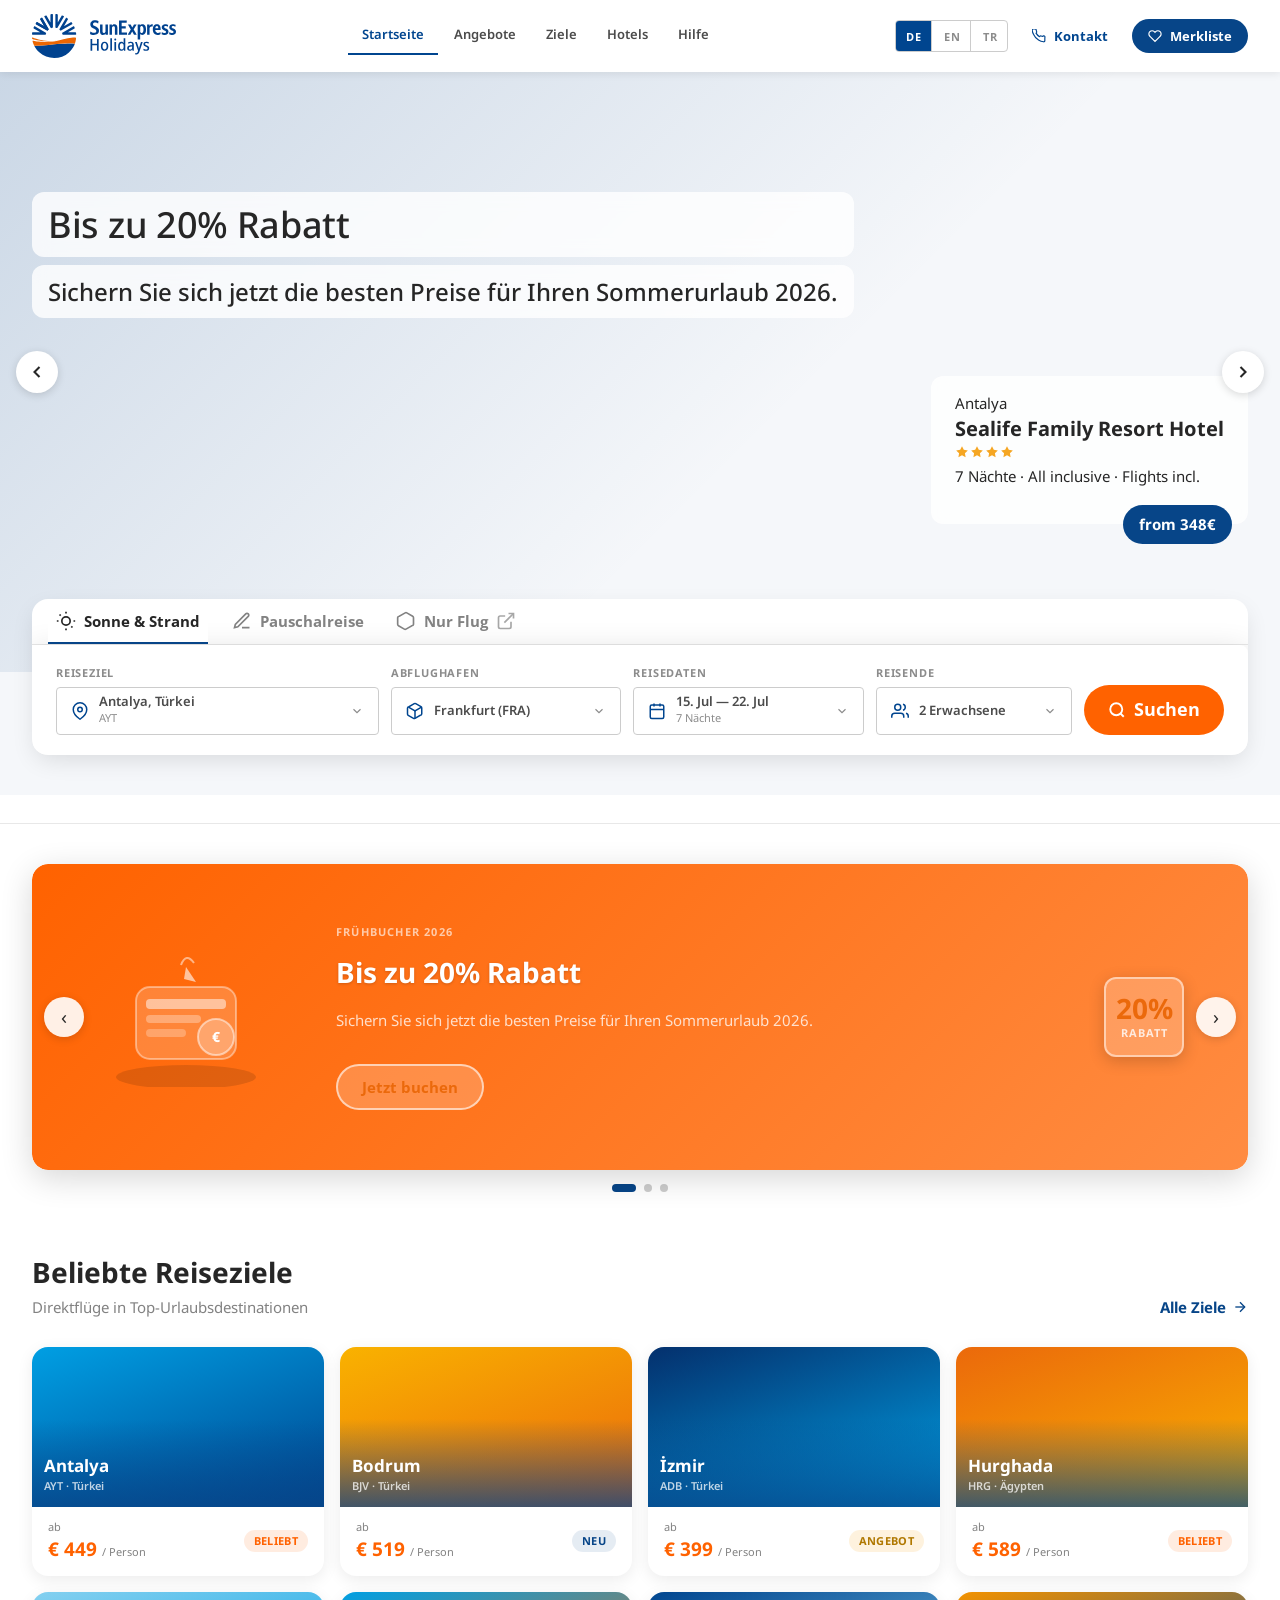
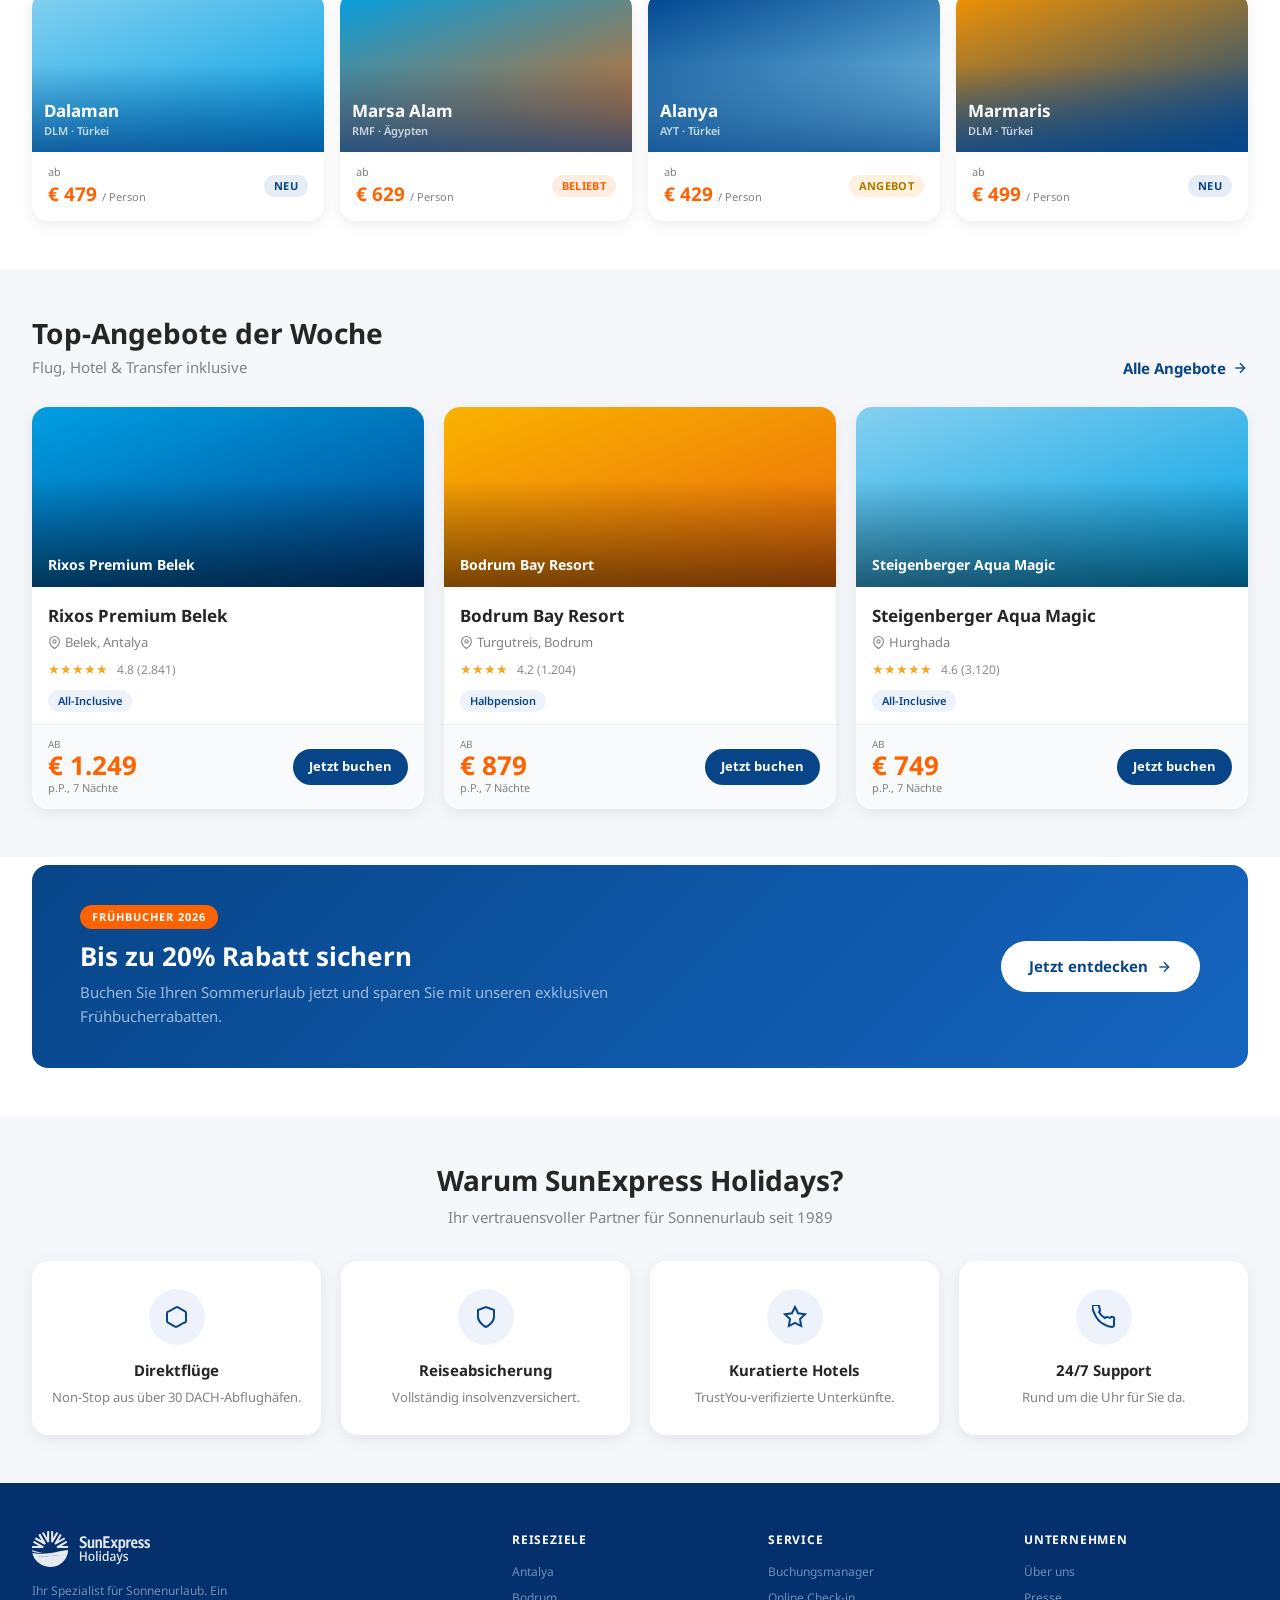
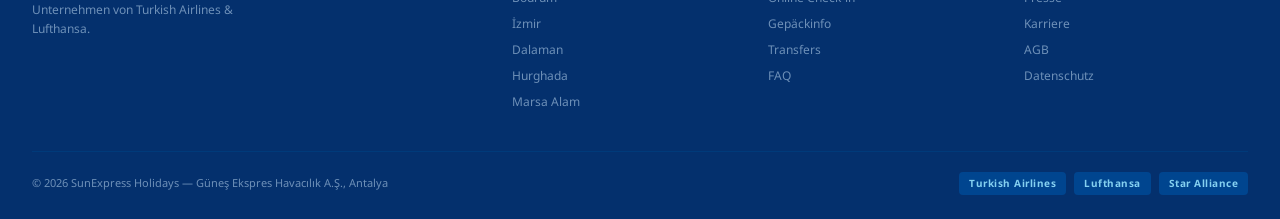
==== commit 293193d6: "Remove hardcoded English search tabs — use only i18n dynamic tabs" ====
--- a/index.html
+++ b/index.html
@@ -719,32 +719,6 @@
 ══════════════════════════════════════════ -->
 <div class="search-mask-wrap">
   <div class="search-mask" id="search-mask-box">
-    <!-- Tab nav -->
-    <div class="search-tabs">
-      <button class="search-tab active" id="tab-sunbeach" onclick="switchTab('sunbeach')">
-        <svg viewBox="0 0 24 24" fill="none" stroke="currentColor" stroke-width="2">
-          <circle cx="12" cy="12" r="5"/><line x1="12" y1="1" x2="12" y2="3"/><line x1="12" y1="21" x2="12" y2="23"/>
-          <line x1="4.22" y1="4.22" x2="5.64" y2="5.64"/><line x1="18.36" y1="18.36" x2="19.78" y2="19.78"/>
-          <line x1="1" y1="12" x2="3" y2="12"/><line x1="21" y1="12" x2="23" y2="12"/>
-          <line x1="4.22" y1="19.78" x2="5.64" y2="18.36"/><line x1="18.36" y1="5.64" x2="19.78" y2="4.22"/>
-        </svg>
-        Sun &amp; Beach
-      </button>
-      <button class="search-tab" id="tab-own" onclick="switchTab('own')">
-        <svg viewBox="0 0 24 24" fill="none" stroke="currentColor" stroke-width="2">
-          <path d="M12 20h9"/><path d="M16.5 3.5a2.121 2.121 0 013 3L7 19l-4 1 1-4L16.5 3.5z"/>
-        </svg>
-        Create Your Own
-      </button>
-      <a class="search-tab" href="https://www.sunexpress.com/" target="_blank">
-        <svg viewBox="0 0 24 24" fill="none" stroke="currentColor" stroke-width="2">
-          <path d="M21 16V8a2 2 0 00-1-1.73l-7-4a2 2 0 00-2 0l-7 4A2 2 0 002 8v8a2 2 0 001 1.73l7 4a2 2 0 002 0l7-4A2 2 0 0021 16z"/>
-        </svg>
-        Flights
-      </a>
-    </div>
-
-    <!-- Search inputs -->
     <div id="search-mask"></div>
   </div>
 </div>
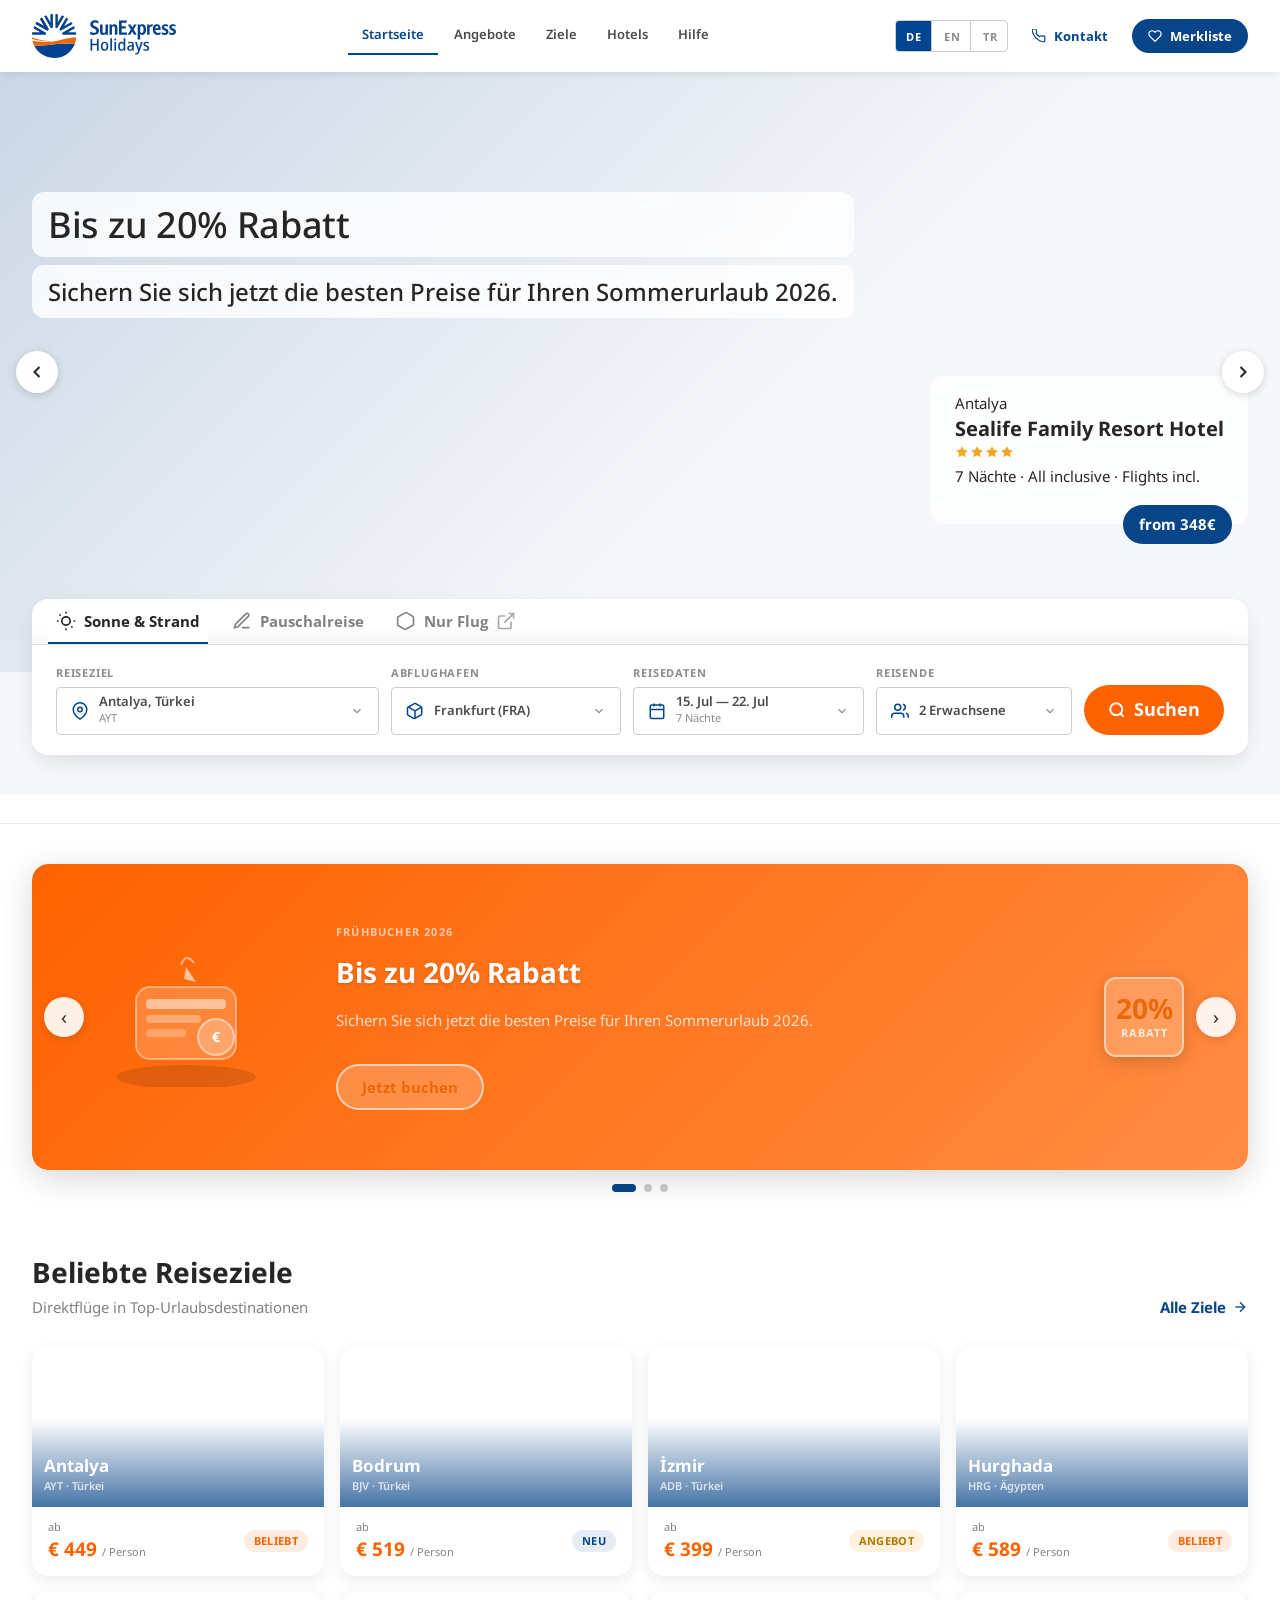
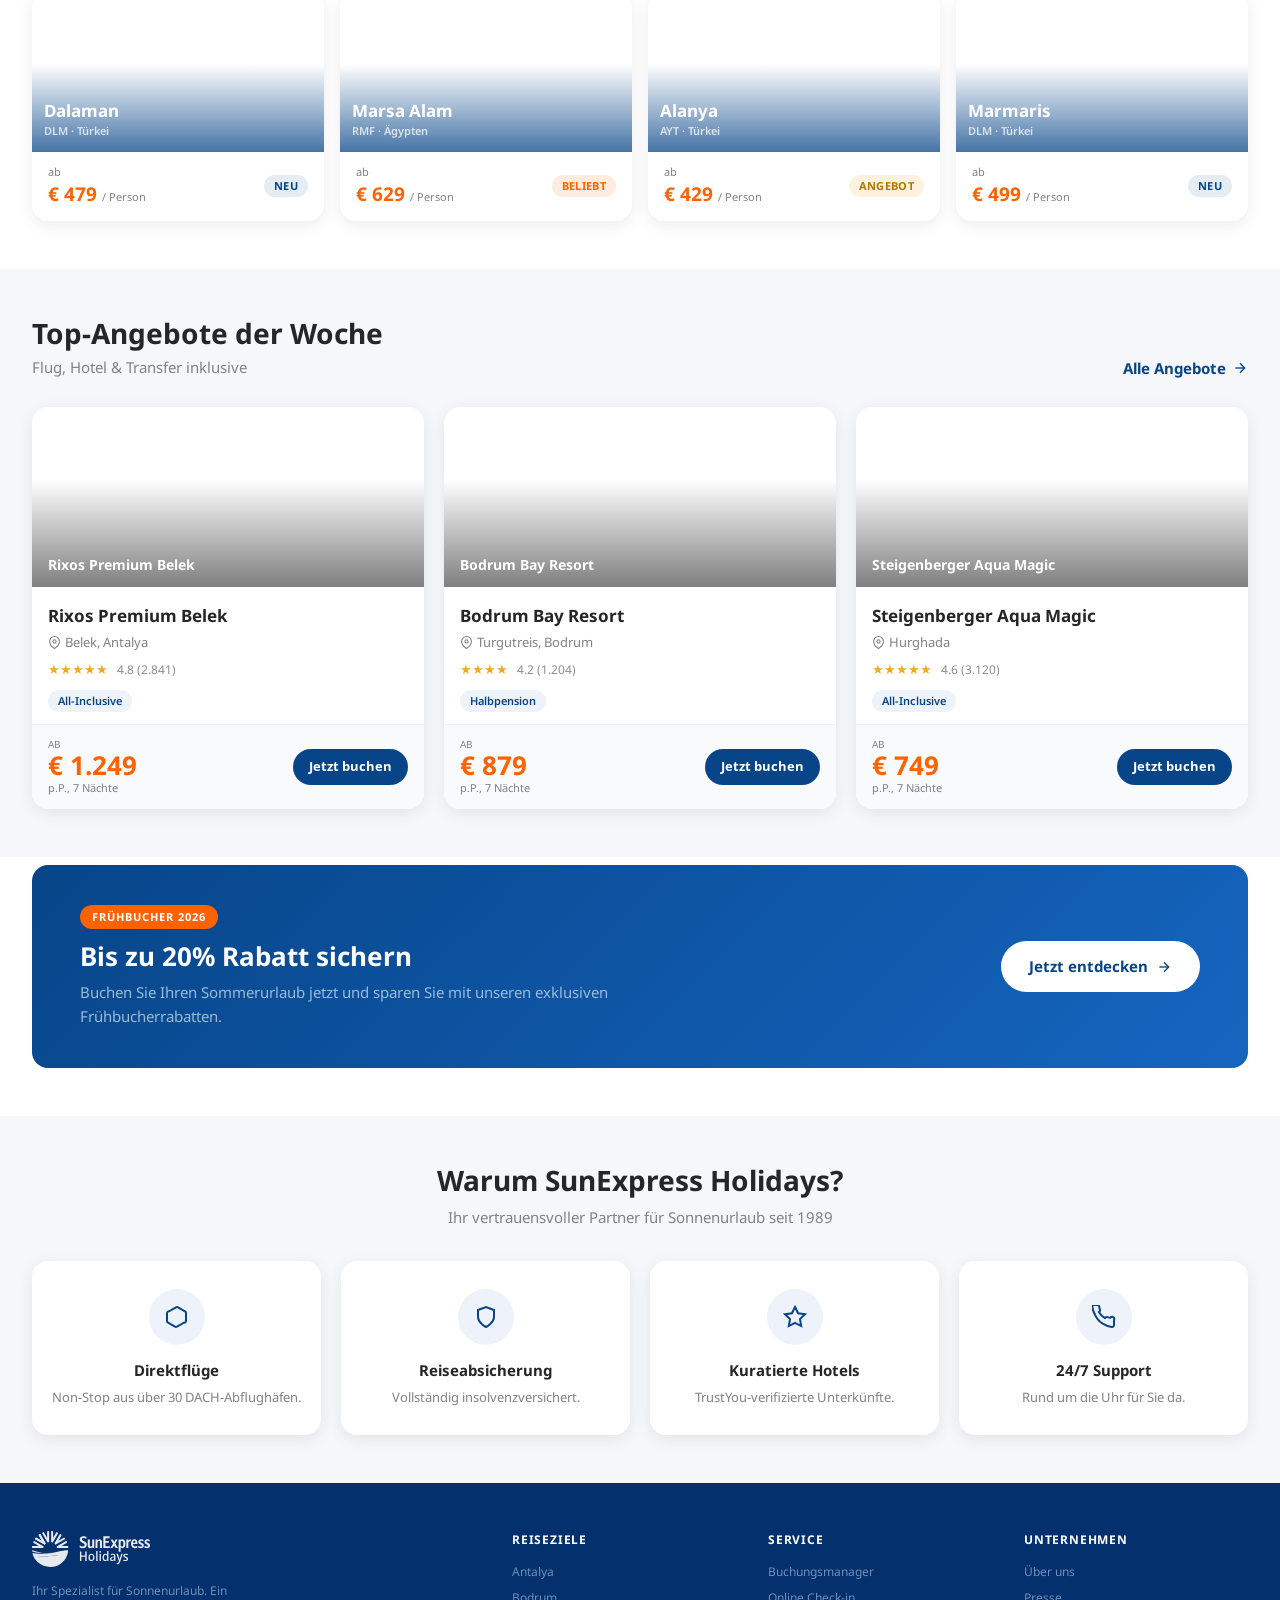
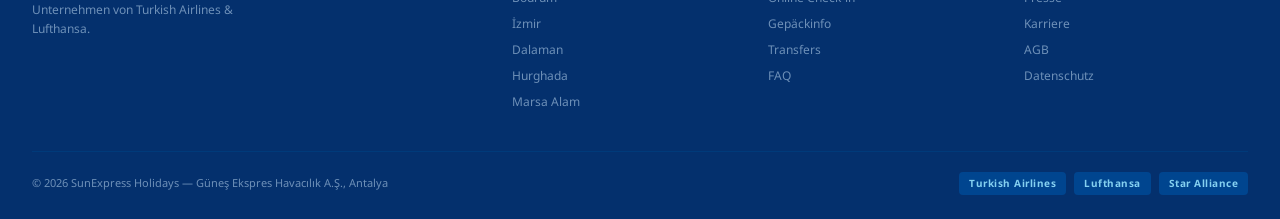
==== commit 2847a491: "Fix images: replace Unsplash API calls with static CDN URLs" ====
--- a/index.html
+++ b/index.html
@@ -951,20 +951,20 @@
 ];
 
 const DESTS = [
-  {id:'img-ayt', name:'Antalya',    code:'AYT', rk:'turkey', price:'449', bk:'beliebt', ci:'ci1', q:'antalya turkey beach resort'},
-  {id:'img-bjv', name:'Bodrum',     code:'BJV', rk:'turkey', price:'519', bk:'neu',     ci:'ci2', q:'bodrum turkey bay harbor'},
-  {id:'img-adb', name:'İzmir',      code:'ADB', rk:'turkey', price:'399', bk:'angebot', ci:'ci4', q:'izmir turkey coast aegean'},
-  {id:'img-hrg', name:'Hurghada',   code:'HRG', rk:'egypt',  price:'589', bk:'beliebt', ci:'ci6', q:'hurghada egypt red sea resort'},
-  {id:'img-dlm', name:'Dalaman',    code:'DLM', rk:'turkey', price:'479', bk:'neu',     ci:'ci3', q:'dalaman turkey fethiye'},
-  {id:'img-rmf', name:'Marsa Alam', code:'RMF', rk:'egypt',  price:'629', bk:'beliebt', ci:'ci5', q:'marsa alam egypt diving'},
-  {id:'img-alanya',   name:'Alanya',    code:'AYT', rk:'turkey', price:'429', bk:'angebot', ci:'ci7', q:'alanya turkey castle beach'},
-  {id:'img-marmaris', name:'Marmaris',  code:'DLM', rk:'turkey', price:'499', bk:'neu',     ci:'ci8', q:'marmaris turkey marina'},
+  {id:'img-ayt', name:'Antalya',    code:'AYT', rk:'turkey', price:'449', bk:'beliebt', ci:'ci1', img:'https://images.unsplash.com/photo-1590402902099-9d5d8cbfb0c1?w=800&q=80'},
+  {id:'img-bjv', name:'Bodrum',     code:'BJV', rk:'turkey', price:'519', bk:'neu',     ci:'ci2', img:'https://images.unsplash.com/photo-1601581987809-a874a81309c9?w=800&q=80'},
+  {id:'img-adb', name:'İzmir',      code:'ADB', rk:'turkey', price:'399', bk:'angebot', ci:'ci4', img:'https://images.unsplash.com/photo-1558618666-fcd25c85cd64?w=800&q=80'},
+  {id:'img-hrg', name:'Hurghada',   code:'HRG', rk:'egypt',  price:'589', bk:'beliebt', ci:'ci6', img:'https://images.unsplash.com/photo-1539650116574-75c0c6d73f6e?w=800&q=80'},
+  {id:'img-dlm', name:'Dalaman',    code:'DLM', rk:'turkey', price:'479', bk:'neu',     ci:'ci3', img:'https://images.unsplash.com/photo-1519046904884-53103b34b206?w=800&q=80'},
+  {id:'img-rmf', name:'Marsa Alam', code:'RMF', rk:'egypt',  price:'629', bk:'beliebt', ci:'ci5', img:'https://images.unsplash.com/photo-1580541832626-2a7131ee809f?w=800&q=80'},
+  {id:'img-alanya',   name:'Alanya',    code:'AYT', rk:'turkey', price:'429', bk:'angebot', ci:'ci7', img:'https://images.unsplash.com/photo-1506905925346-21bda4d32df4?w=800&q=80'},
+  {id:'img-marmaris', name:'Marmaris',  code:'DLM', rk:'turkey', price:'499', bk:'neu',     ci:'ci8', img:'https://images.unsplash.com/photo-1507525428034-b723cf961d3e?w=800&q=80'},
 ];
 
 const OFFERS = [
-  {id:'img-rixos', ci:'ci1', hotel:'Rixos Premium Belek',       dest:'Belek, Antalya', rk:'turkey', stars:'★★★★★', score:'4.8', reviews:'2.841', price:'1.249', tags:['all-inclusive'], q:'rixos belek resort pool luxury'},
-  {id:'img-bodrum',ci:'ci2', hotel:'Bodrum Bay Resort',          dest:'Turgutreis, Bodrum', rk:'turkey', stars:'★★★★', score:'4.2', reviews:'1.204', price:'879',   tags:['halbpension'],  q:'bodrum resort sea view turkey'},
-  {id:'img-aqua',  ci:'ci3', hotel:'Steigenberger Aqua Magic',   dest:'Hurghada',       rk:'egypt',  stars:'★★★★★', score:'4.6', reviews:'3.120', price:'749',   tags:['all-inclusive'], q:'hurghada resort waterpark pool'},
+  {id:'img-rixos', ci:'ci1', hotel:'Rixos Premium Belek',       dest:'Belek, Antalya', rk:'turkey', stars:'★★★★★', score:'4.8', reviews:'2.841', price:'1.249', tags:['all-inclusive'], img:'https://images.unsplash.com/photo-1566073771259-6a8506099945?w=800&q=80'},
+  {id:'img-bodrum',ci:'ci2', hotel:'Bodrum Bay Resort',          dest:'Turgutreis, Bodrum', rk:'turkey', stars:'★★★★', score:'4.2', reviews:'1.204', price:'879',   tags:['halbpension'],  img:'https://images.unsplash.com/photo-1520250497591-112f2f40a3f4?w=800&q=80'},
+  {id:'img-aqua',  ci:'ci3', hotel:'Steigenberger Aqua Magic',   dest:'Hurghada',       rk:'egypt',  stars:'★★★★★', score:'4.6', reviews:'3.120', price:'749',   tags:['all-inclusive'], img:'https://images.unsplash.com/photo-1582719478250-c89cae4dc85b?w=800&q=80'},
 ];
 
 /* ══ HERO SLIDER ══ */
@@ -973,6 +973,11 @@
   'antalya turkey resort summer beach',
   'bodrum turkey sunset aegean',
   'hurghada egypt red sea',
+];
+const SLIDE_IMGS = [
+  'https://images.unsplash.com/photo-1524231757912-21f4fe3a7200?w=1600&q=85',
+  'https://images.unsplash.com/photo-1469474968028-56623f02e42e?w=1600&q=85',
+  'https://images.unsplash.com/photo-1548574505-5e239809ee19?w=1600&q=85',
 ];
 
 function buildSlider() {
@@ -1002,7 +1007,8 @@
   if (titleEl) titleEl.innerHTML = s.title || 'Relaxed into your holidays';
   if (subEl)   subEl.textContent = s.sub   || 'More comfort for less!';
   document.querySelectorAll('.slider-dot').forEach((d,j) => d.classList.toggle('active', j===i));
-  fetchUnsplashImg(SLIDE_QUERIES[i] || SLIDE_QUERIES[0], 'hero-bg');
+  const heroEl = document.getElementById('hero-bg');
+  if(heroEl){ const imgUrl = SLIDE_IMGS[i] || SLIDE_IMGS[0]; heroEl.style.backgroundImage=`url(${imgUrl})`; heroEl.style.backgroundSize='cover'; heroEl.style.backgroundPosition='center'; }
 }
 
 function arrowSvg() {
@@ -1110,9 +1116,15 @@
   buildSlider();
   buildTeaserSlides();
 
-  /* Lazy images */
-  DESTS.forEach(d  => fetchUnsplashImg(d.q, d.id));
-  OFFERS.forEach(o => fetchUnsplashImg(o.q, o.id));
+  /* Static images — no API needed */
+  DESTS.forEach(d => {
+    const el = document.getElementById(d.id);
+    if(el && d.img){ el.style.backgroundImage=`url(${d.img})`; el.style.backgroundSize='cover'; el.style.backgroundPosition='center'; }
+  });
+  OFFERS.forEach(o => {
+    const el = document.getElementById(o.id);
+    if(el && o.img){ el.style.backgroundImage=`url(${o.img})`; el.style.backgroundSize='cover'; el.style.backgroundPosition='center'; }
+  });
 });
 </script>
 </body>
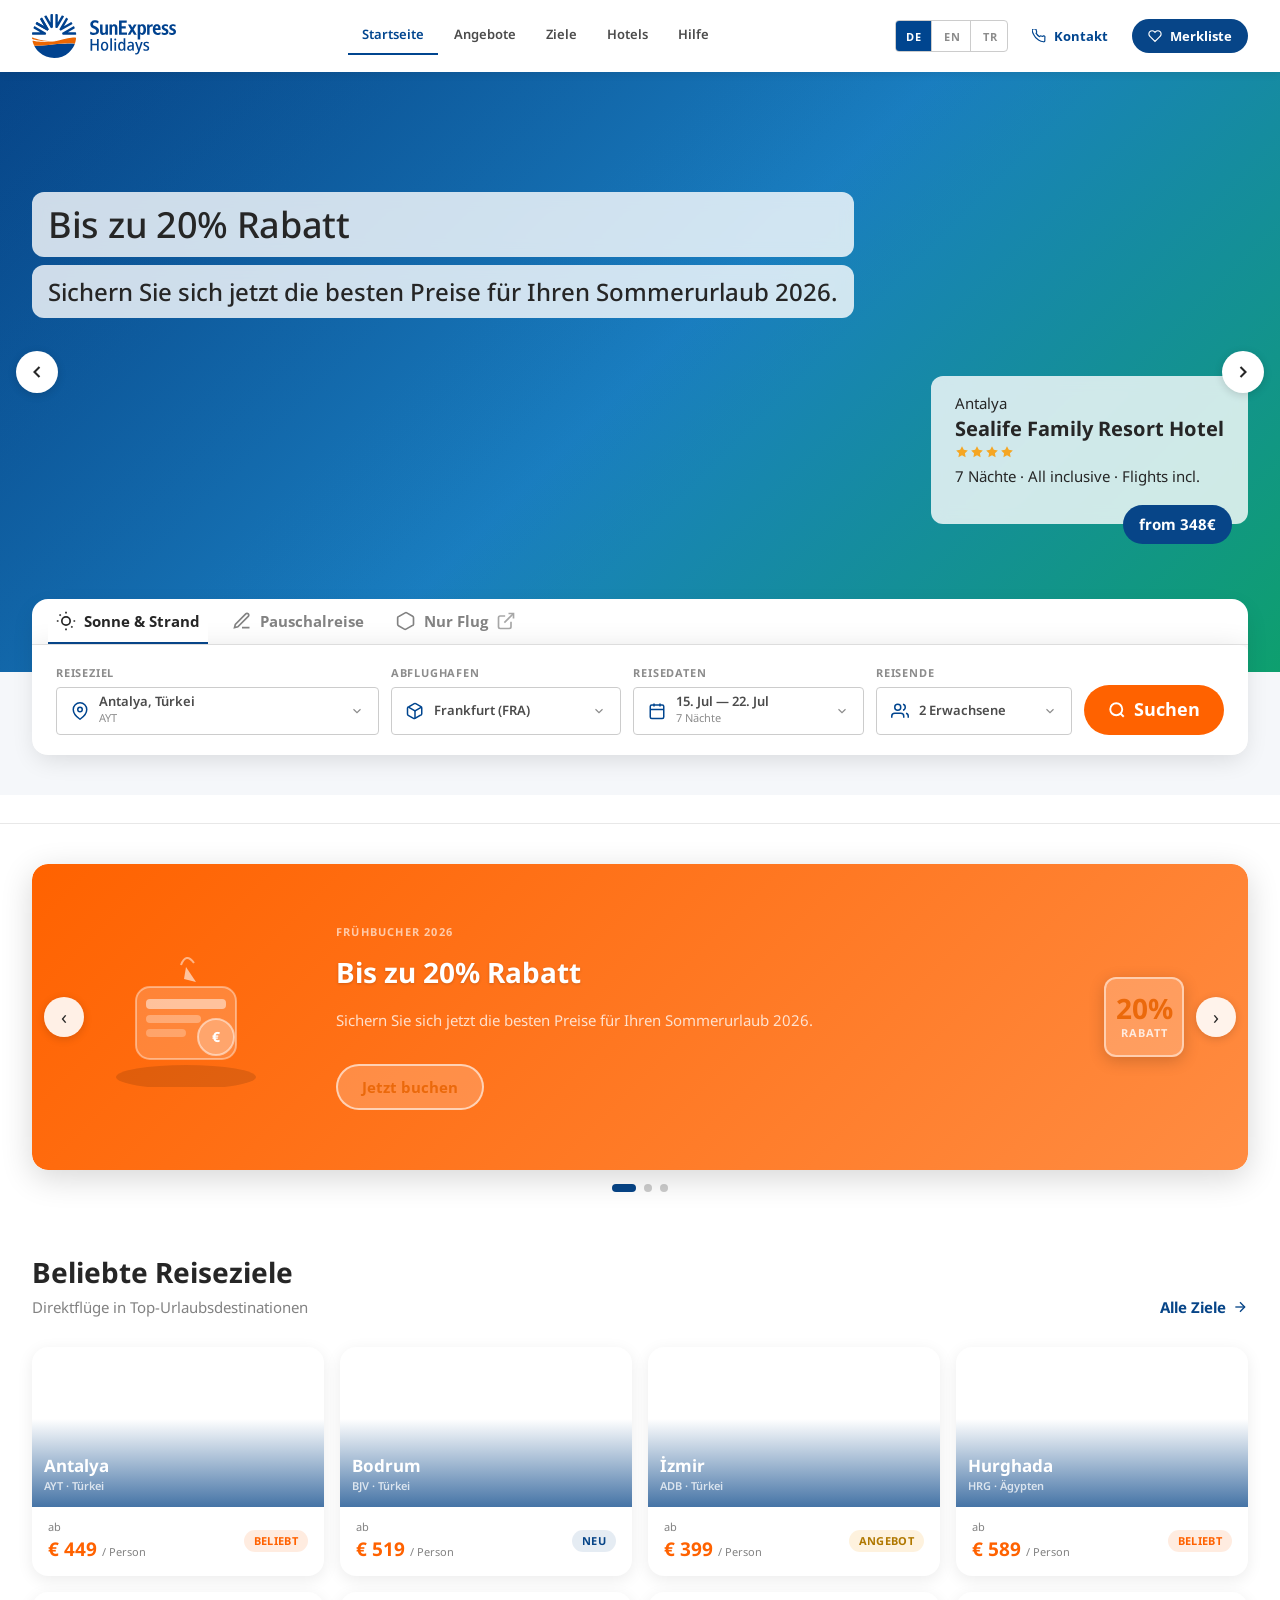
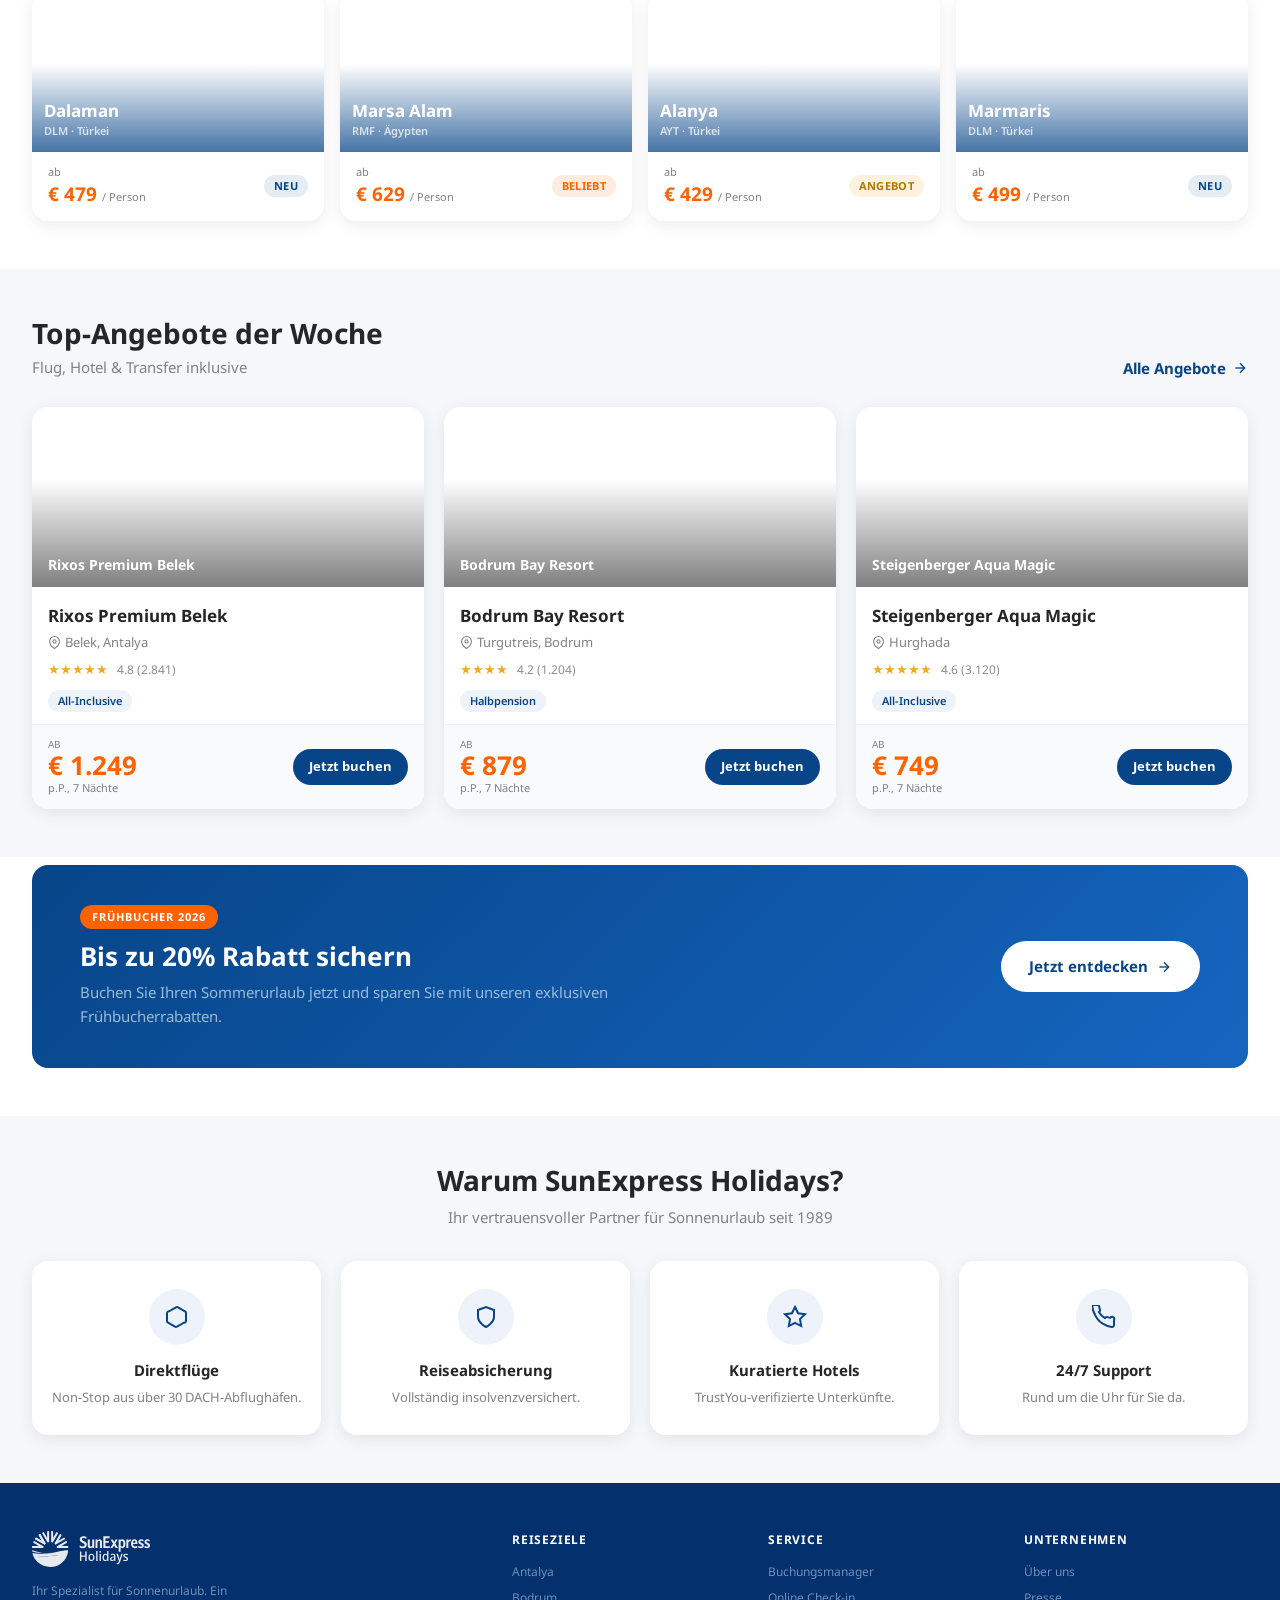
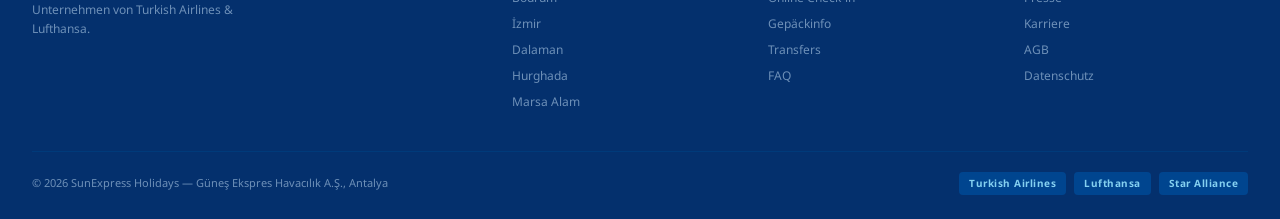
==== commit 170af01b: "fix: hero slider fallback gradient + reliable images; fix search dropdown modal close bug - hero-bg:" ====
--- a/index.html
+++ b/index.html
@@ -56,6 +56,7 @@
 .hero-bg {
   position: absolute;
   inset: 0;
+  background: linear-gradient(135deg, #074588 0%, #1a7fc1 50%, #0e9f6e 100%);
   background-size: cover;
   background-position: center;
   transition: opacity .8s ease;
@@ -975,9 +976,9 @@
   'hurghada egypt red sea',
 ];
 const SLIDE_IMGS = [
-  'https://images.unsplash.com/photo-1524231757912-21f4fe3a7200?w=1600&q=85',
-  'https://images.unsplash.com/photo-1469474968028-56623f02e42e?w=1600&q=85',
-  'https://images.unsplash.com/photo-1548574505-5e239809ee19?w=1600&q=85',
+  'https://images.unsplash.com/photo-1523592121175-87252e70fbe2?w=1600&q=85', // Antalya beach resort
+  'https://images.unsplash.com/photo-1530841377377-3ff06c0ca713?w=1600&q=85', // Aegean coast Bodrum
+  'https://images.unsplash.com/photo-1544551763-46a013bb70d5?w=1600&q=85', // Red Sea Hurghada
 ];
 
 function buildSlider() {
@@ -1008,7 +1009,34 @@
   if (subEl)   subEl.textContent = s.sub   || 'More comfort for less!';
   document.querySelectorAll('.slider-dot').forEach((d,j) => d.classList.toggle('active', j===i));
   const heroEl = document.getElementById('hero-bg');
-  if(heroEl){ const imgUrl = SLIDE_IMGS[i] || SLIDE_IMGS[0]; heroEl.style.backgroundImage=`url(${imgUrl})`; heroEl.style.backgroundSize='cover'; heroEl.style.backgroundPosition='center'; }
+  if (heroEl) {
+    const imgUrl = SLIDE_IMGS[i] || SLIDE_IMGS[0];
+    const img = new Image();
+    img.onload = () => {
+      heroEl.style.backgroundImage = `url(${imgUrl})`;
+      heroEl.style.backgroundSize = 'cover';
+      heroEl.style.backgroundPosition = 'center';
+      heroEl.style.background = '';
+    };
+    img.onerror = () => {
+      // Fallback gradient if image fails to load
+      const GRADIENTS = [
+        'linear-gradient(135deg, #074588 0%, #1a7fc1 50%, #0e9f6e 100%)',
+        'linear-gradient(135deg, #0e4d8a 0%, #1565c0 50%, #0288d1 100%)',
+        'linear-gradient(135deg, #006064 0%, #00838f 50%, #26c6da 100%)',
+      ];
+      heroEl.style.backgroundImage = 'none';
+      heroEl.style.background = GRADIENTS[i] || GRADIENTS[0];
+    };
+    // Show gradient immediately, replace with image when loaded
+    const GRADIENTS = [
+      'linear-gradient(135deg, #074588 0%, #1a7fc1 50%, #0e9f6e 100%)',
+      'linear-gradient(135deg, #0e4d8a 0%, #1565c0 50%, #0288d1 100%)',
+      'linear-gradient(135deg, #006064 0%, #00838f 50%, #26c6da 100%)',
+    ];
+    heroEl.style.background = GRADIENTS[i] || GRADIENTS[0];
+    img.src = imgUrl;
+  }
 }
 
 function arrowSvg() {
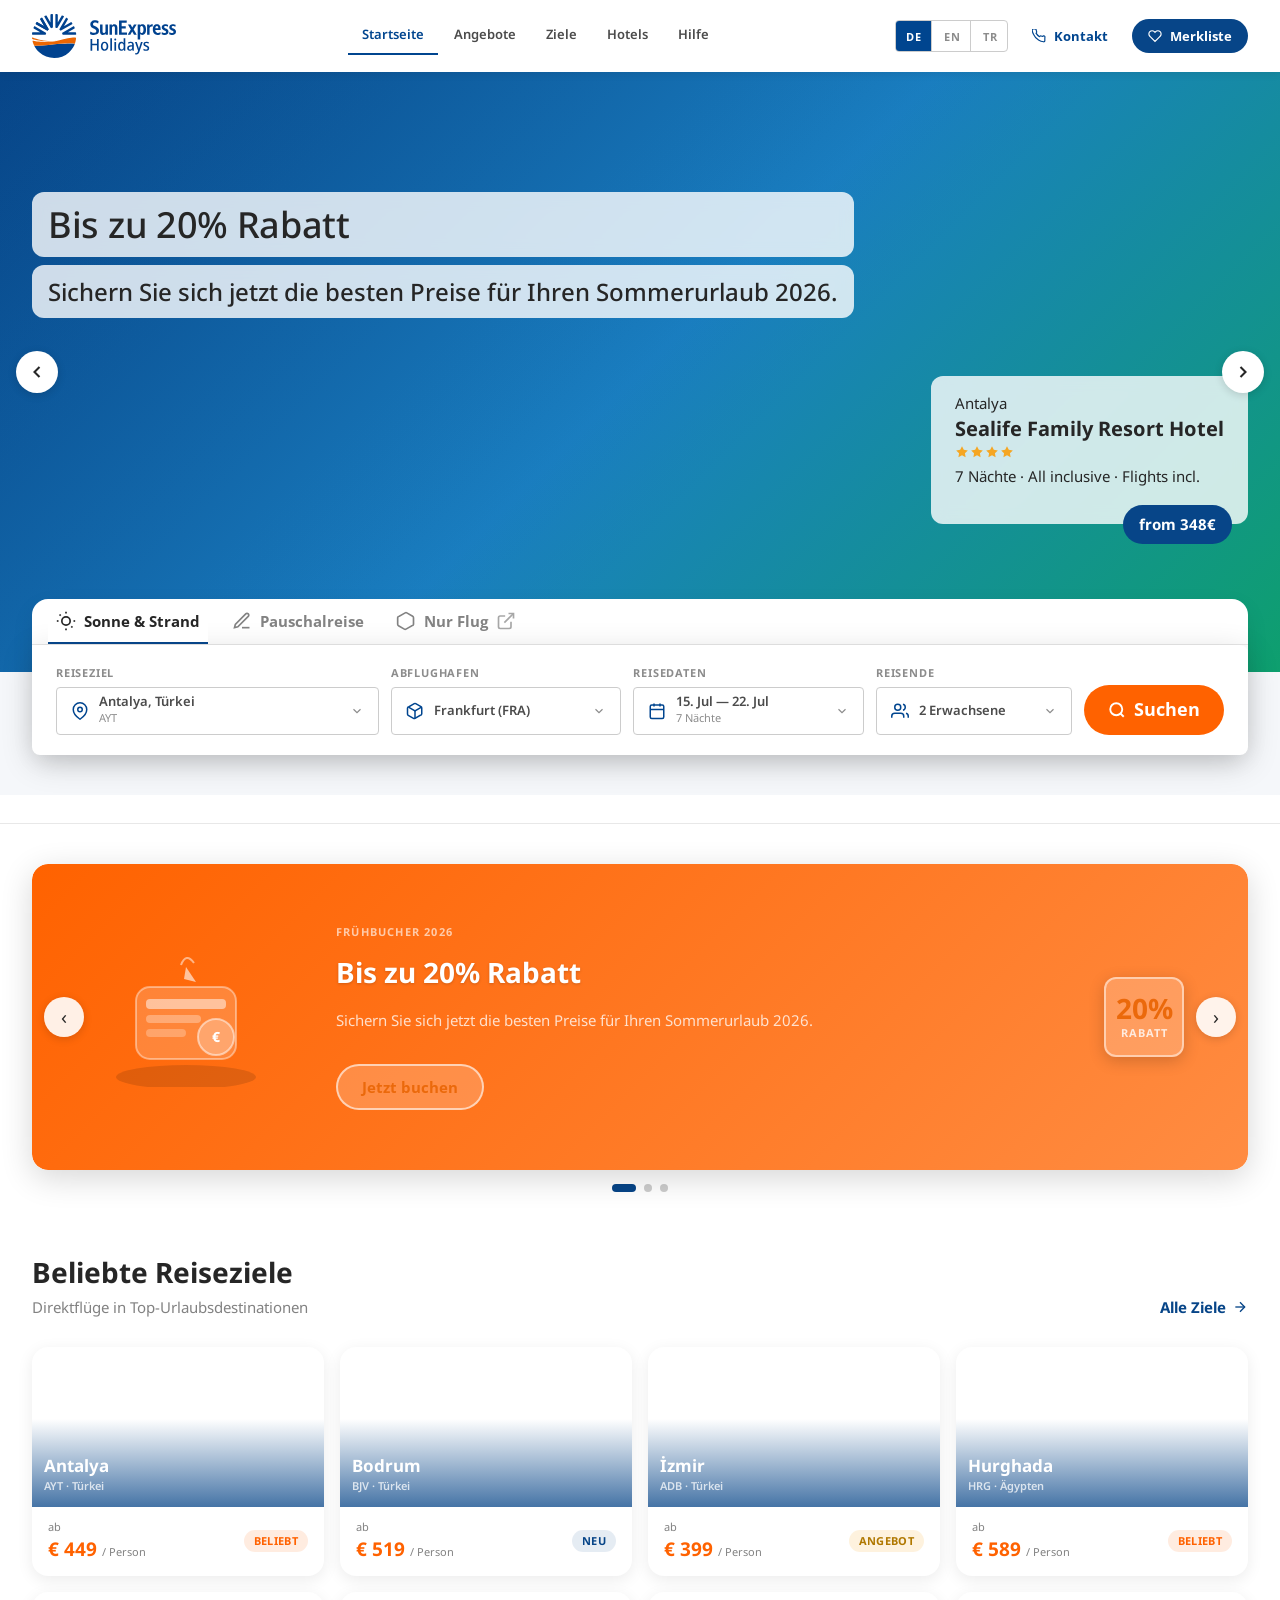
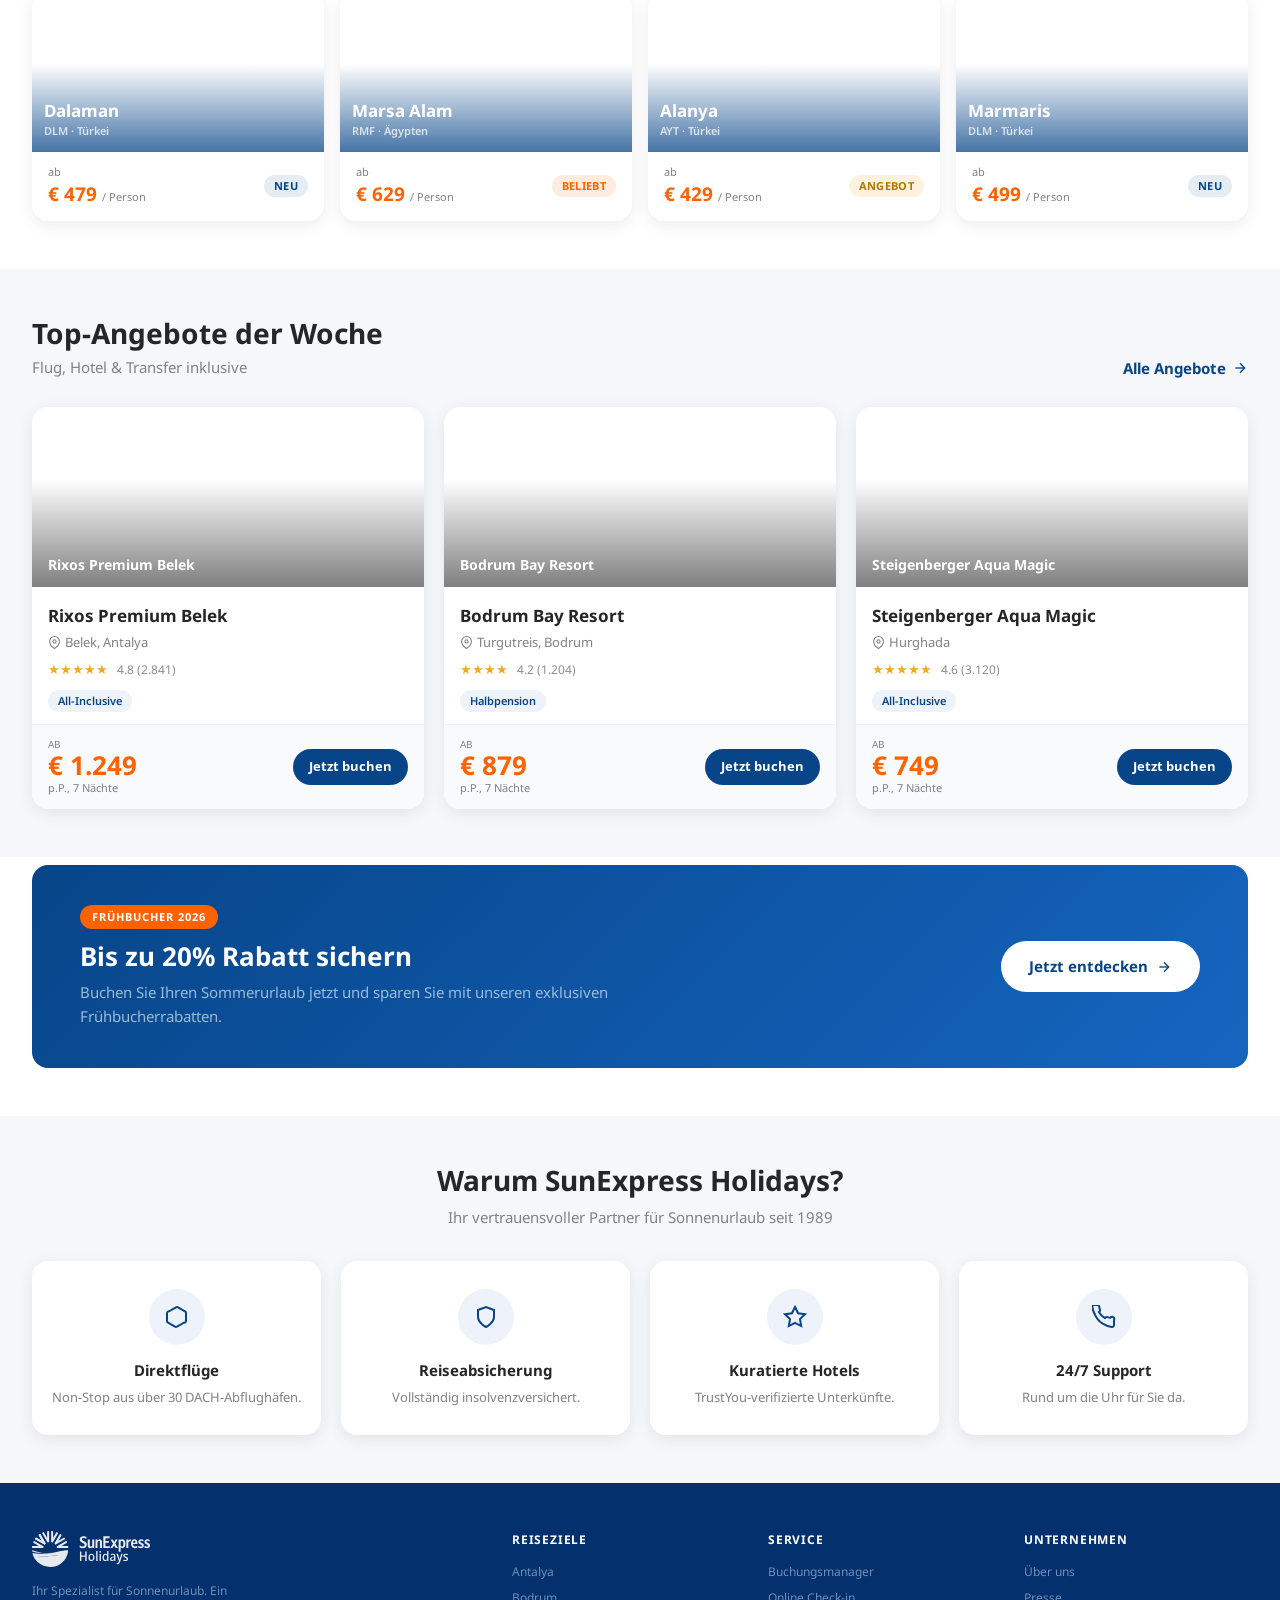
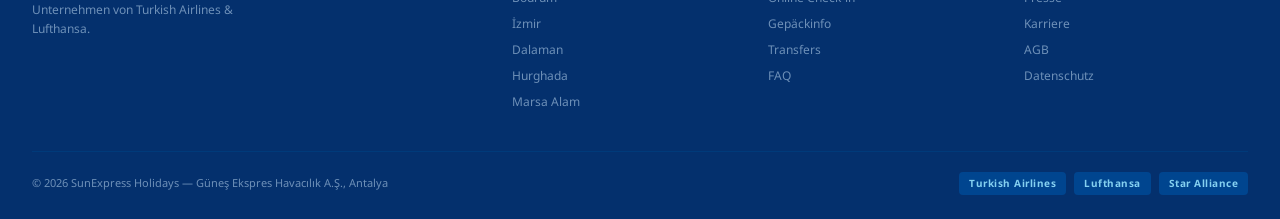
==== commit 53fead77: "fix: dropdown system - definitive solution for all re-render close bugs Three layered fixes:  1. doc" ====
--- a/index.html
+++ b/index.html
@@ -230,7 +230,7 @@
   box-shadow: var(--shadow-search);
   width: 100%;
   max-width: 1440px;
-  overflow: hidden;
+  /* overflow:hidden removed — it was clipping dropdowns */
 }
 
 /* Tab nav */
